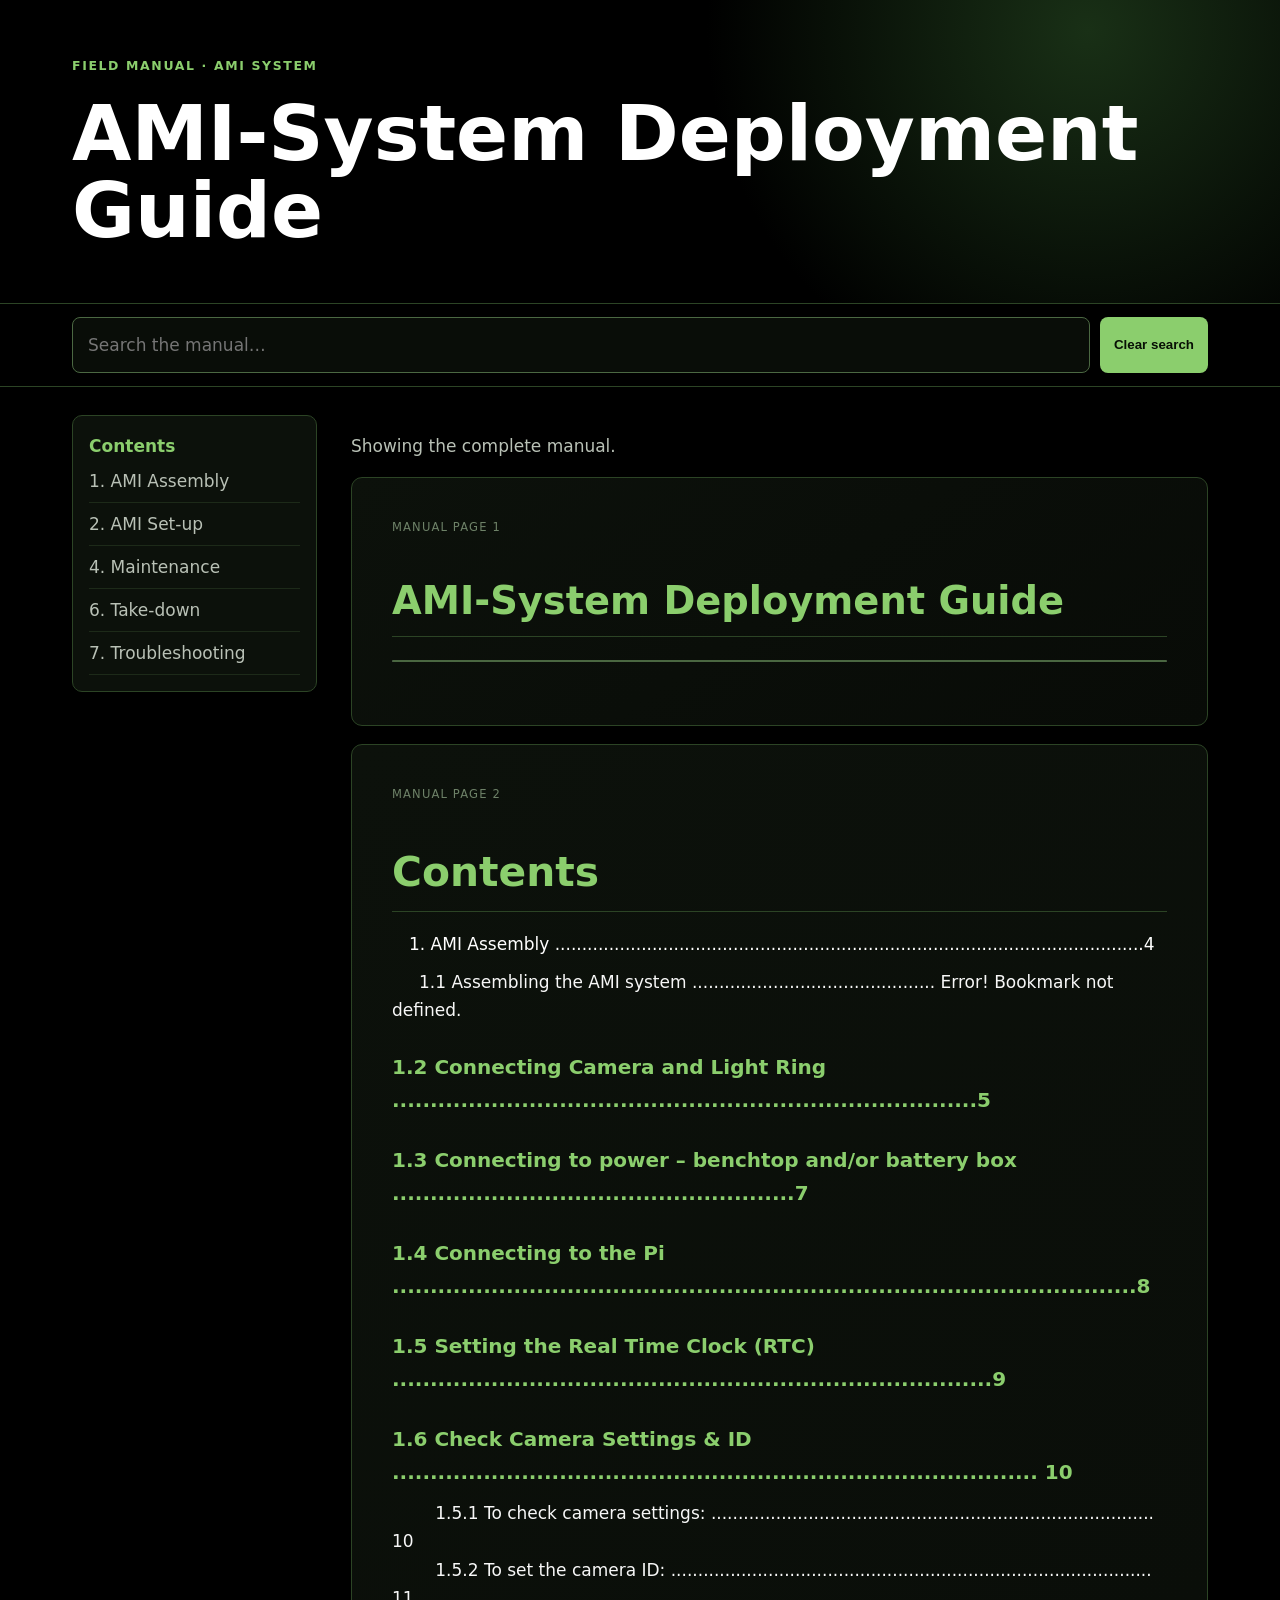
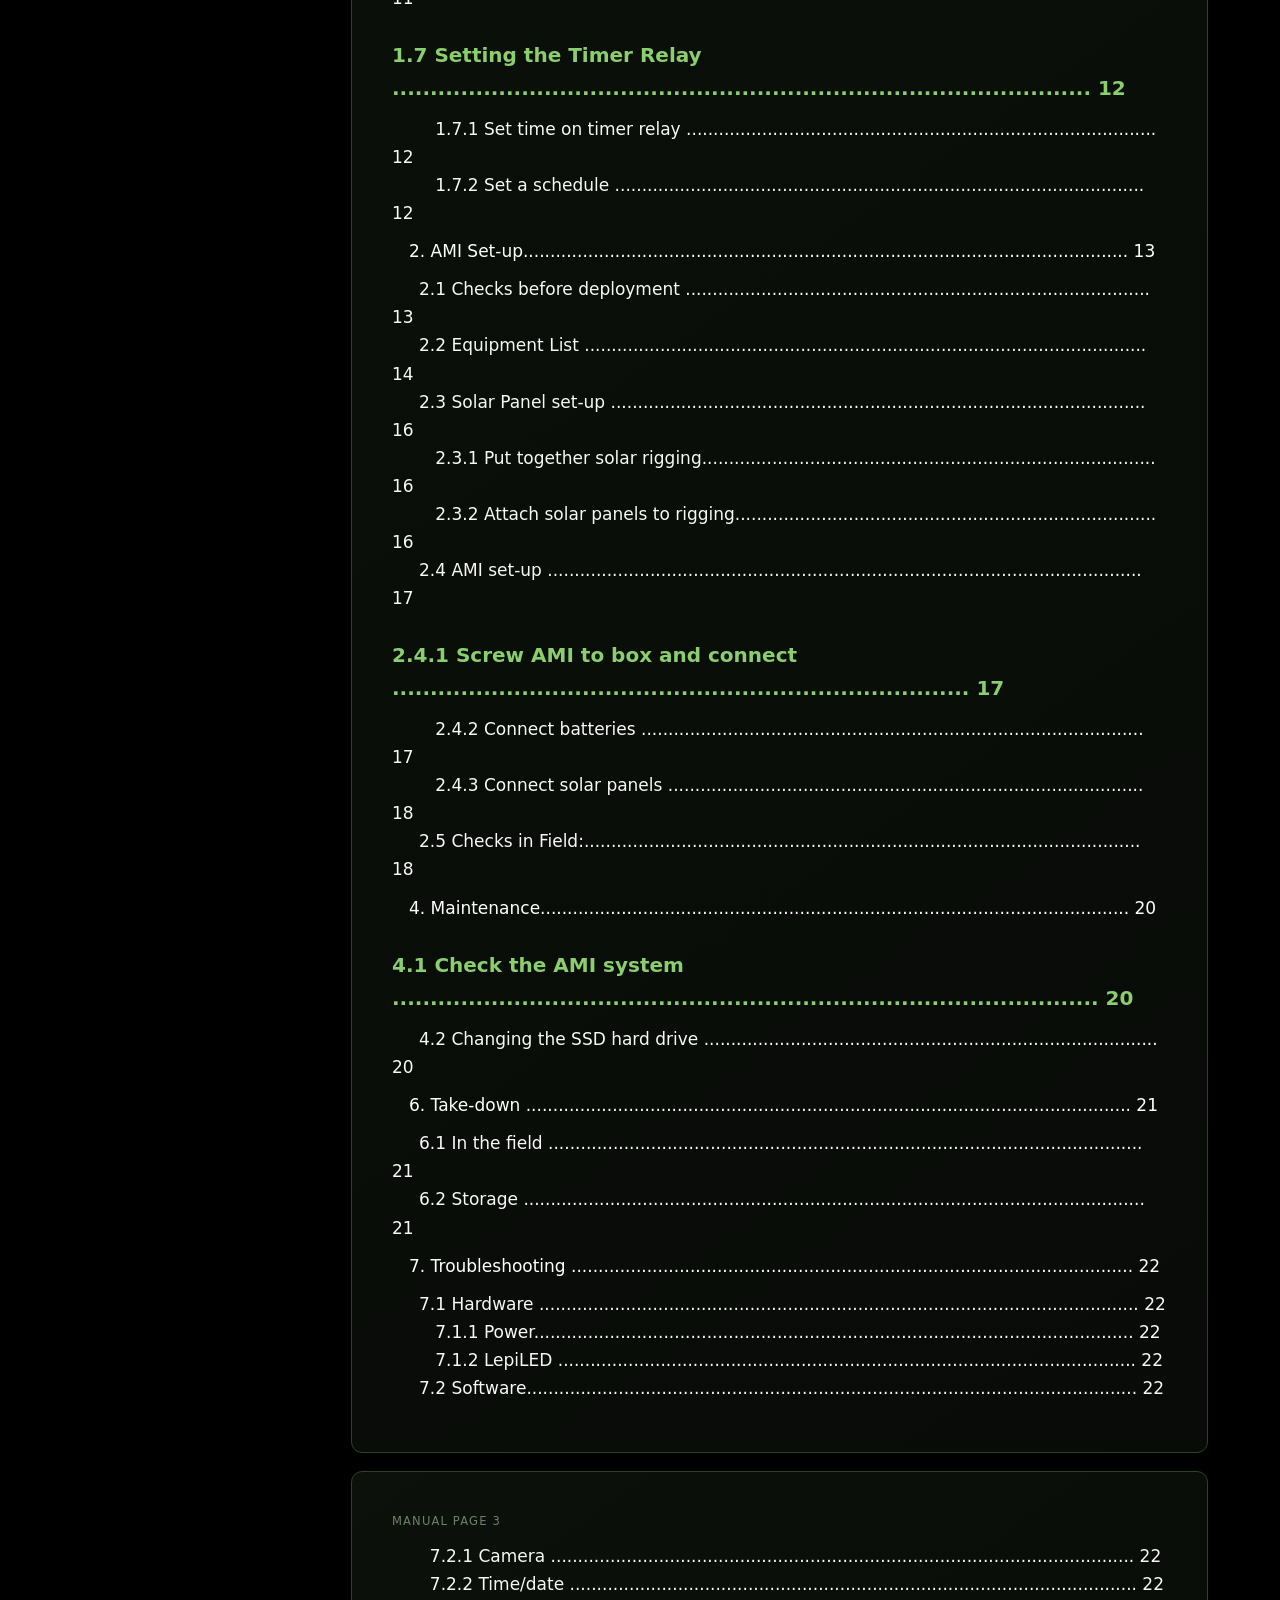
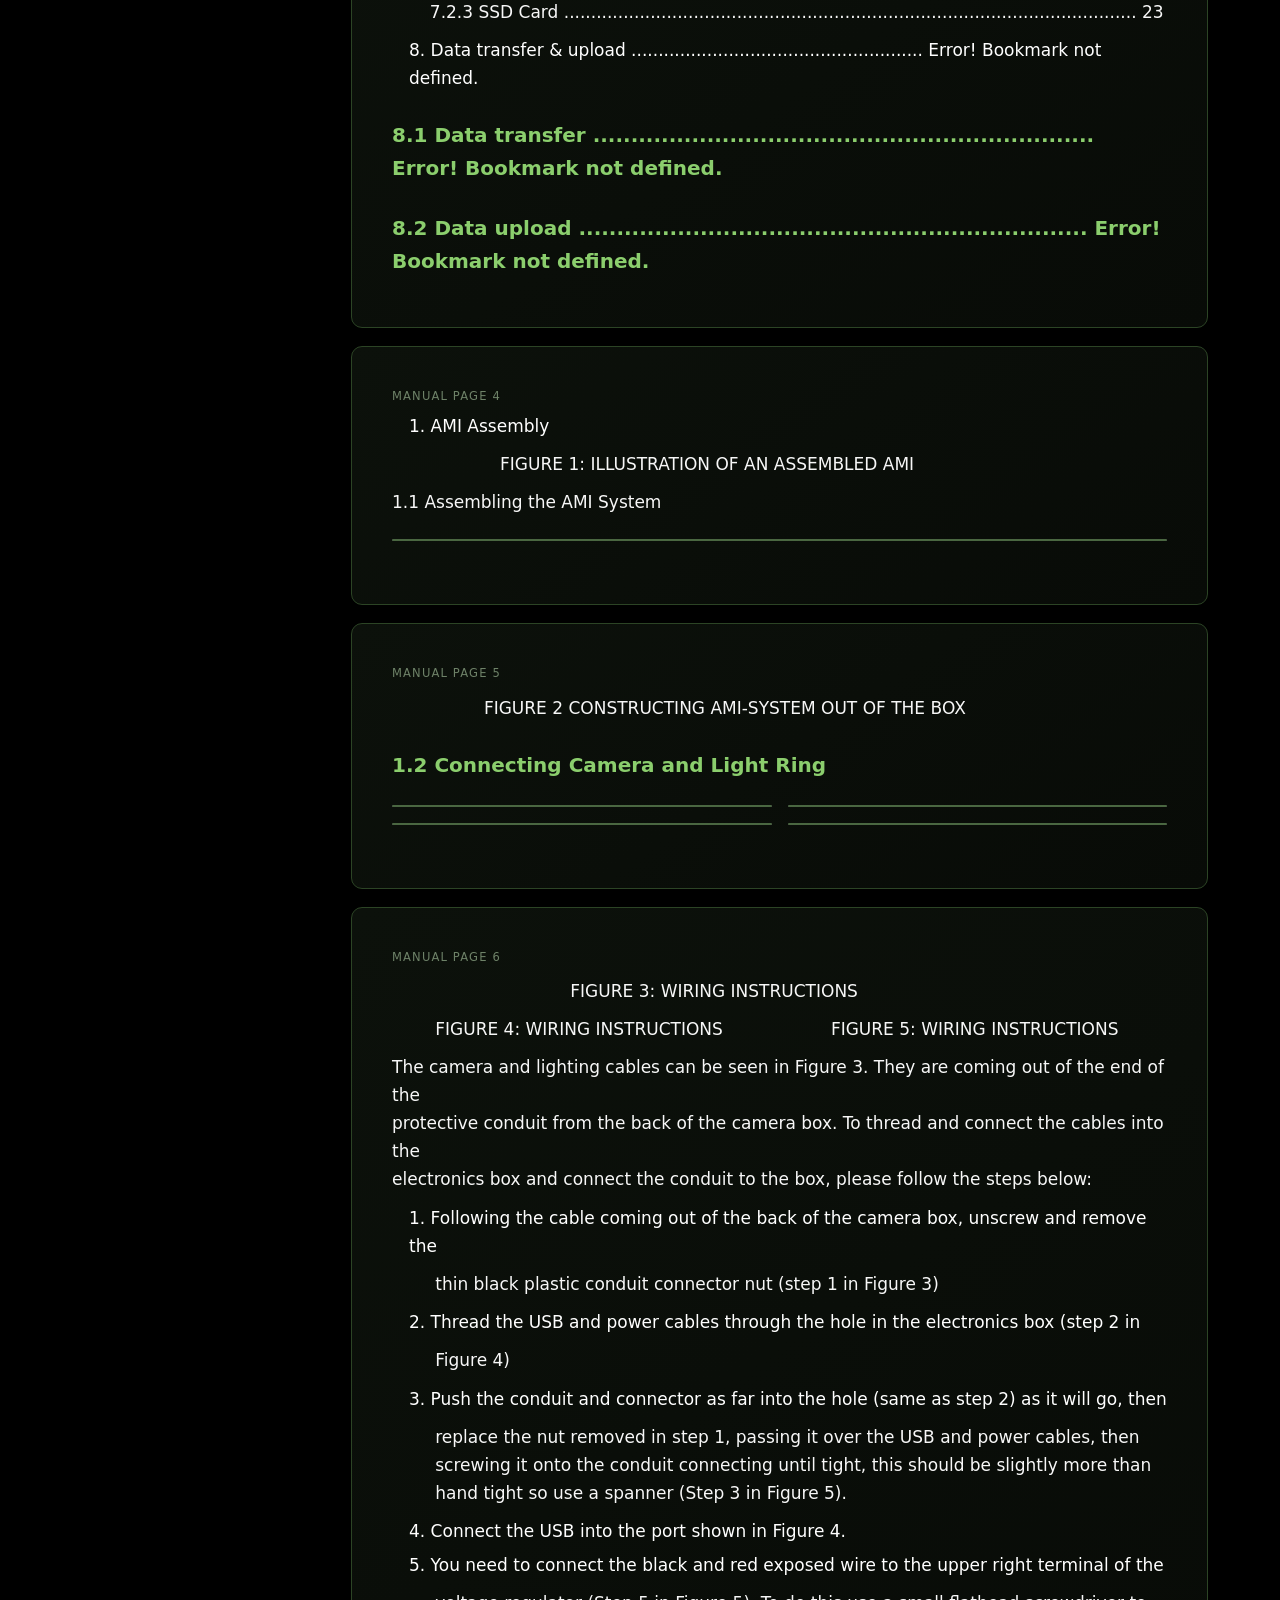
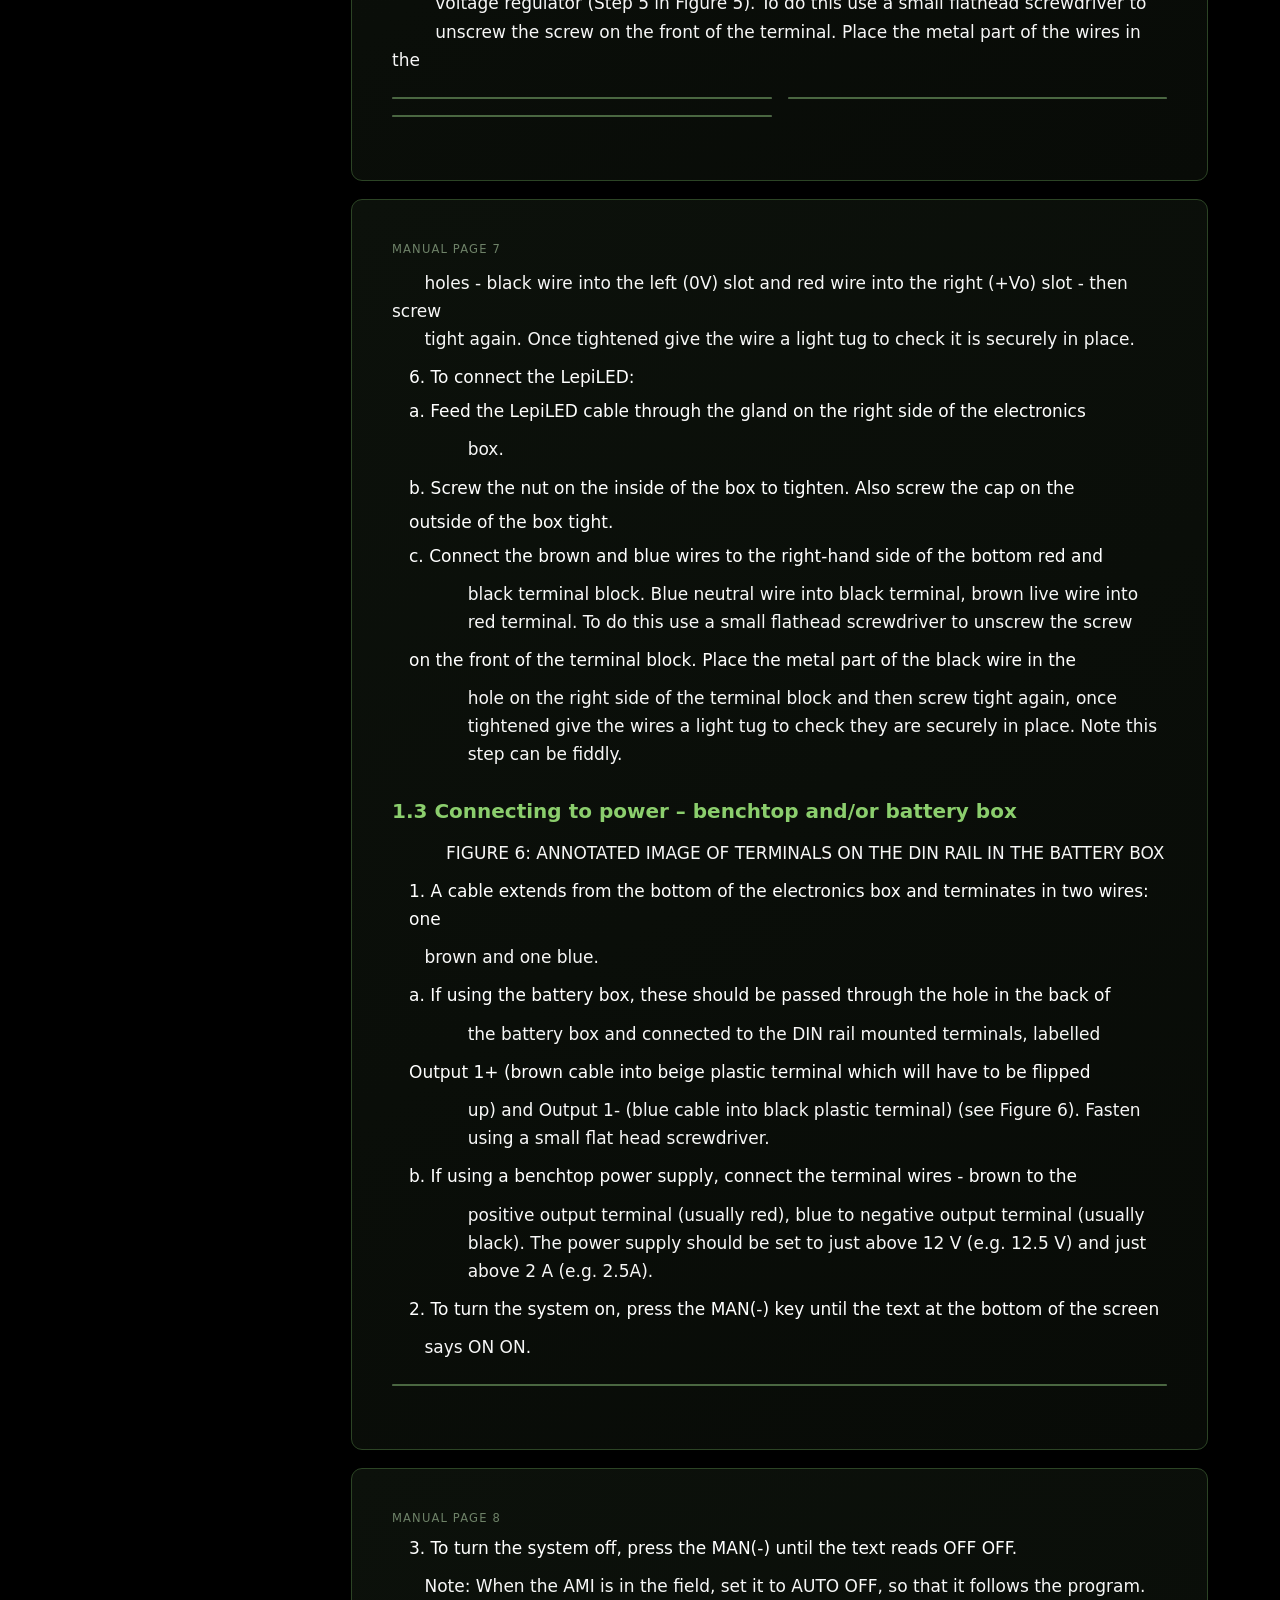
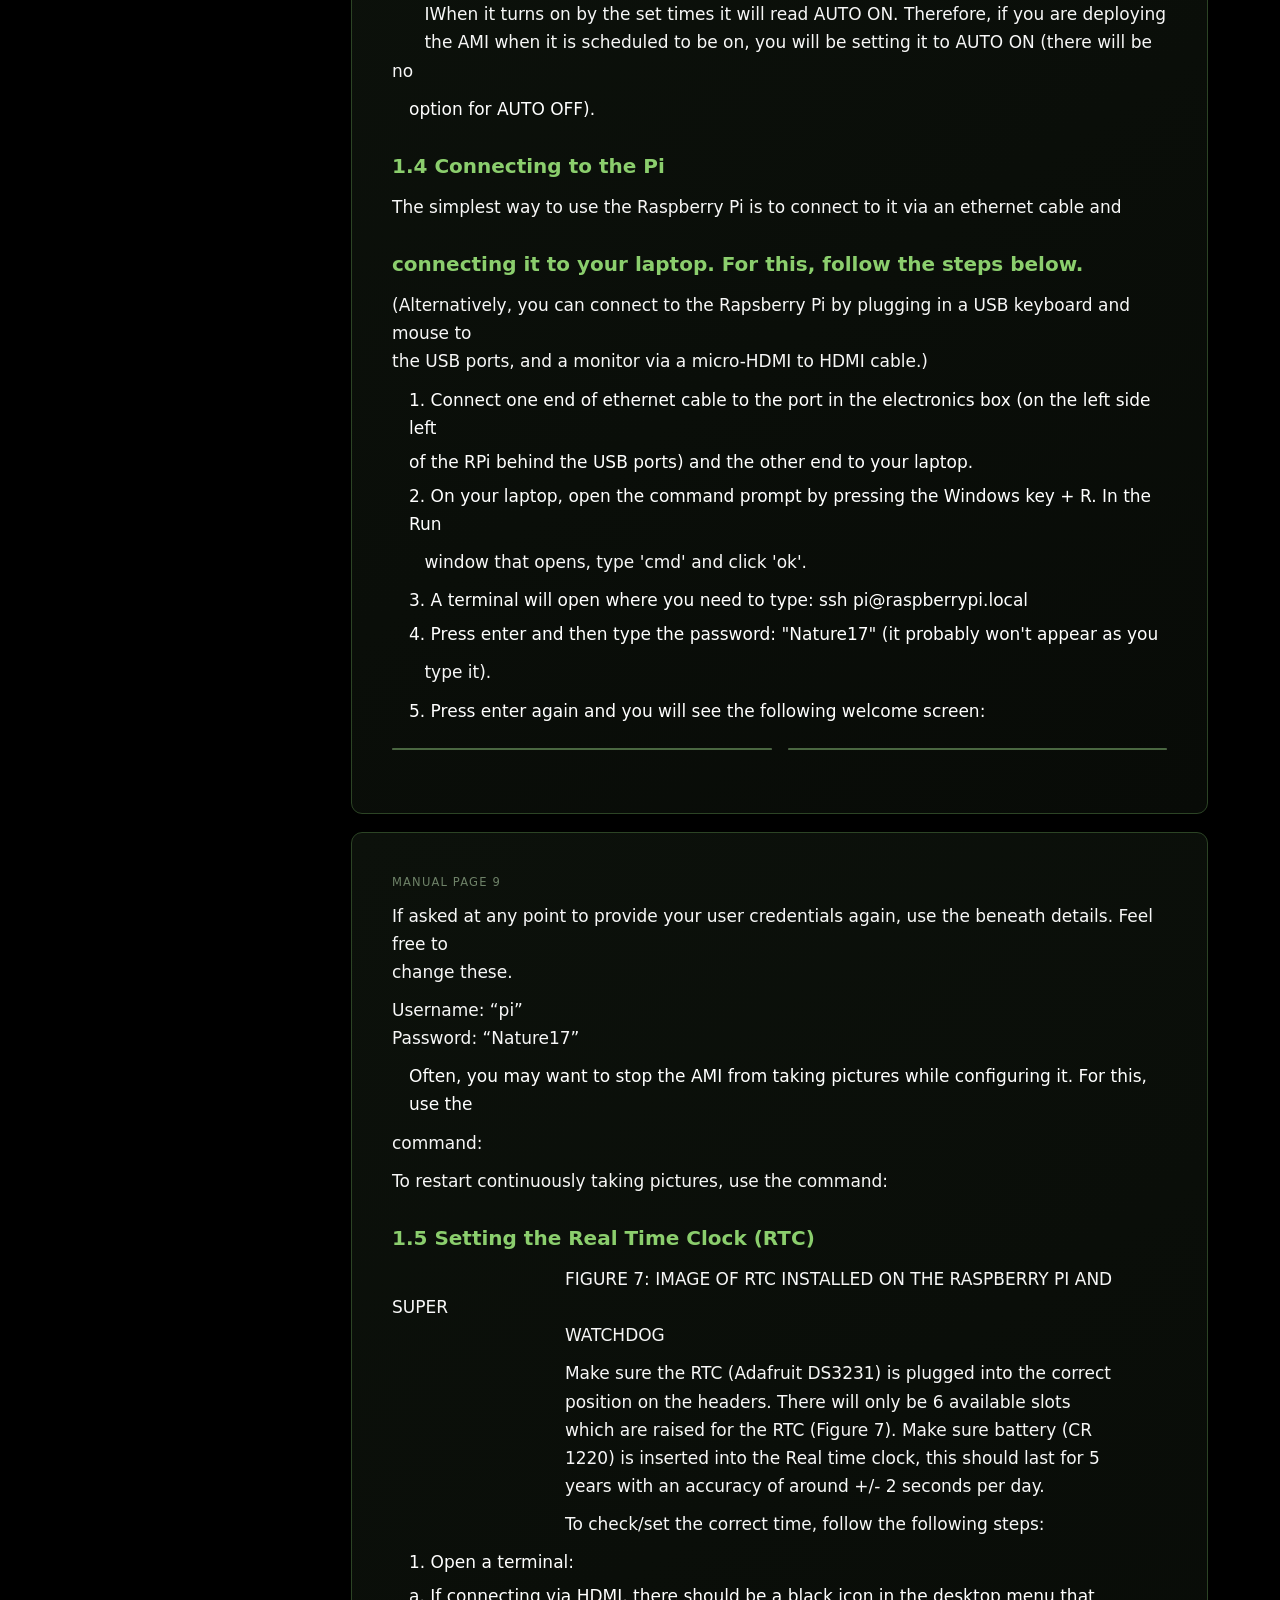
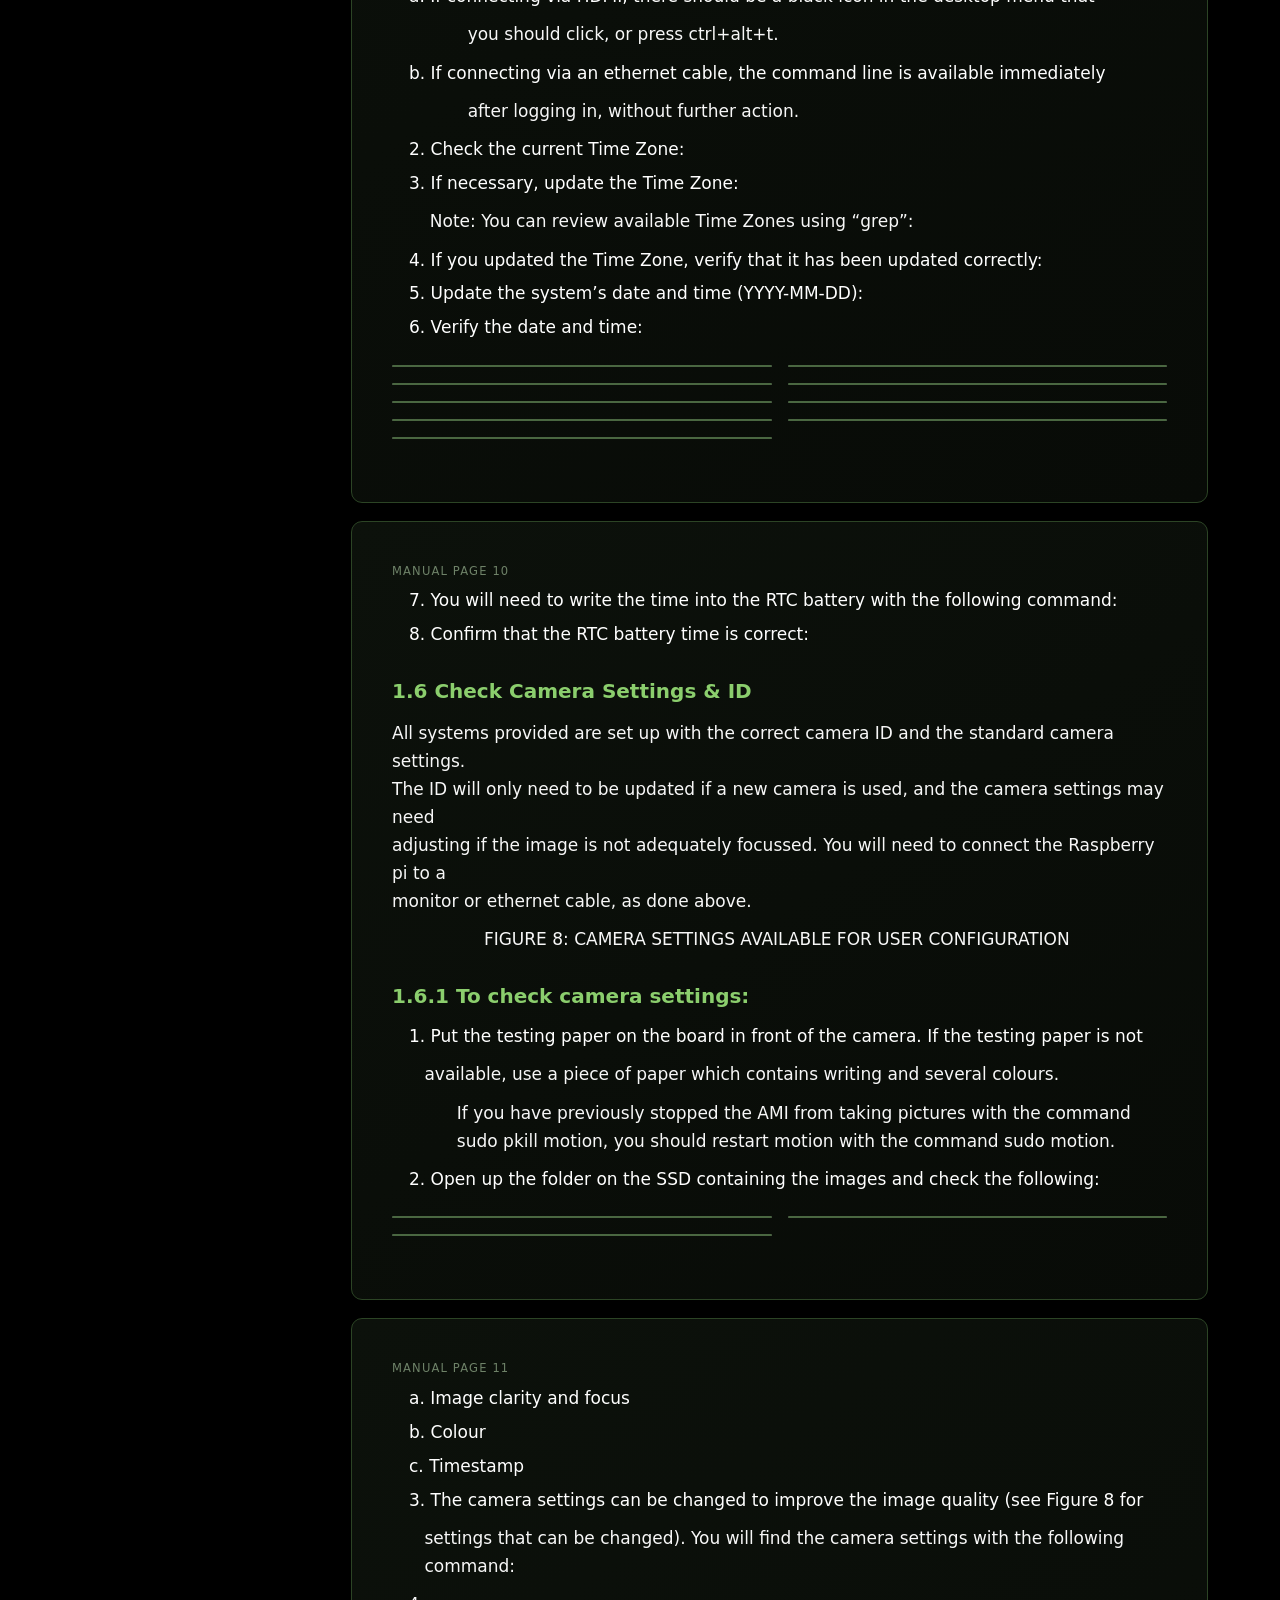
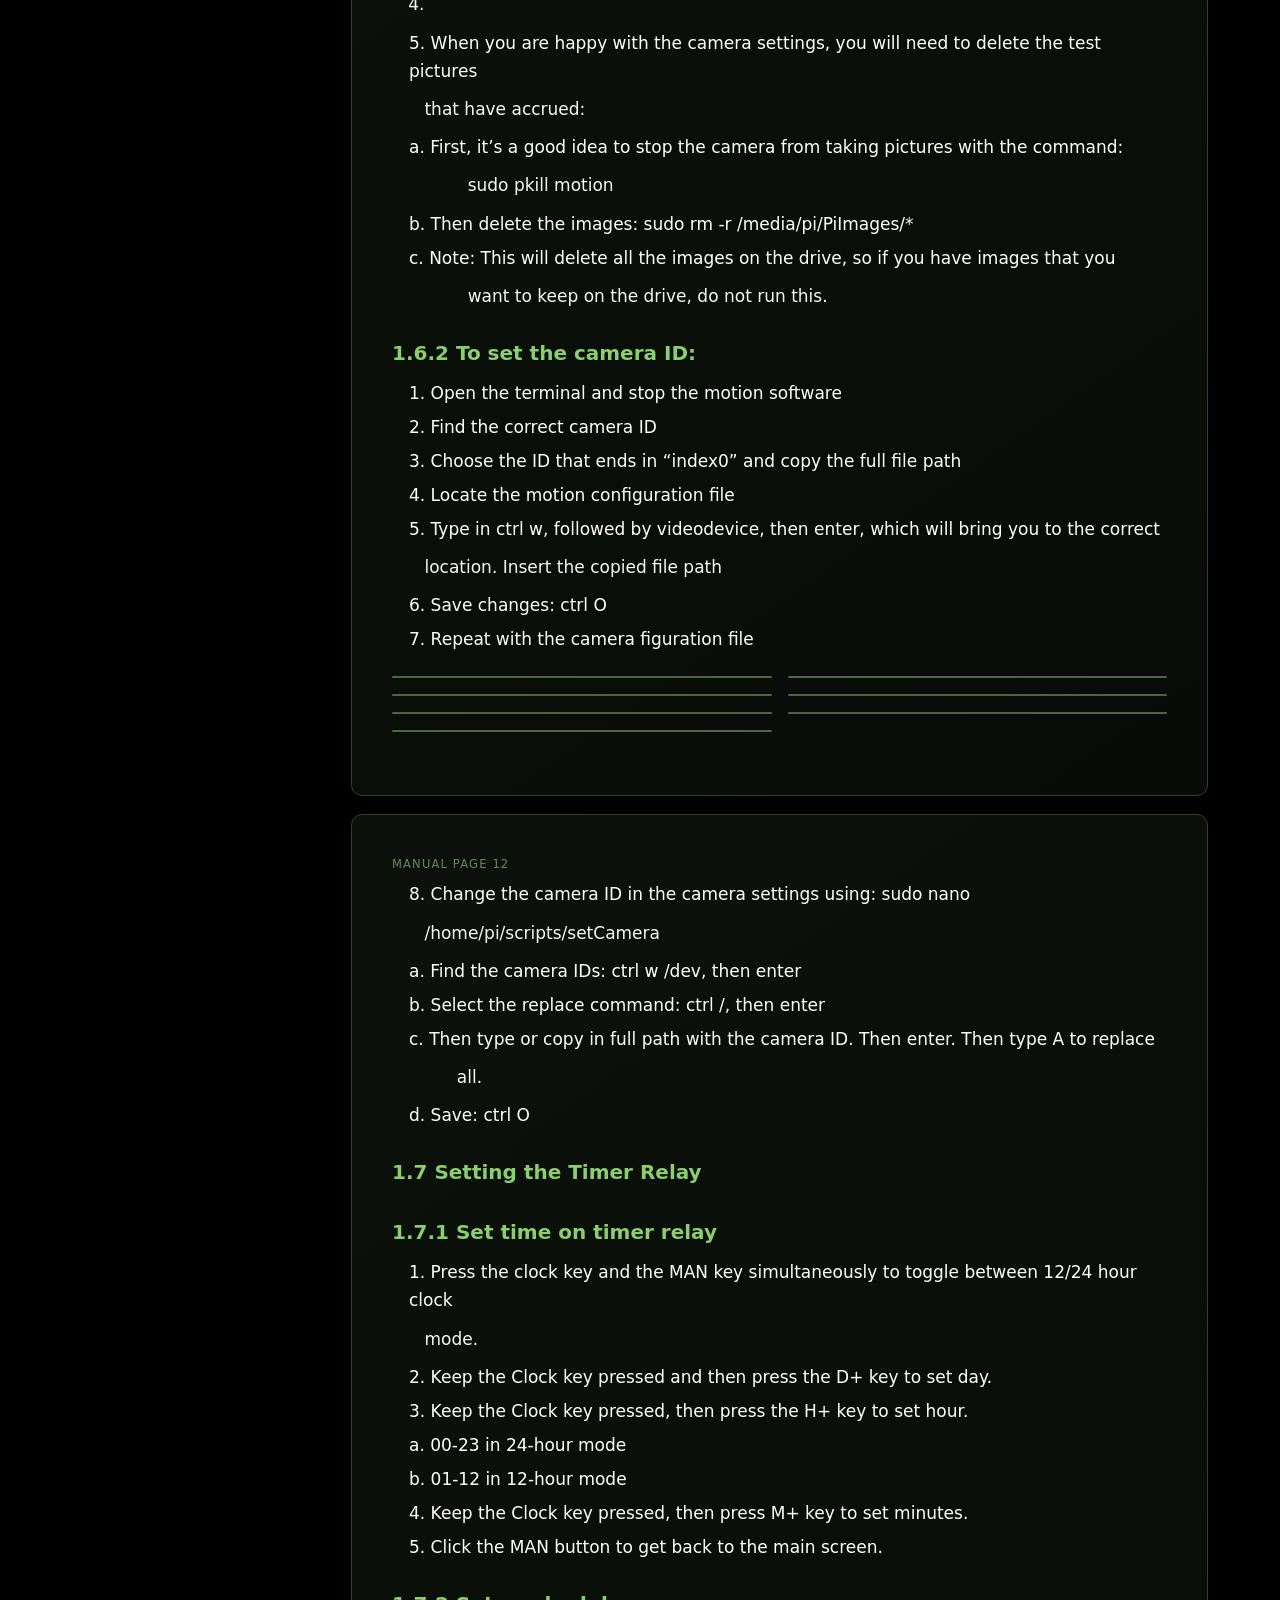
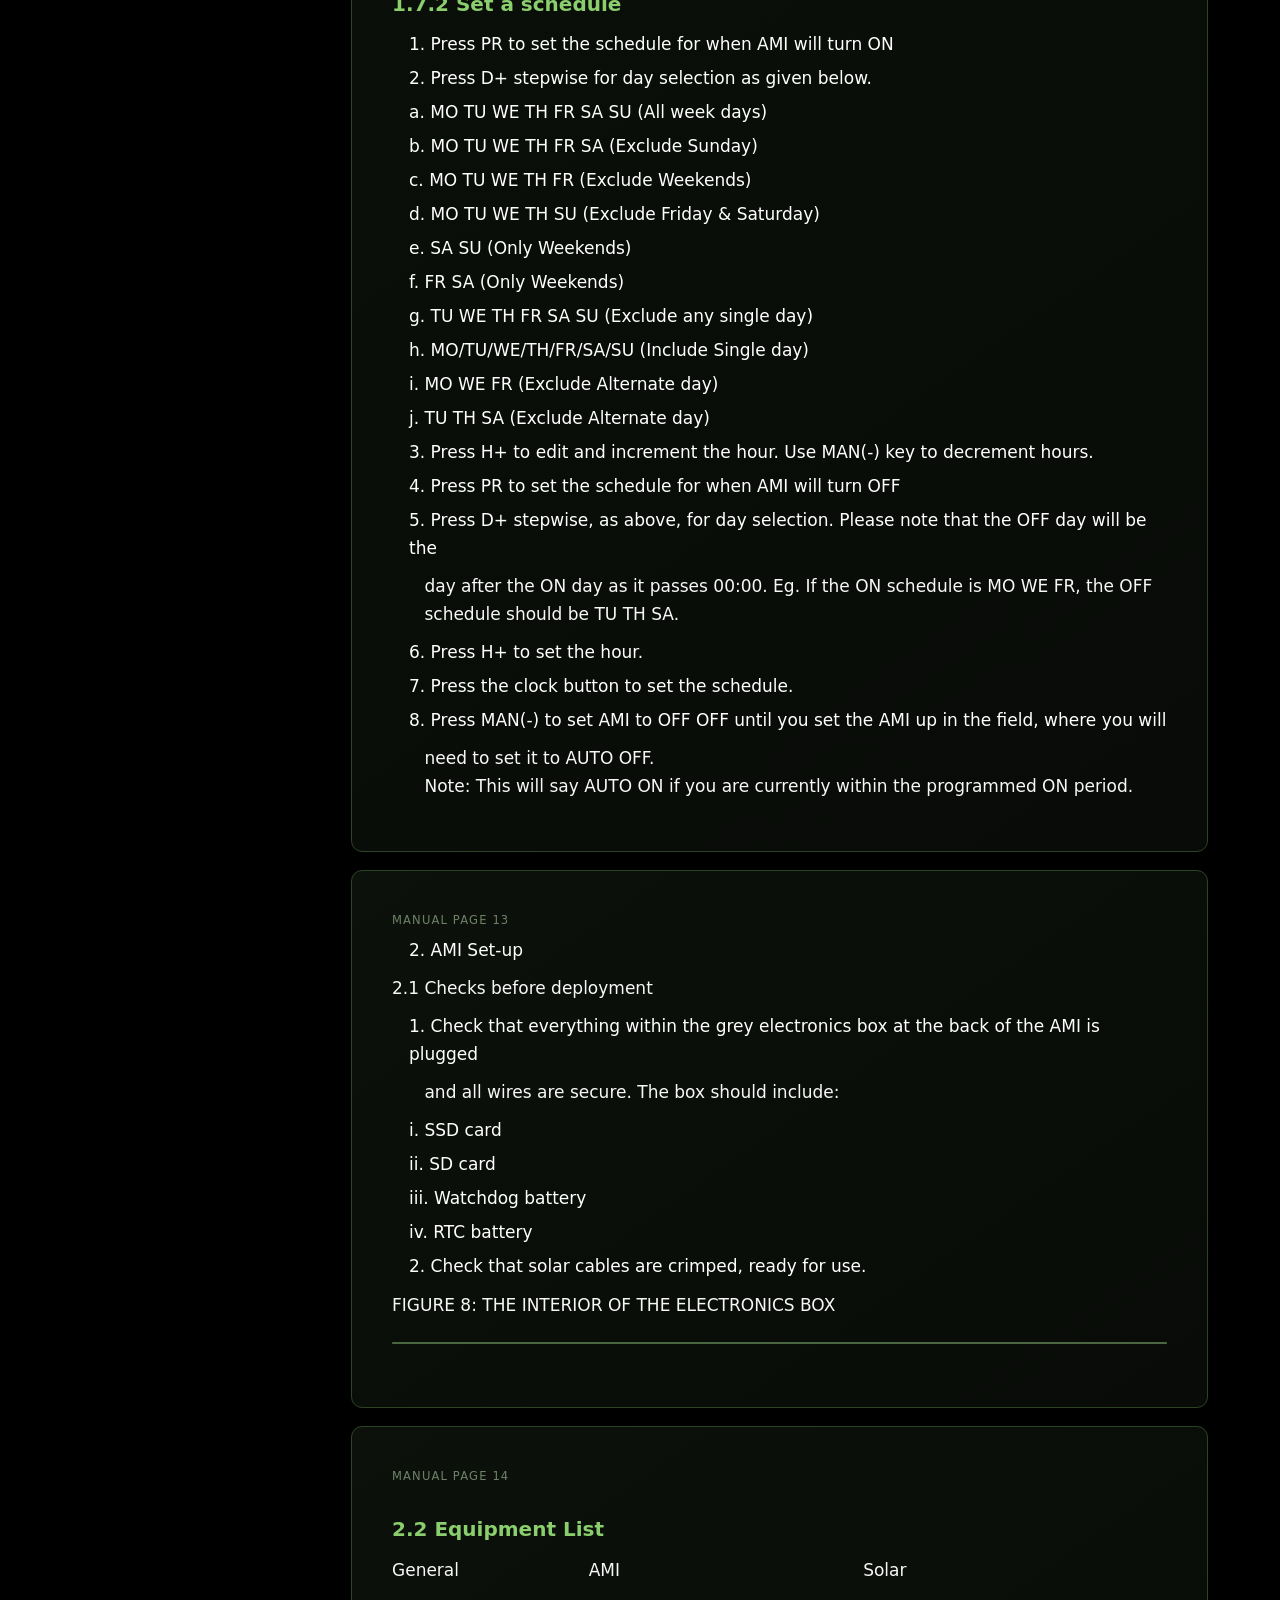
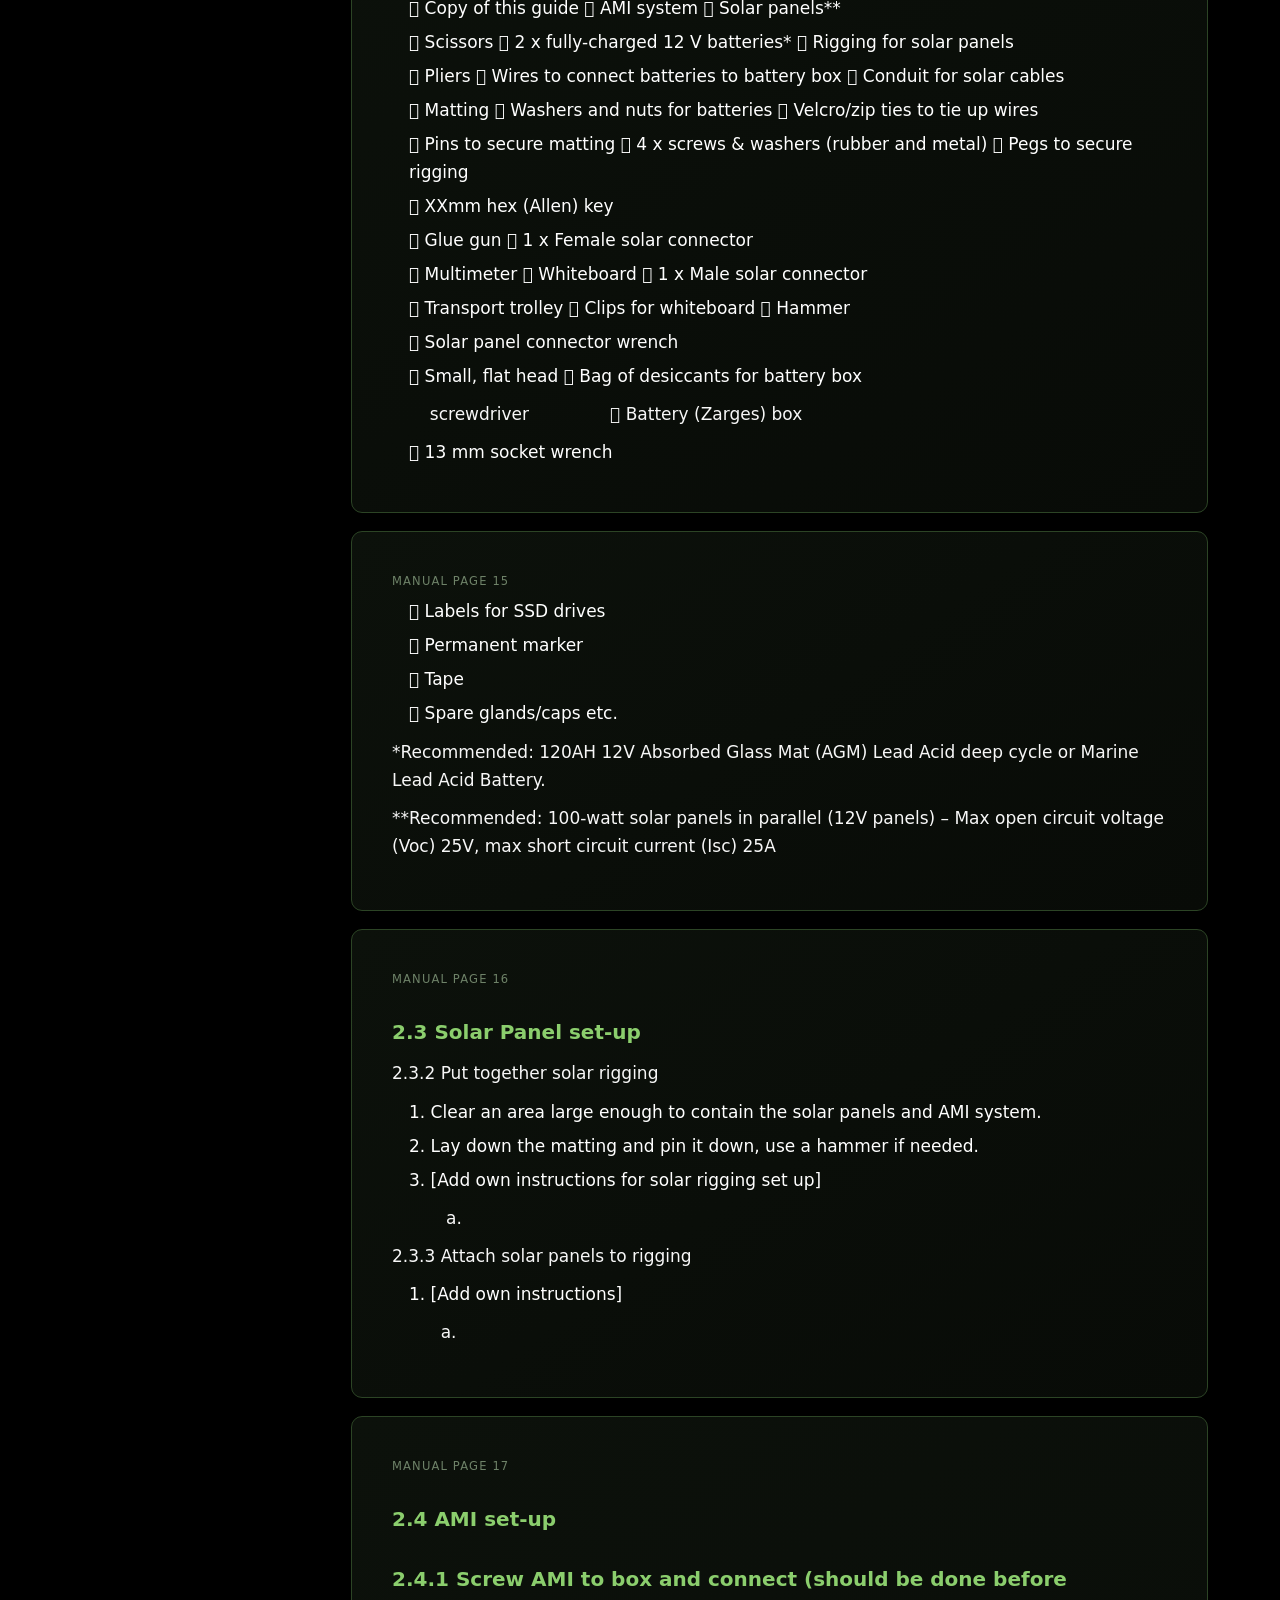
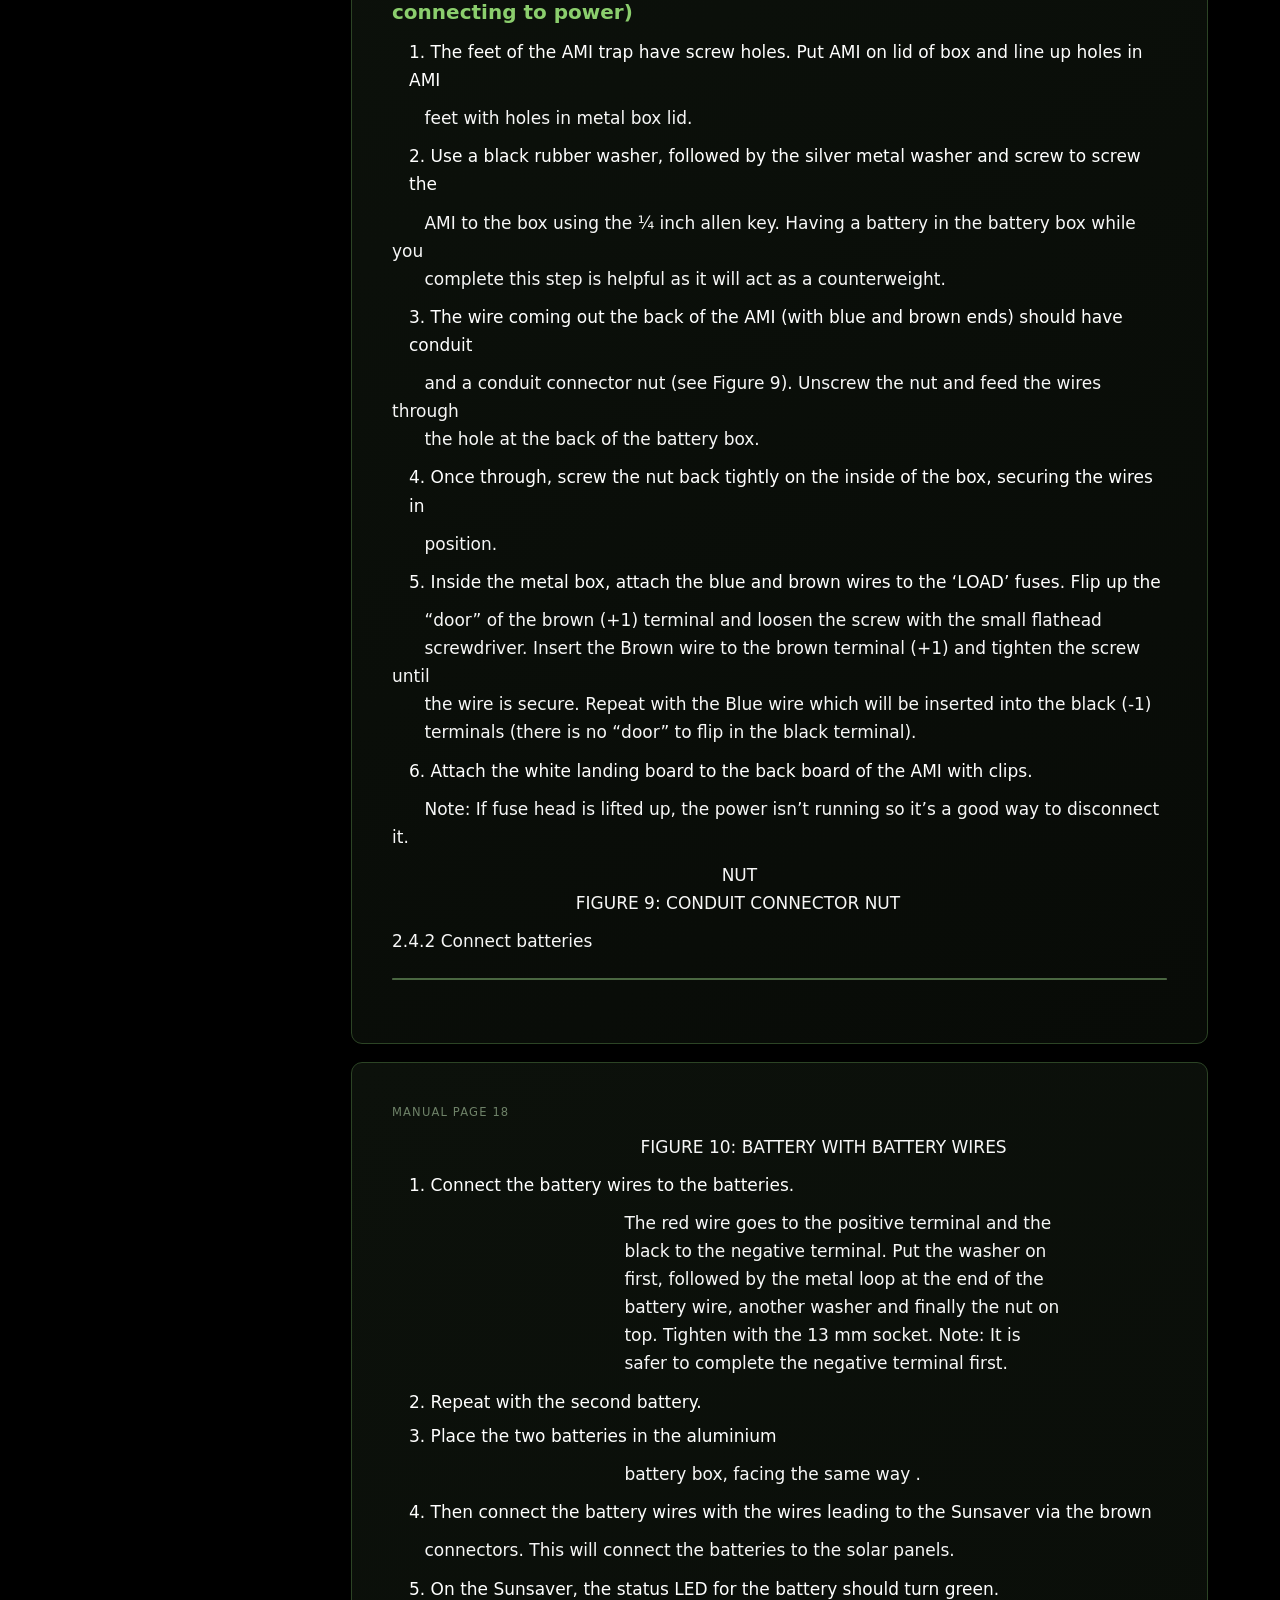
==== AMI-System-Deployment-Guide-website.html @ 849dc4a3 "Add initial HTML version" ====
<!doctype html><html lang="en-GB"><head><meta charset="utf-8"><meta name="viewport" content="width=device-width,initial-scale=1"><title>AMI-System Deployment Guide</title><style>
:root{--accent:#8bce6d;--bg:#000;--fg:#fff;--muted:#b9c1b6;--panel:#0c110b;--panel2:#121a10;--line:#2c4425;--warn:#ffd166}*{box-sizing:border-box}html{scroll-behavior:smooth}body{margin:0;background:var(--bg);color:var(--fg);font:17px/1.65 system-ui,-apple-system,"Segoe UI",Roboto,Arial,sans-serif}a{color:var(--accent)}.wrap{max-width:1180px;margin:auto;padding:0 22px}.hero{padding:56px 0 34px;border-bottom:1px solid var(--line);background:radial-gradient(circle at 85% 10%,#193016 0,transparent 34%)}.eyebrow{color:var(--accent);font-weight:800;letter-spacing:.13em;text-transform:uppercase;font-size:.78rem}.hero h1{font-size:clamp(2.5rem,6vw,5rem);line-height:1;margin:.25em 0}.hero p{max-width:780px;color:var(--muted);font-size:1.08rem}.toolbar{position:sticky;top:0;z-index:20;background:#000e;backdrop-filter:blur(10px);border-bottom:1px solid var(--line);padding:13px 0}.toolbar-grid{display:grid;grid-template-columns:1fr auto;gap:10px}.search{width:100%;padding:13px 15px;background:#090d08;color:#fff;border:1px solid #4b6842;border-radius:8px;font:inherit}.btn{padding:10px 14px;border-radius:8px;border:0;background:var(--accent);color:#081005;font-weight:800;cursor:pointer}.layout{display:grid;grid-template-columns:245px minmax(0,1fr);gap:34px;padding-top:28px}.toc{position:sticky;top:86px;align-self:start;border:1px solid var(--line);border-radius:10px;background:var(--panel);padding:16px}.toc strong{color:var(--accent)}.toc a{display:block;padding:7px 0;color:var(--muted);text-decoration:none;border-bottom:1px solid #1d2a19}.toc a:hover{color:#fff}.status{color:var(--muted)}.chapter{scroll-margin-top:88px;margin:0 0 18px;border:1px solid var(--line);border-radius:11px;background:linear-gradient(145deg,var(--panel),#080b07);padding:clamp(20px,4vw,40px)}.chapter h2{font-size:clamp(1.65rem,4vw,2.55rem);color:var(--accent);line-height:1.15;margin:1.1em 0 .45em;border-bottom:1px solid var(--line);padding-bottom:.35em}.chapter h3{font-size:1.25rem;color:var(--accent);margin:1.35em 0 .45em}.manual-title{font-size:2.4rem!important}.manual-text{white-space:pre-wrap;margin:.6em 0;color:#f7f7f7}.manual-list-item{position:relative;margin:.35em 0;padding-left:1em;color:#fff}.figure-grid{display:grid;grid-template-columns:repeat(auto-fit,minmax(min(280px,100%),1fr));gap:16px;margin:23px 0}.figure{margin:0;background:#fff;border:1px solid #4a6741;border-radius:8px;overflow:hidden;display:flex;align-items:center;justify-content:center}.figure img{display:block;max-width:100%;height:auto}.page-marker{color:#6e8268;font-size:.72rem;text-transform:uppercase;letter-spacing:.1em;margin-bottom:4px}.hidden{display:none!important}.note{background:#171d14;border-left:4px solid var(--accent);padding:12px 15px;color:var(--muted)}footer{border-top:1px solid var(--line);margin-top:50px;padding:30px 0;color:var(--muted)}@media(max-width:850px){.layout{grid-template-columns:1fr}.toc{position:relative;top:auto}.toolbar-grid{grid-template-columns:1fr}.chapter{padding:20px}}@media print{.hero,.toolbar,.toc,.status,footer{display:none}.layout{display:block}.chapter{border:0;break-inside:auto}}
</style></head><body><header class="hero"><div class="wrap"><div class="eyebrow">Field manual · AMI System</div><h1>AMI-System Deployment Guide</h1></div></header><div class="toolbar"><div class="wrap toolbar-grid"><input id="search" class="search" type="search" placeholder="Search the manual…" aria-label="Search the manual"><button id="clear" class="btn">Clear search</button></div></div><main class="wrap layout"><aside class="toc"><strong>Contents</strong><a href="#assembly">1. AMI Assembly</a><a href="#setup">2. AMI Set-up</a><a href="#maintenance">4. Maintenance</a><a href="#takedown">6. Take-down</a><a href="#troubleshooting">7. Troubleshooting</a></aside><div class="content"><p id="status" class="status">Showing the complete manual.</p><section class="chapter" id="page-1" data-page="1"><div class="page-marker">Manual page 1</div><h2 class="manual-title">AMI-System Deployment Guide</h2><div class="figure-grid"><figure class="figure"><img src="assets/page-01-image-000.png" alt="" loading="lazy"></figure></div></section><section class="chapter" id="page-2" data-page="2"><div class="page-marker">Manual page 2</div><h2>Contents</h2><div class="manual-list-item">1.      AMI Assembly .............................................................................................................4</div><p class="manual-text">     1.1 Assembling the AMI system ............................................. Error! Bookmark not defined.</p><h3>1.2 Connecting Camera and Light Ring .............................................................................5</h3><h3>1.3 Connecting to power – benchtop and/or battery box .....................................................7</h3><h3>1.4 Connecting to the Pi ..................................................................................................8</h3><h3>1.5 Setting the Real Time Clock (RTC) ...............................................................................9</h3><h3>1.6 Check Camera Settings &amp; ID ..................................................................................... 10</h3><p class="manual-text">        1.5.1 To check camera settings: .................................................................................. 10
        1.5.2 To set the camera ID: ......................................................................................... 11</p><h3>1.7 Setting the Timer Relay ............................................................................................ 12</h3><p class="manual-text">        1.7.1 Set time on timer relay ....................................................................................... 12
        1.7.2 Set a schedule .................................................................................................. 12</p><div class="manual-list-item">2.      AMI Set-up................................................................................................................ 13</div><p class="manual-text">     2.1 Checks before deployment ...................................................................................... 13
     2.2 Equipment List ........................................................................................................ 14
     2.3 Solar Panel set-up ................................................................................................... 16
        2.3.1 Put together solar rigging.................................................................................... 16
        2.3.2 Attach solar panels to rigging.............................................................................. 16
     2.4 AMI set-up .............................................................................................................. 17</p><h3>2.4.1 Screw AMI to box and connect ............................................................................ 17</h3><p class="manual-text">        2.4.2 Connect batteries ............................................................................................. 17
        2.4.3 Connect solar panels ........................................................................................ 18
     2.5 Checks in Field:....................................................................................................... 18</p><div class="manual-list-item">4.      Maintenance............................................................................................................. 20</div><h3>4.1 Check the AMI system ............................................................................................. 20</h3><p class="manual-text">     4.2 Changing the SSD hard drive .................................................................................... 20</p><div class="manual-list-item">6.      Take-down ................................................................................................................ 21</div><p class="manual-text">     6.1 In the field .............................................................................................................. 21
     6.2 Storage ................................................................................................................... 21</p><div class="manual-list-item">7.      Troubleshooting ........................................................................................................ 22</div><p class="manual-text">     7.1 Hardware ............................................................................................................... 22
        7.1.1 Power............................................................................................................... 22
        7.1.2 LepiLED ........................................................................................................... 22
     7.2 Software................................................................................................................. 22</p></section><section class="chapter" id="page-3" data-page="3"><div class="page-marker">Manual page 3</div><p class="manual-text">       7.2.1 Camera ............................................................................................................ 22
       7.2.2 Time/date ......................................................................................................... 22
       7.2.3 SSD Card .......................................................................................................... 23</p><div class="manual-list-item">8.     Data transfer &amp; upload ...................................................... Error! Bookmark not defined.</div><h3>8.1 Data transfer .................................................................. Error! Bookmark not defined.</h3><h3>8.2 Data upload ................................................................... Error! Bookmark not defined.</h3></section><section class="chapter" id="assembly" data-page="4"><div class="page-marker">Manual page 4</div><div class="manual-list-item">1. AMI Assembly</div><p class="manual-text">                    FIGURE 1: ILLUSTRATION OF AN ASSEMBLED AMI</p><p class="manual-text">1.1 Assembling the AMI System</p><div class="figure-grid"><figure class="figure"><img src="assets/page-04-image-001.png" alt="" loading="lazy"></figure></div></section><section class="chapter" id="page-5" data-page="5"><div class="page-marker">Manual page 5</div><p class="manual-text">                 FIGURE 2 CONSTRUCTING AMI-SYSTEM OUT OF THE BOX</p><h3>1.2 Connecting Camera and Light Ring</h3><div class="figure-grid"><figure class="figure"><img src="assets/page-05-image-002.png" alt="" loading="lazy"></figure><figure class="figure"><img src="assets/page-05-image-004.png" alt="" loading="lazy"></figure><figure class="figure"><img src="assets/page-05-image-006.png" alt="" loading="lazy"></figure><figure class="figure"><img src="assets/page-05-image-008.png" alt="" loading="lazy"></figure></div></section><section class="chapter" id="page-6" data-page="6"><div class="page-marker">Manual page 6</div><p class="manual-text">                                 FIGURE 3: WIRING INSTRUCTIONS</p><p class="manual-text">        FIGURE 4: WIRING INSTRUCTIONS                    FIGURE 5: WIRING INSTRUCTIONS</p><p class="manual-text">The camera and lighting cables can be seen in Figure 3. They are coming out of the end of the
protective conduit from the back of the camera box. To thread and connect the cables into the
electronics box and connect the conduit to the box, please follow the steps below:</p><div class="manual-list-item">1. Following the cable coming out of the back of the camera box, unscrew and remove the</div><p class="manual-text">        thin black plastic conduit connector nut (step 1 in Figure 3)</p><div class="manual-list-item">2. Thread the USB and power cables through the hole in the electronics box (step 2 in</div><p class="manual-text">        Figure 4)</p><div class="manual-list-item">3. Push the conduit and connector as far into the hole (same as step 2) as it will go, then</div><p class="manual-text">        replace the nut removed in step 1, passing it over the USB and power cables, then
        screwing it onto the conduit connecting until tight, this should be slightly more than
        hand tight so use a spanner (Step 3 in Figure 5).</p><div class="manual-list-item">4. Connect the USB into the port shown in Figure 4.</div><div class="manual-list-item">5. You need to connect the black and red exposed wire to the upper right terminal of the</div><p class="manual-text">        voltage regulator (Step 5 in Figure 5). To do this use a small flathead screwdriver to
        unscrew the screw on the front of the terminal. Place the metal part of the wires in the</p><div class="figure-grid"><figure class="figure"><img src="assets/page-06-image-010.png" alt="" loading="lazy"></figure><figure class="figure"><img src="assets/page-06-image-011.png" alt="" loading="lazy"></figure><figure class="figure"><img src="assets/page-06-image-013.png" alt="" loading="lazy"></figure></div></section><section class="chapter" id="page-7" data-page="7"><div class="page-marker">Manual page 7</div><p class="manual-text">      holes - black wire into the left (0V) slot and red wire into the right (+Vo) slot - then screw
      tight again. Once tightened give the wire a light tug to check it is securely in place.</p><div class="manual-list-item">6. To connect the LepiLED:</div><div class="manual-list-item">a. Feed the LepiLED cable through the gland on the right side of the electronics</div><p class="manual-text">              box.</p><div class="manual-list-item">b. Screw the nut on the inside of the box to tighten. Also screw the cap on the</div><div class="manual-list-item">outside of the box tight.</div><div class="manual-list-item">c. Connect the brown and blue wires to the right-hand side of the bottom red and</div><p class="manual-text">              black terminal block. Blue neutral wire into black terminal, brown live wire into
              red terminal. To do this use a small flathead screwdriver to unscrew the screw</p><div class="manual-list-item">on the front of the terminal block. Place the metal part of the black wire in the</div><p class="manual-text">              hole on the right side of the terminal block and then screw tight again, once
              tightened give the wires a light tug to check they are securely in place. Note this
              step can be fiddly.</p><h3>1.3 Connecting to power – benchtop and/or battery box</h3><p class="manual-text">          FIGURE 6: ANNOTATED IMAGE OF TERMINALS ON THE DIN RAIL IN THE BATTERY BOX</p><div class="manual-list-item">1. A cable extends from the bottom of the electronics box and terminates in two wires: one</div><p class="manual-text">      brown and one blue.</p><div class="manual-list-item">a. If using the battery box, these should be passed through the hole in the back of</div><p class="manual-text">              the battery box and connected to the DIN rail mounted terminals, labelled</p><div class="manual-list-item">Output 1+ (brown cable into beige plastic terminal which will have to be flipped</div><p class="manual-text">              up) and Output 1- (blue cable into black plastic terminal) (see Figure 6). Fasten
              using a small flat head screwdriver.</p><div class="manual-list-item">b. If using a benchtop power supply, connect the terminal wires - brown to the</div><p class="manual-text">              positive output terminal (usually red), blue to negative output terminal (usually
              black). The power supply should be set to just above 12 V (e.g. 12.5 V) and just
              above 2 A (e.g. 2.5A).</p><div class="manual-list-item">2. To turn the system on, press the MAN(-) key until the text at the bottom of the screen</div><p class="manual-text">      says ON ON.</p><div class="figure-grid"><figure class="figure"><img src="assets/page-07-image-015.png" alt="" loading="lazy"></figure></div></section><section class="chapter" id="page-8" data-page="8"><div class="page-marker">Manual page 8</div><div class="manual-list-item">3. To turn the system off, press the MAN(-) until the text reads OFF OFF.</div><p class="manual-text">      Note: When the AMI is in the field, set it to AUTO OFF, so that it follows the program.
      IWhen it turns on by the set times it will read AUTO ON. Therefore, if you are deploying
      the AMI when it is scheduled to be on, you will be setting it to AUTO ON (there will be no</p><div class="manual-list-item">option for AUTO OFF).</div><h3>1.4 Connecting to the Pi</h3><p class="manual-text">The simplest way to use the Raspberry Pi is to connect to it via an ethernet cable and</p><h3>connecting it to your laptop. For this, follow the steps below.</h3><p class="manual-text">(Alternatively, you can connect to the Rapsberry Pi by plugging in a USB keyboard and mouse to
the USB ports, and a monitor via a micro-HDMI to HDMI cable.)</p><div class="manual-list-item">1. Connect one end of ethernet cable to the port in the electronics box (on the left side left</div><div class="manual-list-item">of the RPi behind the USB ports) and the other end to your laptop.</div><div class="manual-list-item">2. On your laptop, open the command prompt by pressing the Windows key + R. In the Run</div><p class="manual-text">      window that opens, type &#x27;cmd&#x27; and click &#x27;ok&#x27;.</p><div class="manual-list-item">3. A terminal will open where you need to type: ssh pi@raspberrypi.local</div><div class="manual-list-item">4. Press enter and then type the password: &quot;Nature17&quot; (it probably won&#x27;t appear as you</div><p class="manual-text">      type it).</p><div class="manual-list-item">5. Press enter again and you will see the following welcome screen:</div><div class="figure-grid"><figure class="figure"><img src="assets/page-08-image-017.png" alt="" loading="lazy"></figure><figure class="figure"><img src="assets/page-08-image-018.png" alt="" loading="lazy"></figure></div></section><section class="chapter" id="page-9" data-page="9"><div class="page-marker">Manual page 9</div><p class="manual-text">If asked at any point to provide your user credentials again, use the beneath details. Feel free to
change these.</p><p class="manual-text">Username: “pi”
Password: “Nature17”</p><div class="manual-list-item">Often, you may want to stop the AMI from taking pictures while configuring it. For this, use the</div><p class="manual-text">command:</p><p class="manual-text">To restart continuously taking pictures, use the command:</p><h3>1.5 Setting the Real Time Clock (RTC)</h3><p class="manual-text">                                FIGURE 7: IMAGE OF RTC INSTALLED ON THE RASPBERRY PI AND SUPER
                                WATCHDOG</p><p class="manual-text">                                Make sure the RTC (Adafruit DS3231) is plugged into the correct
                                position on the headers. There will only be 6 available slots
                                which are raised for the RTC (Figure 7). Make sure battery (CR
                                1220) is inserted into the Real time clock, this should last for 5
                                years with an accuracy of around +/- 2 seconds per day.</p><p class="manual-text">                                To check/set the correct time, follow the following steps:</p><div class="manual-list-item">1. Open a terminal:</div><div class="manual-list-item">a. If connecting via HDMI, there should be a black icon in the desktop menu that</div><p class="manual-text">              you should click, or press ctrl+alt+t.</p><div class="manual-list-item">b. If connecting via an ethernet cable, the command line is available immediately</div><p class="manual-text">              after logging in, without further action.</p><div class="manual-list-item">2. Check the current Time Zone:</div><div class="manual-list-item">3. If necessary, update the Time Zone:</div><p class="manual-text">       Note: You can review available Time Zones using “grep”:</p><div class="manual-list-item">4. If you updated the Time Zone, verify that it has been updated correctly:</div><div class="manual-list-item">5. Update the system’s date and time (YYYY-MM-DD):</div><div class="manual-list-item">6. Verify the date and time:</div><div class="figure-grid"><figure class="figure"><img src="assets/page-09-image-019.png" alt="" loading="lazy"></figure><figure class="figure"><img src="assets/page-09-image-021.png" alt="" loading="lazy"></figure><figure class="figure"><img src="assets/page-09-image-023.png" alt="" loading="lazy"></figure><figure class="figure"><img src="assets/page-09-image-025.png" alt="" loading="lazy"></figure><figure class="figure"><img src="assets/page-09-image-027.png" alt="" loading="lazy"></figure><figure class="figure"><img src="assets/page-09-image-029.png" alt="" loading="lazy"></figure><figure class="figure"><img src="assets/page-09-image-031.png" alt="" loading="lazy"></figure><figure class="figure"><img src="assets/page-09-image-033.png" alt="" loading="lazy"></figure><figure class="figure"><img src="assets/page-09-image-035.png" alt="" loading="lazy"></figure></div></section><section class="chapter" id="page-10" data-page="10"><div class="page-marker">Manual page 10</div><div class="manual-list-item">7. You will need to write the time into the RTC battery with the following command:</div><div class="manual-list-item">8. Confirm that the RTC battery time is correct:</div><h3>1.6 Check Camera Settings &amp; ID</h3><p class="manual-text">All systems provided are set up with the correct camera ID and the standard camera settings.
The ID will only need to be updated if a new camera is used, and the camera settings may need
adjusting if the image is not adequately focussed. You will need to connect the Raspberry pi to a
monitor or ethernet cable, as done above.</p><p class="manual-text">                 FIGURE 8: CAMERA SETTINGS AVAILABLE FOR USER CONFIGURATION</p><h3>1.6.1 To check camera settings:</h3><div class="manual-list-item">1. Put the testing paper on the board in front of the camera. If the testing paper is not</div><p class="manual-text">      available, use a piece of paper which contains writing and several colours.</p><p class="manual-text">            If you have previously stopped the AMI from taking pictures with the command
            sudo pkill motion, you should restart motion with the command sudo motion.</p><div class="manual-list-item">2. Open up the folder on the SSD containing the images and check the following:</div><div class="figure-grid"><figure class="figure"><img src="assets/page-10-image-036.png" alt="" loading="lazy"></figure><figure class="figure"><img src="assets/page-10-image-038.png" alt="" loading="lazy"></figure><figure class="figure"><img src="assets/page-10-image-040.png" alt="" loading="lazy"></figure></div></section><section class="chapter" id="page-11" data-page="11"><div class="page-marker">Manual page 11</div><div class="manual-list-item">a. Image clarity and focus</div><div class="manual-list-item">b. Colour</div><div class="manual-list-item">c. Timestamp</div><div class="manual-list-item">3. The camera settings can be changed to improve the image quality (see Figure 8 for</div><p class="manual-text">      settings that can be changed). You will find the camera settings with the following
      command:</p><p class="manual-text">   4.</p><div class="manual-list-item">5. When you are happy with the camera settings, you will need to delete the test pictures</div><p class="manual-text">      that have accrued:</p><div class="manual-list-item">a. First, it’s a good idea to stop the camera from taking pictures with the command:</div><p class="manual-text">              sudo pkill motion</p><div class="manual-list-item">b. Then delete the images: sudo rm -r /media/pi/PiImages/*</div><div class="manual-list-item">c. Note: This will delete all the images on the drive, so if you have images that you</div><p class="manual-text">              want to keep on the drive, do not run this.</p><h3>1.6.2 To set the camera ID:</h3><div class="manual-list-item">1. Open the terminal and stop the motion software</div><div class="manual-list-item">2. Find the correct camera ID</div><div class="manual-list-item">3. Choose the ID that ends in “index0” and copy the full file path</div><div class="manual-list-item">4. Locate the motion configuration file</div><div class="manual-list-item">5. Type in ctrl w, followed by videodevice, then enter, which will bring you to the correct</div><p class="manual-text">      location. Insert the copied file path</p><div class="manual-list-item">6. Save changes: ctrl O</div><div class="manual-list-item">7. Repeat with the camera figuration file</div><div class="figure-grid"><figure class="figure"><img src="assets/page-11-image-042.png" alt="" loading="lazy"></figure><figure class="figure"><img src="assets/page-11-image-044.png" alt="" loading="lazy"></figure><figure class="figure"><img src="assets/page-11-image-046.png" alt="" loading="lazy"></figure><figure class="figure"><img src="assets/page-11-image-048.png" alt="" loading="lazy"></figure><figure class="figure"><img src="assets/page-11-image-049.png" alt="" loading="lazy"></figure><figure class="figure"><img src="assets/page-11-image-051.png" alt="" loading="lazy"></figure><figure class="figure"><img src="assets/page-11-image-052.png" alt="" loading="lazy"></figure></div></section><section class="chapter" id="page-12" data-page="12"><div class="page-marker">Manual page 12</div><div class="manual-list-item">8. Change the camera ID in the camera settings using: sudo nano</div><p class="manual-text">      /home/pi/scripts/setCamera</p><div class="manual-list-item">a. Find the camera IDs: ctrl w /dev, then enter</div><div class="manual-list-item">b. Select the replace command: ctrl /, then enter</div><div class="manual-list-item">c. Then type or copy in full path with the camera ID. Then enter. Then type A to replace</div><p class="manual-text">            all.</p><div class="manual-list-item">d. Save: ctrl O</div><h3>1.7 Setting the Timer Relay</h3><h3>1.7.1 Set time on timer relay</h3><div class="manual-list-item">1. Press the clock key and the MAN key simultaneously to toggle between 12/24 hour clock</div><p class="manual-text">      mode.</p><div class="manual-list-item">2. Keep the Clock key pressed and then press the D+ key to set day.</div><div class="manual-list-item">3. Keep the Clock key pressed, then press the H+ key to set hour.</div><div class="manual-list-item">a. 00-23 in 24-hour mode</div><div class="manual-list-item">b. 01-12 in 12-hour mode</div><div class="manual-list-item">4. Keep the Clock key pressed, then press M+ key to set minutes.</div><div class="manual-list-item">5. Click the MAN button to get back to the main screen.</div><h3>1.7.2 Set a schedule</h3><div class="manual-list-item">1. Press PR to set the schedule for when AMI will turn ON</div><div class="manual-list-item">2. Press D+ stepwise for day selection as given below.</div><div class="manual-list-item">a. MO TU WE TH FR SA SU (All week days)</div><div class="manual-list-item">b. MO TU WE TH FR SA             (Exclude Sunday)</div><div class="manual-list-item">c. MO TU WE TH FR                (Exclude Weekends)</div><div class="manual-list-item">d. MO TU WE TH            SU (Exclude Friday &amp; Saturday)</div><div class="manual-list-item">e.                   SA SU      (Only Weekends)</div><div class="manual-list-item">f.                 FR SA       (Only Weekends)</div><div class="manual-list-item">g.       TU WE TH FR SA SU        (Exclude any single day)</div><div class="manual-list-item">h. MO/TU/WE/TH/FR/SA/SU (Include Single day)</div><div class="manual-list-item">i. MO         WE FR             (Exclude Alternate day)</div><div class="manual-list-item">j.        TU     TH SA          (Exclude Alternate day)</div><div class="manual-list-item">3. Press H+ to edit and increment the hour. Use MAN(-) key to decrement hours.</div><div class="manual-list-item">4. Press PR to set the schedule for when AMI will turn OFF</div><div class="manual-list-item">5. Press D+ stepwise, as above, for day selection. Please note that the OFF day will be the</div><p class="manual-text">      day after the ON day as it passes 00:00. Eg. If the ON schedule is MO WE FR, the OFF
      schedule should be TU TH SA.</p><div class="manual-list-item">6. Press H+ to set the hour.</div><div class="manual-list-item">7. Press the clock button to set the schedule.</div><div class="manual-list-item">8. Press MAN(-) to set AMI to OFF OFF until you set the AMI up in the field, where you will</div><p class="manual-text">      need to set it to AUTO OFF.
      Note: This will say AUTO ON if you are currently within the programmed ON period.</p></section><section class="chapter" id="setup" data-page="13"><div class="page-marker">Manual page 13</div><div class="manual-list-item">2. AMI Set-up</div><p class="manual-text">2.1 Checks before deployment</p><div class="manual-list-item">1. Check that everything within the grey electronics box at the back of the AMI is plugged</div><p class="manual-text">      and all wires are secure. The box should include:</p><div class="manual-list-item">i. SSD card</div><div class="manual-list-item">ii. SD card</div><div class="manual-list-item">iii. Watchdog battery</div><div class="manual-list-item">iv. RTC battery</div><div class="manual-list-item">2. Check that solar cables are crimped, ready for use.</div><p class="manual-text">FIGURE 8: THE INTERIOR OF THE ELECTRONICS BOX</p><div class="figure-grid"><figure class="figure"><img src="assets/page-13-image-054.png" alt="" loading="lazy"></figure></div></section><section class="chapter" id="page-14" data-page="14"><div class="page-marker">Manual page 14</div><h3>2.2 Equipment List</h3><p class="manual-text">General                        AMI                                             Solar</p><div class="manual-list-item"> Copy of this guide          AMI system                                      Solar panels**</div><div class="manual-list-item"> Scissors                    2 x fully-charged 12 V batteries*               Rigging for solar panels</div><div class="manual-list-item"> Pliers                      Wires to connect batteries to battery box       Conduit for solar cables</div><div class="manual-list-item"> Matting                     Washers and nuts for batteries                  Velcro/zip ties to tie up wires</div><div class="manual-list-item"> Pins to secure matting      4 x screws &amp; washers (rubber and metal)         Pegs to secure rigging</div><div class="manual-list-item"> XXmm hex (Allen) key</div><div class="manual-list-item"> Glue gun                                                                     1 x Female solar connector</div><div class="manual-list-item"> Multimeter                  Whiteboard                                      1 x Male solar connector</div><div class="manual-list-item"> Transport trolley           Clips for whiteboard                            Hammer</div><div class="manual-list-item"> Solar panel connector wrench</div><div class="manual-list-item"> Small, flat head            Bag of desiccants for battery box</div><p class="manual-text">       screwdriver                Battery (Zarges) box</p><div class="manual-list-item"> 13 mm socket wrench</div></section><section class="chapter" id="page-15" data-page="15"><div class="page-marker">Manual page 15</div><div class="manual-list-item"> Labels for SSD drives</div><div class="manual-list-item"> Permanent marker</div><div class="manual-list-item"> Tape</div><div class="manual-list-item"> Spare glands/caps etc.</div><p class="manual-text">*Recommended: 120AH 12V Absorbed Glass Mat (AGM) Lead Acid deep cycle or Marine Lead Acid Battery.</p><p class="manual-text">**Recommended: 100-watt solar panels in parallel (12V panels) – Max open circuit voltage (Voc) 25V, max short circuit current (Isc) 25A</p></section><section class="chapter" id="page-16" data-page="16"><div class="page-marker">Manual page 16</div><h3>2.3 Solar Panel set-up</h3><p class="manual-text">2.3.2 Put together solar rigging</p><div class="manual-list-item">1. Clear an area large enough to contain the solar panels and AMI system.</div><div class="manual-list-item">2. Lay down the matting and pin it down, use a hammer if needed.</div><div class="manual-list-item">3. [Add own instructions for solar rigging set up]</div><p class="manual-text">          a.</p><p class="manual-text">2.3.3 Attach solar panels to rigging</p><div class="manual-list-item">1. [Add own instructions]</div><p class="manual-text">         a.</p></section><section class="chapter" id="page-17" data-page="17"><div class="page-marker">Manual page 17</div><h3>2.4 AMI set-up</h3><h3>2.4.1 Screw AMI to box and connect (should be done before connecting to power)</h3><div class="manual-list-item">1. The feet of the AMI trap have screw holes. Put AMI on lid of box and line up holes in AMI</div><p class="manual-text">      feet with holes in metal box lid.</p><div class="manual-list-item">2. Use a black rubber washer, followed by the silver metal washer and screw to screw the</div><p class="manual-text">      AMI to the box using the ¼ inch allen key. Having a battery in the battery box while you
      complete this step is helpful as it will act as a counterweight.</p><div class="manual-list-item">3. The wire coming out the back of the AMI (with blue and brown ends) should have conduit</div><p class="manual-text">      and a conduit connector nut (see Figure 9). Unscrew the nut and feed the wires through
      the hole at the back of the battery box.</p><div class="manual-list-item">4. Once through, screw the nut back tightly on the inside of the box, securing the wires in</div><p class="manual-text">      position.</p><div class="manual-list-item">5. Inside the metal box, attach the blue and brown wires to the ‘LOAD’ fuses. Flip up the</div><p class="manual-text">      “door” of the brown (+1) terminal and loosen the screw with the small flathead
      screwdriver. Insert the Brown wire to the brown terminal (+1) and tighten the screw until
      the wire is secure. Repeat with the Blue wire which will be inserted into the black (-1)
      terminals (there is no “door” to flip in the black terminal).</p><div class="manual-list-item">6. Attach the white landing board to the back board of the AMI with clips.</div><p class="manual-text">      Note: If fuse head is lifted up, the power isn’t running so it’s a good way to disconnect it.</p><p class="manual-text">                                                             NUT
                                  FIGURE 9: CONDUIT CONNECTOR NUT</p><p class="manual-text">2.4.2 Connect batteries</p><div class="figure-grid"><figure class="figure"><img src="assets/page-17-image-055.png" alt="" loading="lazy"></figure></div></section><section class="chapter" id="page-18" data-page="18"><div class="page-marker">Manual page 18</div><p class="manual-text">                                              FIGURE 10: BATTERY WITH BATTERY WIRES</p><div class="manual-list-item">1.          Connect the battery wires to the batteries.</div><p class="manual-text">                                           The red wire goes to the positive terminal and the
                                           black to the negative terminal. Put the washer on
                                           first, followed by the metal loop at the end of the
                                           battery wire, another washer and finally the nut on
                                           top. Tighten with the 13 mm socket. Note: It is
                                           safer to complete the negative terminal first.</p><div class="manual-list-item">2.          Repeat with the second battery.</div><div class="manual-list-item">3.          Place the two batteries in the aluminium</div><p class="manual-text">                                           battery box, facing the same way .</p><div class="manual-list-item">4. Then connect the battery wires with the wires leading to the Sunsaver via the brown</div><p class="manual-text">      connectors. This will connect the batteries to the solar panels.</p><div class="manual-list-item">5. On the Sunsaver, the status LED for the battery should turn green.</div><p class="manual-text">2.4.3 Connect solar panels</p><div class="manual-list-item">1. The two solar panels will each have a male and female terminal. Connect the two</div><p class="manual-text">      female terminals with a female connector and the two male terminals with a male
      connector.</p><div class="manual-list-item">2. Add conduit to the two black cables (together or separately). You will need to know</div><p class="manual-text">      which end will be positive and negative, so ensure that you have a multimeter or mark
      the ends of the wires before the conduit is added. Note: the charge of the cables will be
      written on the solar panels. If unsure check with a multimeter.</p><div class="manual-list-item">3. Connect the two black cables with the solar panels via the female and male connector.</div><div class="manual-list-item">4. You should now have two black cables coming from the solar panels and ending in two</div><p class="manual-text">      naked ends. These need to be passed through the grey glands on the side of the battery
      box.</p><div class="manual-list-item">5. Connect the wires to the ‘SOLAR’ fuses on the DIN rail by loosening the screw with the</div><p class="manual-text">      flathead screwdriver and inserting the wire into the terminal. The positive end to the +1</p><div class="manual-list-item">Output and the negative end to the -1 Output. Tighten the screws until wires are secure.</div><div class="manual-list-item">6. Use velcro/cable ties to secure loose wires/cables to the metal pole of the solar rig</div><div class="manual-list-item">7. If it’s working, we should see a green light in AMI box to show that the batteries are</div><p class="manual-text">      connected, and we should expect them to be fully charged.</p><p class="manual-text">2.5 Checks in Field:
Before you leave the AMI system, please check the following:</p><div class="manual-list-item">1. Within the battery box, check the solar status light on the SunSaver DL</div><div class="manual-list-item">a. If there is no colour, but it flickers every 5 secs, it is not charging, it has not been</div><p class="manual-text">              connected properly.</p><div class="manual-list-item">b. If it is on solid green, with occasional flickers, it is charging.</div><div class="manual-list-item">c. If it is red, there is an error.</div><div class="manual-list-item">2. Check the battery status lights on the SunSaver DL</div><div class="manual-list-item">a. If it is green, the battery is full or nearly full.</div><div class="manual-list-item">b. If yellow, it is half full.</div><div class="manual-list-item">c. If red, the battery is low (flashing) or empty (solid).</div><div class="manual-list-item">3. Turn on AMI system at the timer relay</div><div class="manual-list-item">a. Check that the red light on the timer relay comes on.</div><div class="manual-list-item">b. Check that the LepiLED(UV light) comes on.</div><div class="figure-grid"><figure class="figure"><img src="assets/page-18-image-056.png" alt="" loading="lazy"></figure></div></section><section class="chapter" id="page-19" data-page="19"><div class="page-marker">Manual page 19</div><div class="manual-list-item">c. Turn timer relay back to AUTO OFF.</div></section><section class="chapter" id="maintenance" data-page="20"><div class="page-marker">Manual page 20</div><div class="manual-list-item">4. Maintenance</div><h3>4.1 Check the AMI system</h3><div class="manual-list-item">1. Check that the timer relay is reading the correct time.</div><div class="manual-list-item">2. Clean the solar panels to remove any dirt and leaves.</div><div class="manual-list-item">3. Clean the white board with water, if dirt builds up.</div><div class="manual-list-item">4. Check inside the grey box at the back of the AMI and inside the main aluminium box for</div><p class="manual-text">      water ingress and insects to ensure it is still fully sealed.</p><div class="manual-list-item">5. Check there is no damage to the wires between the AMI and the solar panels/mains</div><p class="manual-text">      power source.</p><div class="manual-list-item">6. Check that the LepiLED is working by pressing MAN(-) until the screen displays ON ON.</div><p class="manual-text">      Remember to return it to AUTO OFF by continuing to press MAN(-).</p><div class="manual-list-item">7. Replace the desiccant bag in the battery box, if needed.</div><p class="manual-text">4.2 Changing the SSD hard drive
Every few weeks, you will need to change the SSD card. You can change it less often if needed,
but you this will increase the amount of data to be uploaded. The SSD card is located above the
timer relay and plugged into the Raspberry Pi.</p><div class="manual-list-item">1. You can only change the SSD card when the system is switched off. Therefore, check on</div><p class="manual-text">      the timer relay that it is on AUTO OFF.</p><div class="manual-list-item">a. If not, please turn the system by pressing MAN(-) until the screen displays OFF</div><div class="manual-list-item">OFF and wait until the lights on the Raspberry Pi stops flashing.</div><div class="manual-list-item">2. Unplug the SSD card from the Raspberry Pi and plug it into your computer. Open up the</div><p class="manual-text">      folder containing the images and check that it has been populated and that the images
      look correct. Check the following:</p><div class="manual-list-item">a. Are the images lit evenly?</div><div class="manual-list-item">b. Are images in focus?</div><div class="manual-list-item">c. Are there any obstructions that you would be able to remove? Eg. long pieces of</div><p class="manual-text">              grass.</p><div class="manual-list-item">d. Is the metadata correct? Have the pictures been taken at the right time?</div><div class="manual-list-item">3. Bring back the SSD card for data upload.</div><div class="manual-list-item">4. Plug in an empty SSD card to the AMI.</div><div class="manual-list-item">5. Make sure all SSD cards have been correctly labelled.</div></section><section class="chapter" id="takedown" data-page="21"><div class="page-marker">Manual page 21</div><div class="manual-list-item">6. Take-down</div><h3>6.1 In the field</h3><div class="manual-list-item">1.  Turn off the AMI on the timer relay by pressing MAN(-) until it reads OFF OFF.</div><div class="manual-list-item">2.  Remove and label the SSD card.</div><div class="manual-list-item">3.  Open the aluminium battery box and unplug the batteries.</div><div class="manual-list-item">4.  Unscrew the solar wires from the terminals on the DIN rail with a flat-headed</div><p class="manual-text">       screwdriver and pull the wires out of the battery box.</p><div class="manual-list-item">5. Unscrew the wires connecting the AMI to the battery box using a flat-headed</div><p class="manual-text">       screwdriver.</p><div class="manual-list-item">a. The brown load fuse will need to be flipped up to gain access to the correct</div><p class="manual-text">               screw.</p><div class="manual-list-item">b. Pull the wires out of the battery box – there will be a conduit connector nut on</div><p class="manual-text">               the inside of the battery box that will need to be unscrewed first.</p><div class="manual-list-item">6. Using the allen key to undo the screws attaching the AMI to the top of the battery box.</div><p class="manual-text">       This must be done with care, as the AMI can easily fall to the ground as the last screw is
       removed.</p><div class="manual-list-item">7. Remove the batteries from the battery box.</div><div class="manual-list-item">8. Before removing the solar panels from the rigging, you will need to unlatch the 2 x</div><p class="manual-text">       female connectors and 2 x male connectors. This can be done using the plastic wrench
       usually provided with solar connectors, or tweezers.</p><div class="manual-list-item">9. Remove the solar panels.</div><div class="manual-list-item">10. Take down the rigging and matting.</div><h3>6.2 Storage</h3><div class="manual-list-item">1. The AMIs should be stored indoors and upright.</div><div class="manual-list-item">2. Remove the watchdog battery from the electronics box (see Figure 8) at the back of the</div><p class="manual-text">      AMI. Charge if needed.</p><div class="manual-list-item">3. Check the charge (voltage V) and capacity (ampere-hours Ah) of the car batteries.</div><div class="manual-list-item">a. Charge if needed.</div><div class="manual-list-item">b. Recondition if needed (under 60% of original Ah). If it is below 50%Ah and</div><p class="manual-text">             reconditioning does not improve this, the battery cannot be used to power the
             AMI system.</p></section><section class="chapter" id="troubleshooting" data-page="22"><div class="page-marker">Manual page 22</div><div class="manual-list-item">7. Troubleshooting</div><h3>7.1 Hardware</h3><h3>7.1.1 Power</h3><p class="manual-text">If the raspberry pi is not turning on and the timer relay light is not on, there might be a problem
with the power source, connection or fuse.</p><div class="manual-list-item">•   Connections: Check that all connections are secure especially the stepdown cable</div><h3>connecting the terminal block and the watchdog.</h3><div class="manual-list-item">•   Fuse: Check that the “door” on the beige Output 1+ terminal in the battery box is tightly</div><p class="manual-text">        closed. Also check that it holds a fuse when flipped up. If not present or if it has blown,
        there are spares in a plastic pocket attached to the SunSaver 20L which can be used to
        replace it.</p><div class="manual-list-item">•   Power source: Within the battery box, look at the SunSaver 20L.</div><div class="manual-list-item">o If the status LED for the battery is red, then the battery is empty or low and if</div><p class="manual-text">                there is no light, the battery has not been connected properly.</p><div class="manual-list-item">o Similarly, if the status LED for the solar panels is red (either flashing or solid)</div><p class="manual-text">                there is an error with the panels.</p><div class="manual-list-item">o If all status LEDs are green, but the Raspberry pi remains off, you can use the</div><p class="manual-text">                multimeter to test at which point the power is being interrupted. Unscrew the
                sunsaver and put the probes to the solar circuit, the battery circuit and the load
                circuit.</p><div class="manual-list-item">o Check that the solar wires are leading to the correct terminals (positive to 1+ and</div><p class="manual-text">                negative to 1-, use multimeter if in doubt).</p><h3>7.1.2 LepiLED</h3><p class="manual-text">If the LepiLED or ring lights are not turning on, you should check the connections at the back of
the camera/lighting box. You can do this by carefully unscrewing the gland and seeing if any of
the wires are slack, especially the larger black cable which is a USB C cable connecting the
camera. This can be plugged back in, if it has come loose. You should also check that the USB C
cable and the two wires connecting the camera and lights are securely connected to the
Raspberry pi in the electronics box.</p><h3>7.2 Software</h3><h3>7.2.1 Camera</h3><p class="manual-text">If the images are grey, and it says unable to connect, make sure that the camera USB C cable is
connected properly. If the problem persists, revise the instructions related to the camera in
Section 1.6 and make sure you are writing the correct camera ID.</p><h3>7.2.2 Time/date</h3><p class="manual-text">If the timestamps on the images are wrong, revise the instructions about setting the Real Time
Clock from Section 1.5.</p></section><section class="chapter" id="page-23" data-page="23"><div class="page-marker">Manual page 23</div><h3>7.2.3 Hard drive (SSD)</h3><p class="manual-text">In the scenario where the AMI-trap is turned on and the SSD is not connected, or the PI, for
some reason, does not detect the drive, the system will save images to the SD card rather than
the SSD. To fix this we need to check if images have been saved to the SD card and remove
them, and then check that we can get the SSD connected properly. These instructions will take
you through these steps.</p><div class="manual-list-item">1. Make sure the Pi is turned off and unplug the SSD.</div><div class="manual-list-item">2. Switch on the AMI system and connect it to your laptop using an ethernet cable (plug</div><div class="manual-list-item">one end of the cable into the port on the Pi, and the other end into the port on your</div><p class="manual-text">      laptop).</p><div class="manual-list-item">3. On your laptop, open the command prompt by pressing the Windows key + R. In the Run</div><p class="manual-text">      window that opens, type &#x27;cmd&#x27; and click &#x27;ok&#x27;.</p><div class="manual-list-item">4. A terminal will open where you need to type: ssh pi@raspberrypi.local</div><div class="manual-list-item">5. Press enter and then type the password: &quot;Nature17&quot; (it probably won&#x27;t appear as you</div><p class="manual-text">      type it).</p><div class="manual-list-item">6. Press enter again and you will see the following welcome screen:</div><div class="manual-list-item">7. Stop the motion software using the command: sudo pkill motion</div><div class="manual-list-item">8. Check whether a &#x27;/media/pi/PiImages&#x27; folder exists:</div><div class="manual-list-item">a. Do this by attempting to run the command: ls /media/pi/PiImages</div><div class="manual-list-item">b. If the command is successful, it will show you the contents of that directory. So</div><p class="manual-text">             this indicates that the directory has been incorrectly created on the SD card.</p><div class="figure-grid"><figure class="figure"><img src="assets/page-23-image-058.png" alt="" loading="lazy"></figure><figure class="figure"><img src="assets/page-23-image-059.png" alt="" loading="lazy"></figure></div></section><section class="chapter" id="page-24" data-page="24"><div class="page-marker">Manual page 24</div><div class="manual-list-item">i. If the command is not successful, it will show you an error message</div><p class="manual-text">                    something like: cannot access &#x27;/media/pi/PiImages &#x27;: No such file or
                    directory</p><div class="manual-list-item">9. If the directory exists and has files in it, you need to create a backup of these image files</div><p class="manual-text">   by copying the contents of this directory and pasting the files in a folder on your laptop
   desktop for you to save for later.</p><div class="manual-list-item">a. To do this, open another terminal on your laptop (keep the other one connected</div><p class="manual-text">            to the Pi open) by repeating step 3 from above. This will open a 2nd terminal
            window.</p><div class="manual-list-item">b. Here, you need to run: scp -r pi@raspberrypi.local:/media/pi/PiImages</div><p class="manual-text">            &lt;path_to_where_you_want_to_backup_files&gt;</p><div class="manual-list-item">i. Replace the &lt;path_to_where_you_want_to_backup_files&gt; with the</div><p class="manual-text">                    actual path to where you want to save the files. This will look something
                    like: C:\Users\&lt;username&gt;\Documents\</p><div class="manual-list-item">10. Once you are happy you have backed-up the files, and know where to access them on</div><p class="manual-text">    your laptop, you then need to delete the directory on the Pi. Go back to the original
    terminal (where you are connected to the Pi) and run: sudo rm -rf /media/pi/PiImages</p><div class="manual-list-item">11. You can now close all the terminals and switch off the Pi using the timer relay.</div><div class="manual-list-item">12. Confirm the SSD is working:</div><div class="manual-list-item">a. Plug SSD into your laptop (not the Pi) and see if you can access it.</div><div class="manual-list-item">b. Also check the name – right click on it, select &#x27;Format...&#x27;, and check the ‘Volume</div><p class="manual-text">            label’ is ‘PiImages’:</p><div class="manual-list-item">13. Ensure the Pi to completely OFF and then plug in the SSD card.</div><div class="figure-grid"><figure class="figure"><img src="assets/page-24-image-060.png" alt="" loading="lazy"></figure><figure class="figure"><img src="assets/page-24-image-061.png" alt="" loading="lazy"></figure></div></section><section class="chapter" id="page-25" data-page="25"><div class="page-marker">Manual page 25</div><div class="manual-list-item">14. Turn on the Pi and then run: lsblk to see if has automatically mounted – the</div><p class="manual-text">    MOUNTPOINT for sda1 should show as /media/pi/PiImages</p><div class="figure-grid"><figure class="figure"><img src="assets/page-25-image-062.png" alt="" loading="lazy"></figure></div></section></div></main><footer><div class="wrap">AMI-System Deployment Guide</div></footer><script>
const sections=[...document.querySelectorAll('.chapter')],input=document.querySelector('#search'),status=document.querySelector('#status');function filter(){const q=input.value.trim().toLowerCase();let n=0;sections.forEach(s=>{const hit=!q||s.innerText.toLowerCase().includes(q);s.classList.toggle('hidden',!hit);if(hit)n++});status.textContent=q?`${n} matching manual page${n===1?'':'s'} for “${input.value}”.`:'Showing the complete manual.'}input.addEventListener('input',filter);document.querySelector('#clear').onclick=()=>{input.value='';filter();input.focus()};
</script></body></html>
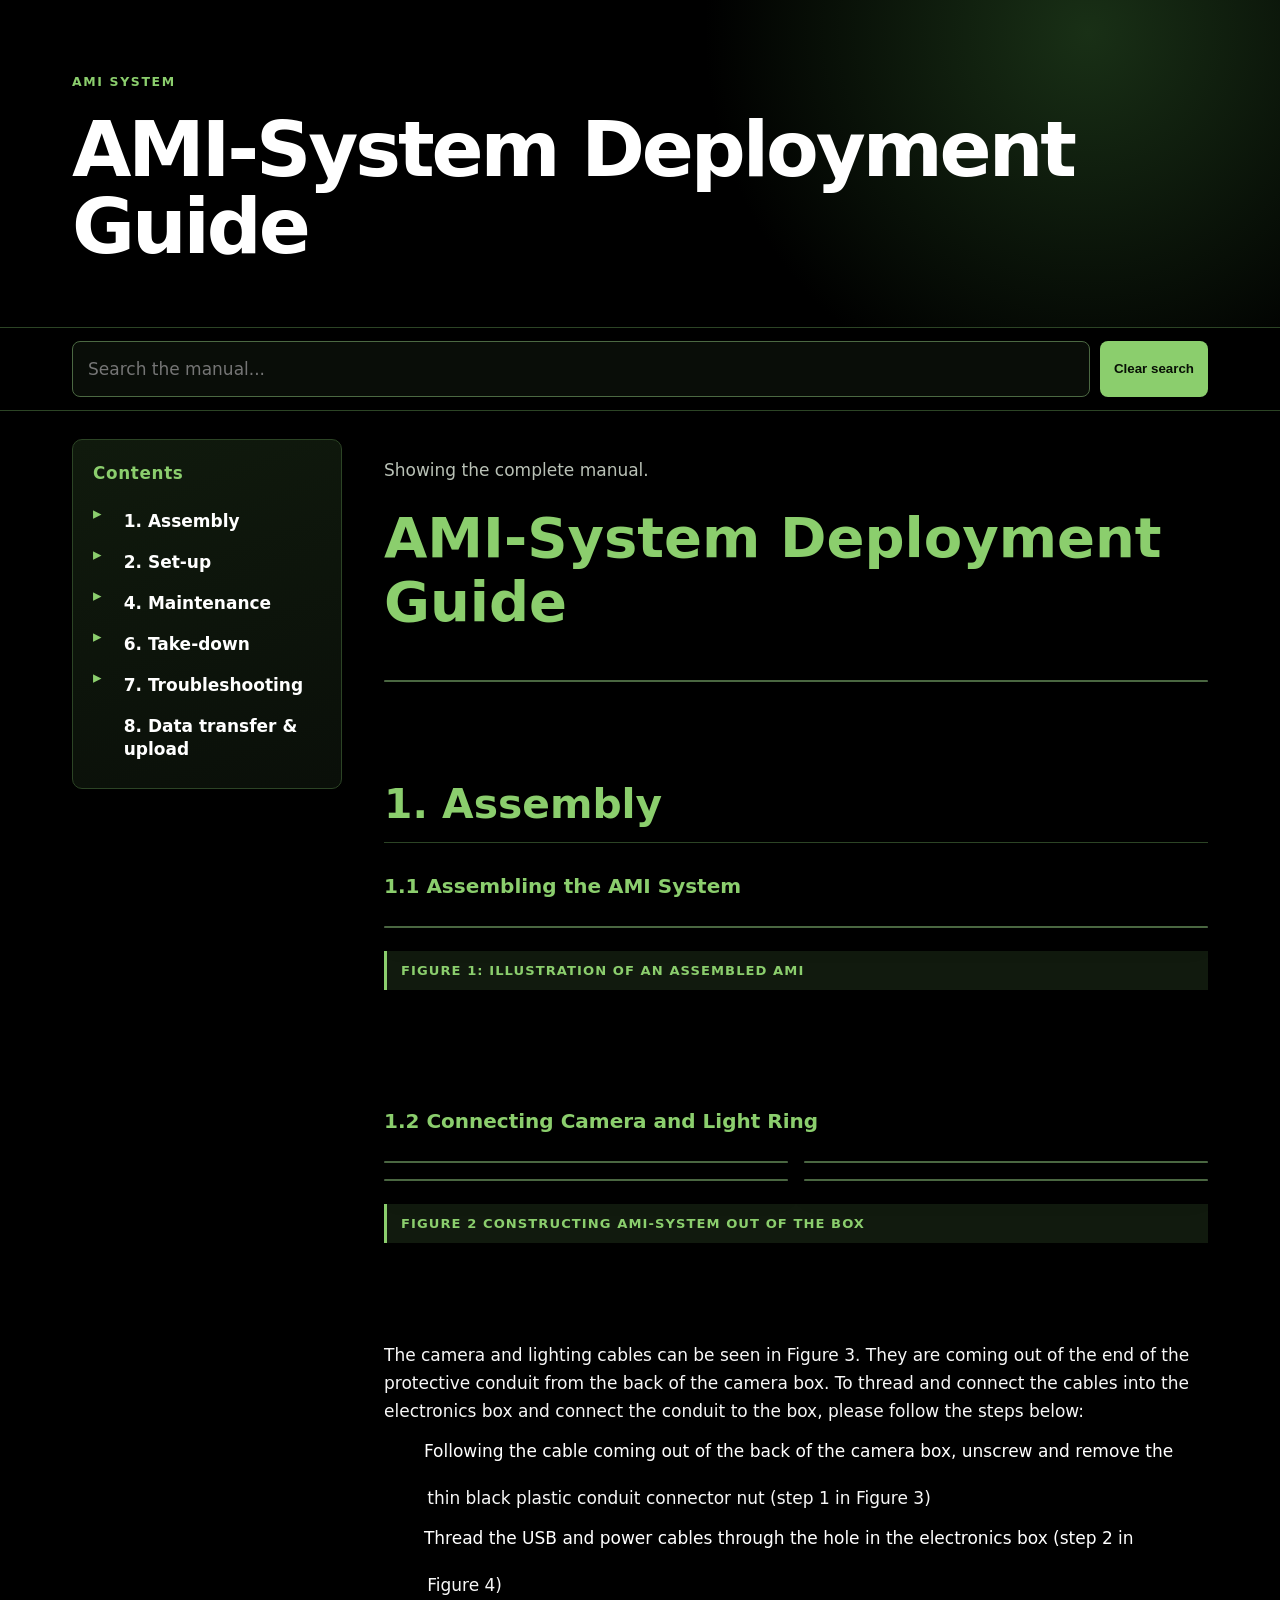
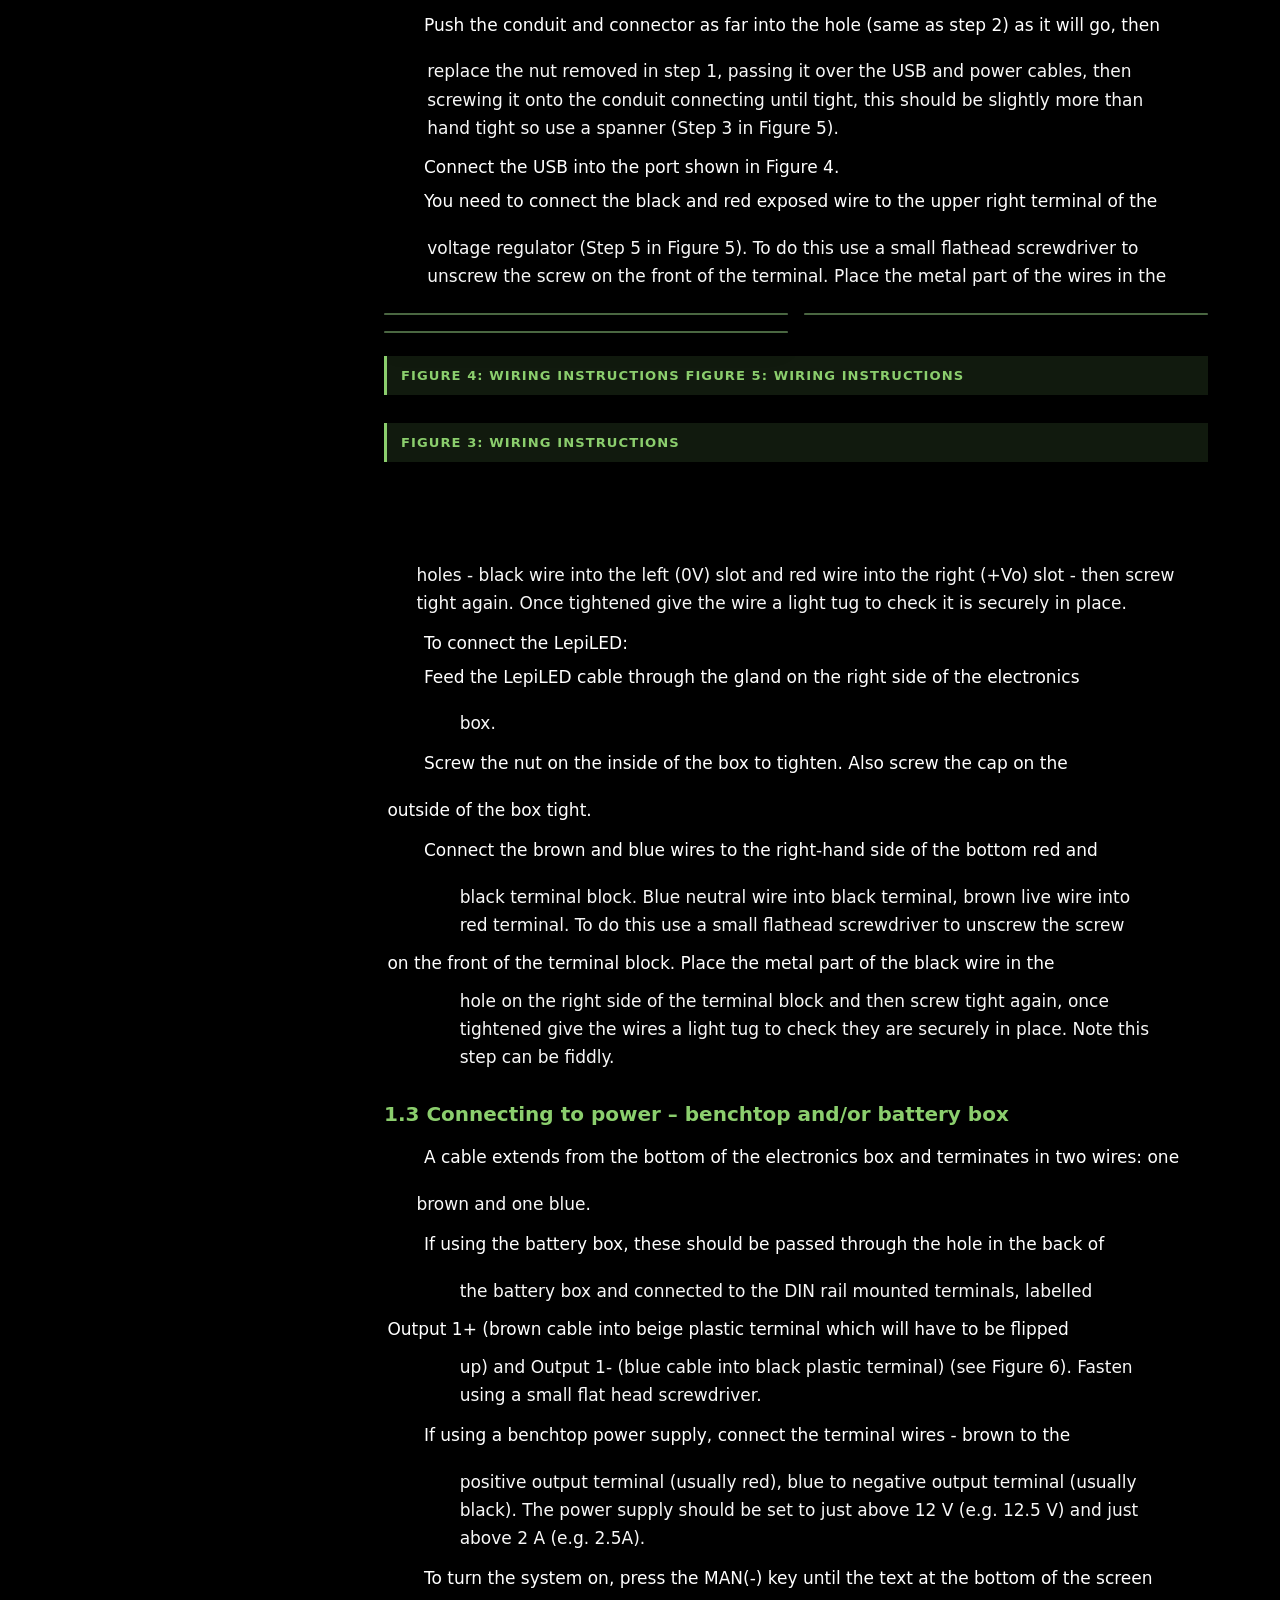
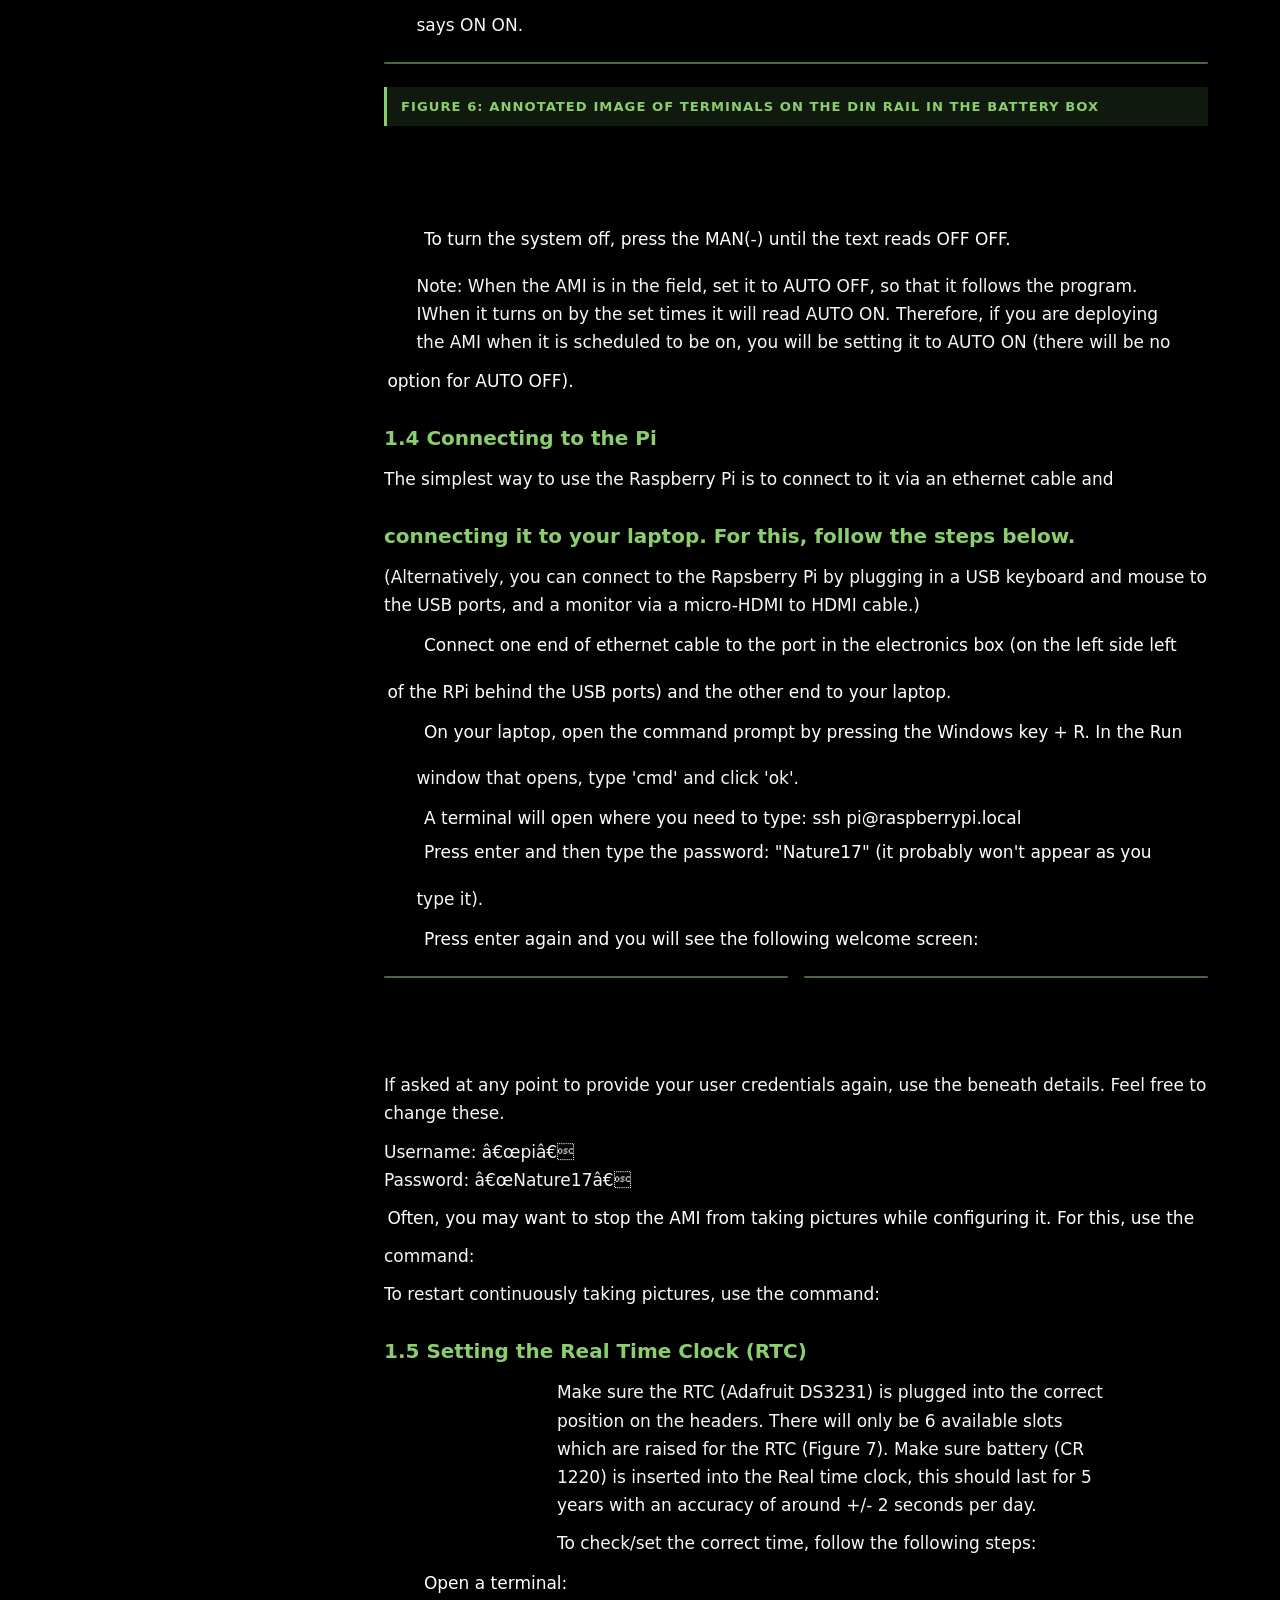
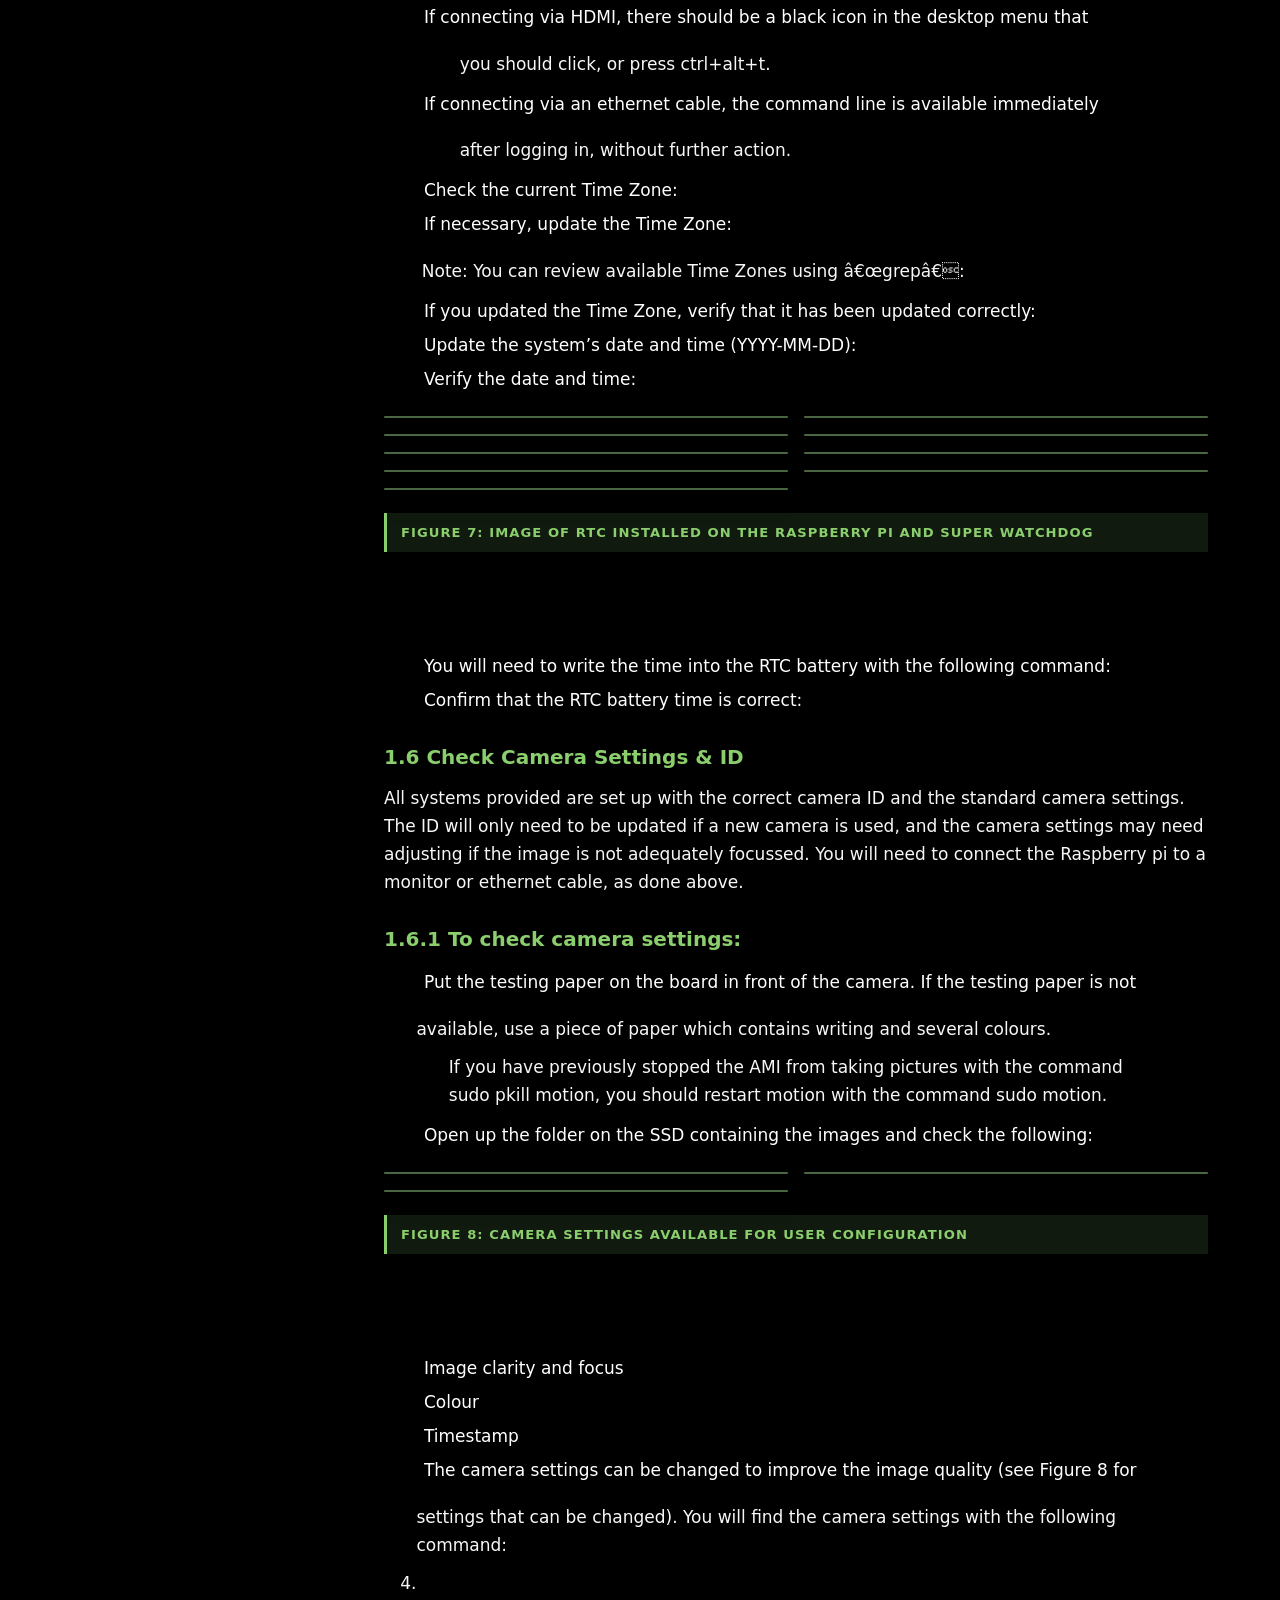
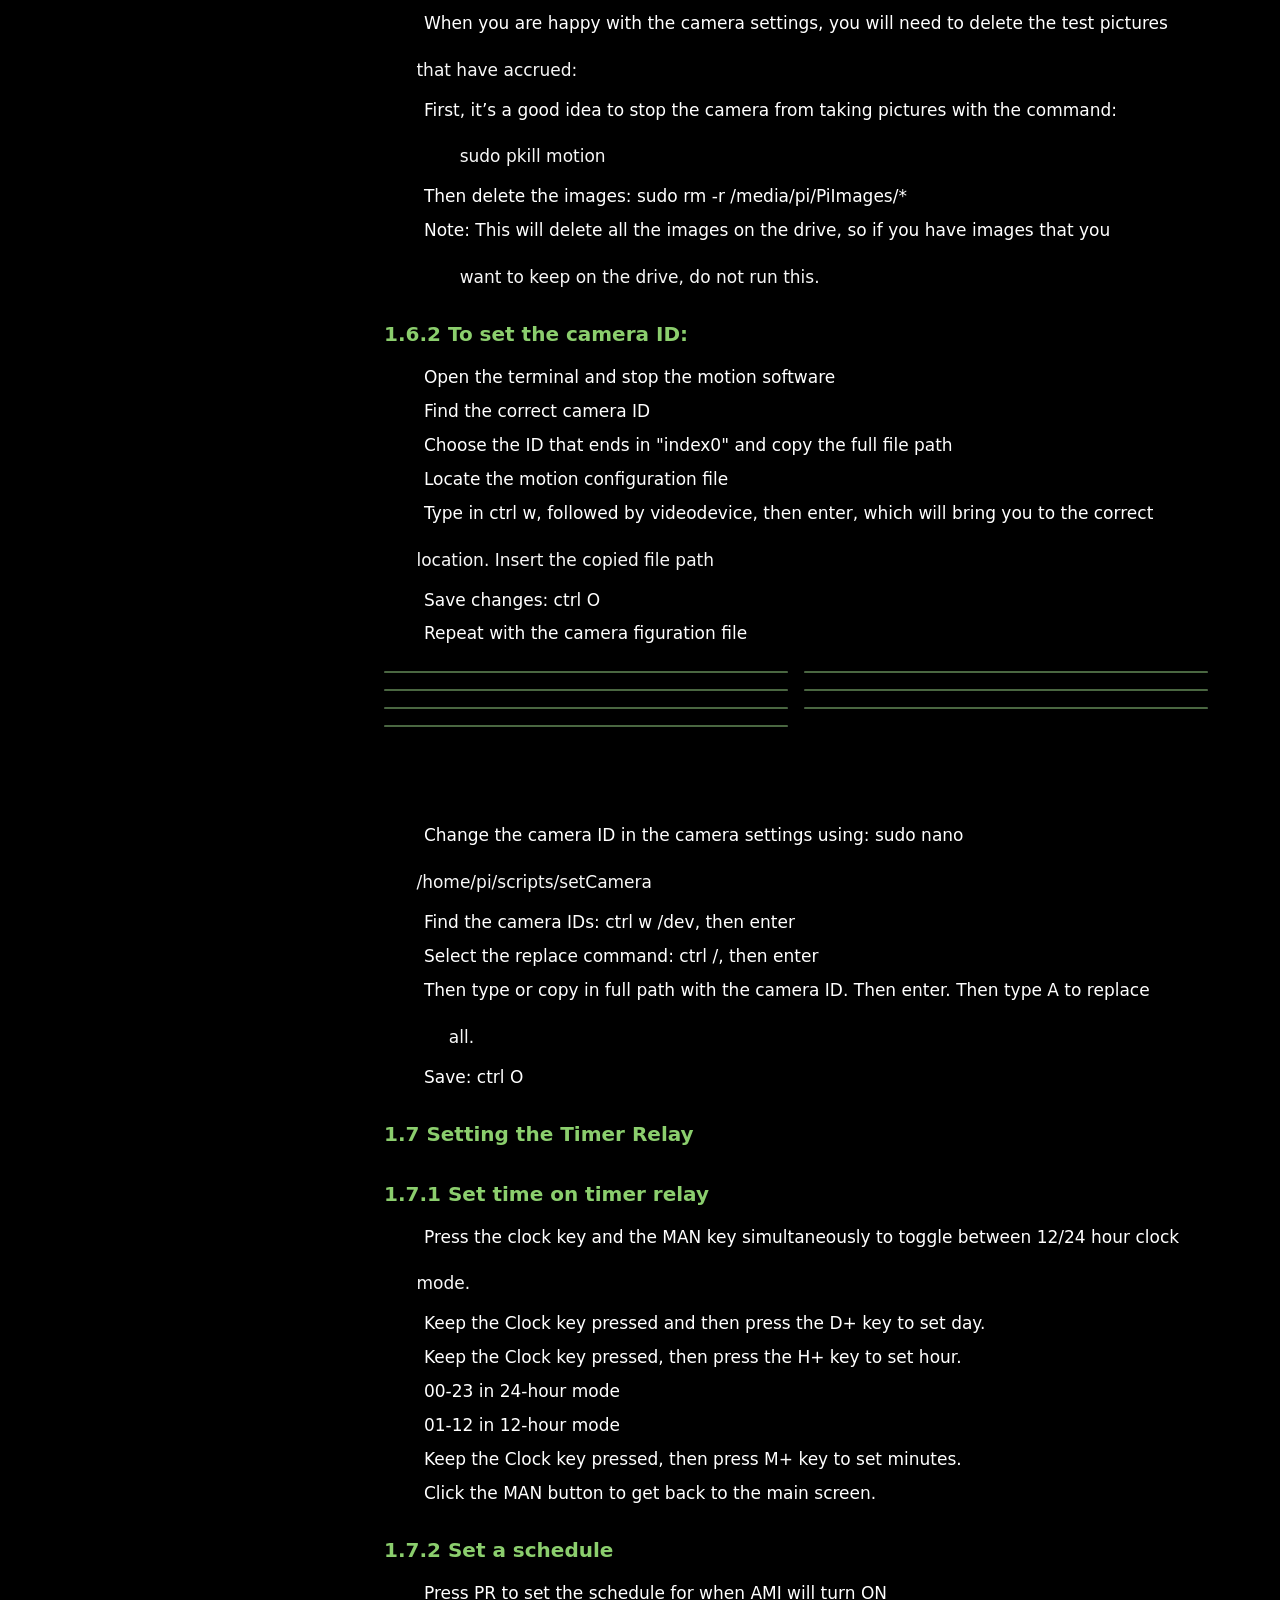
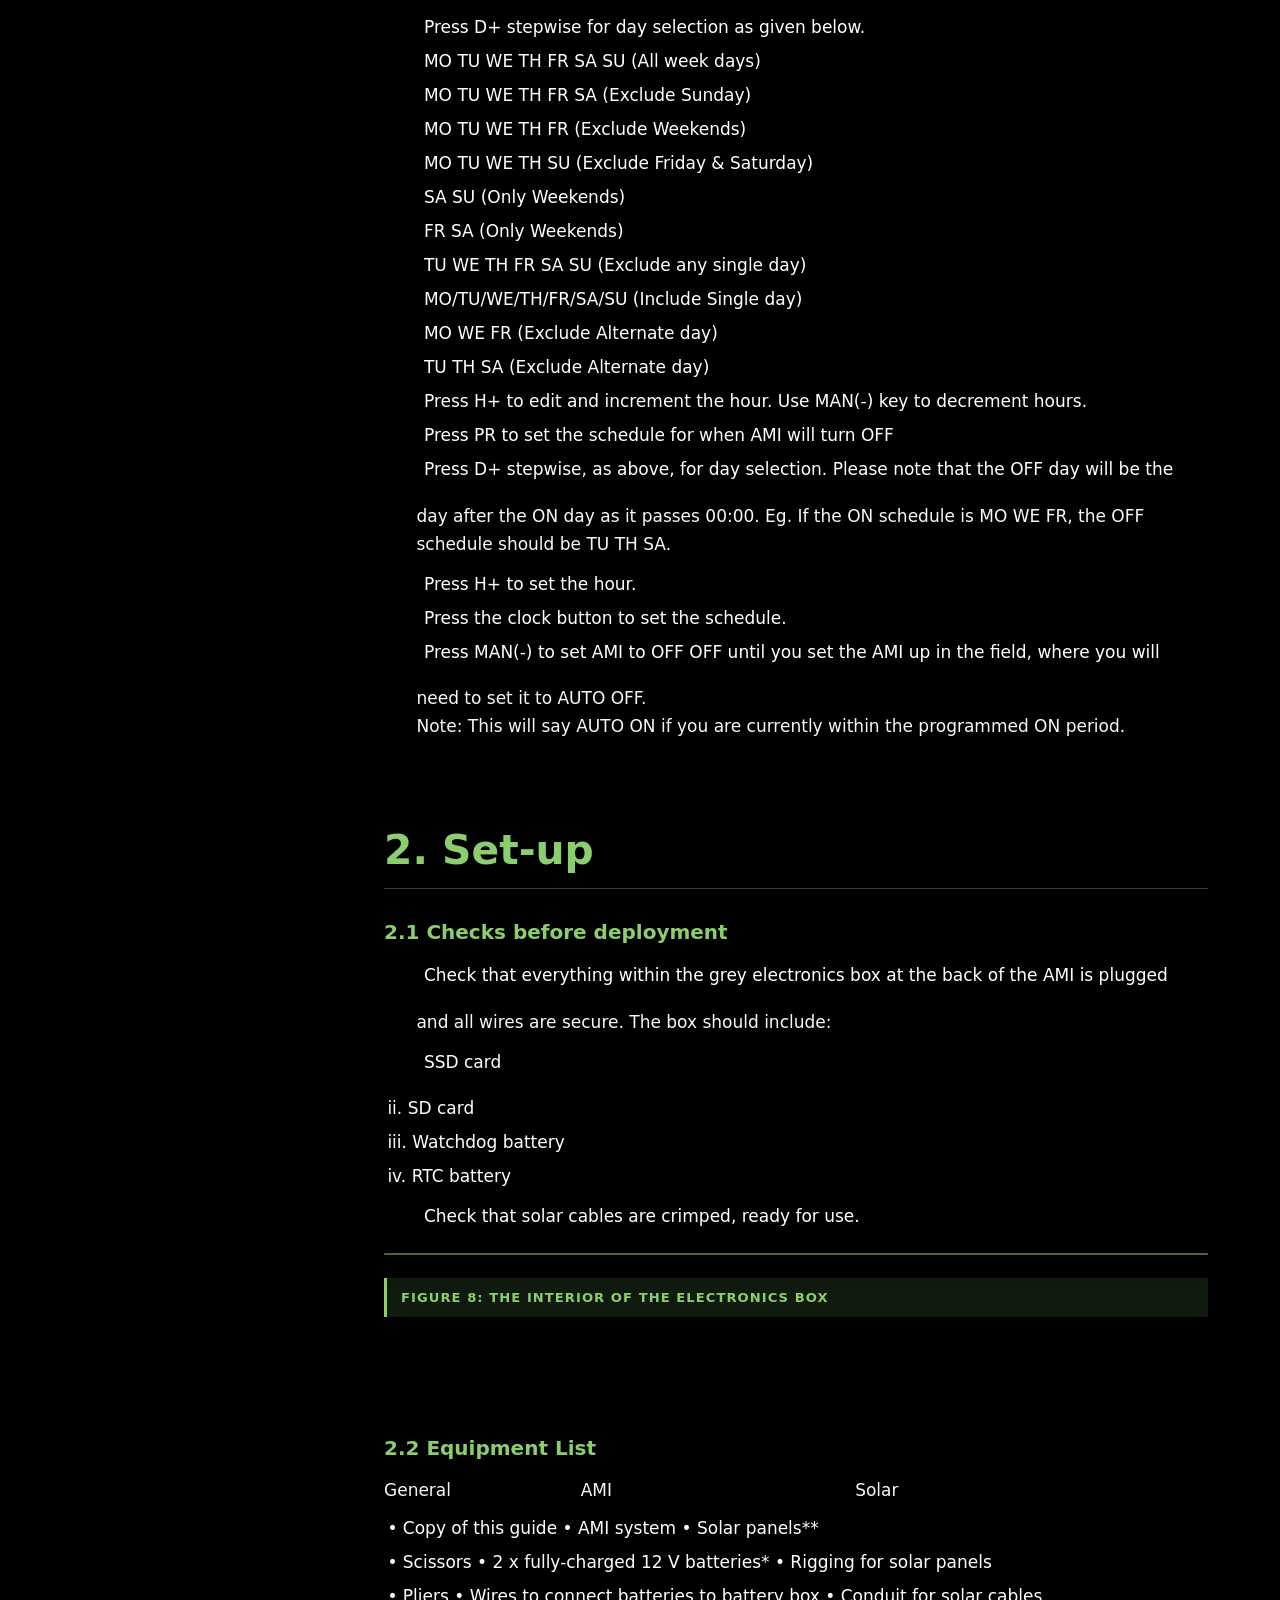
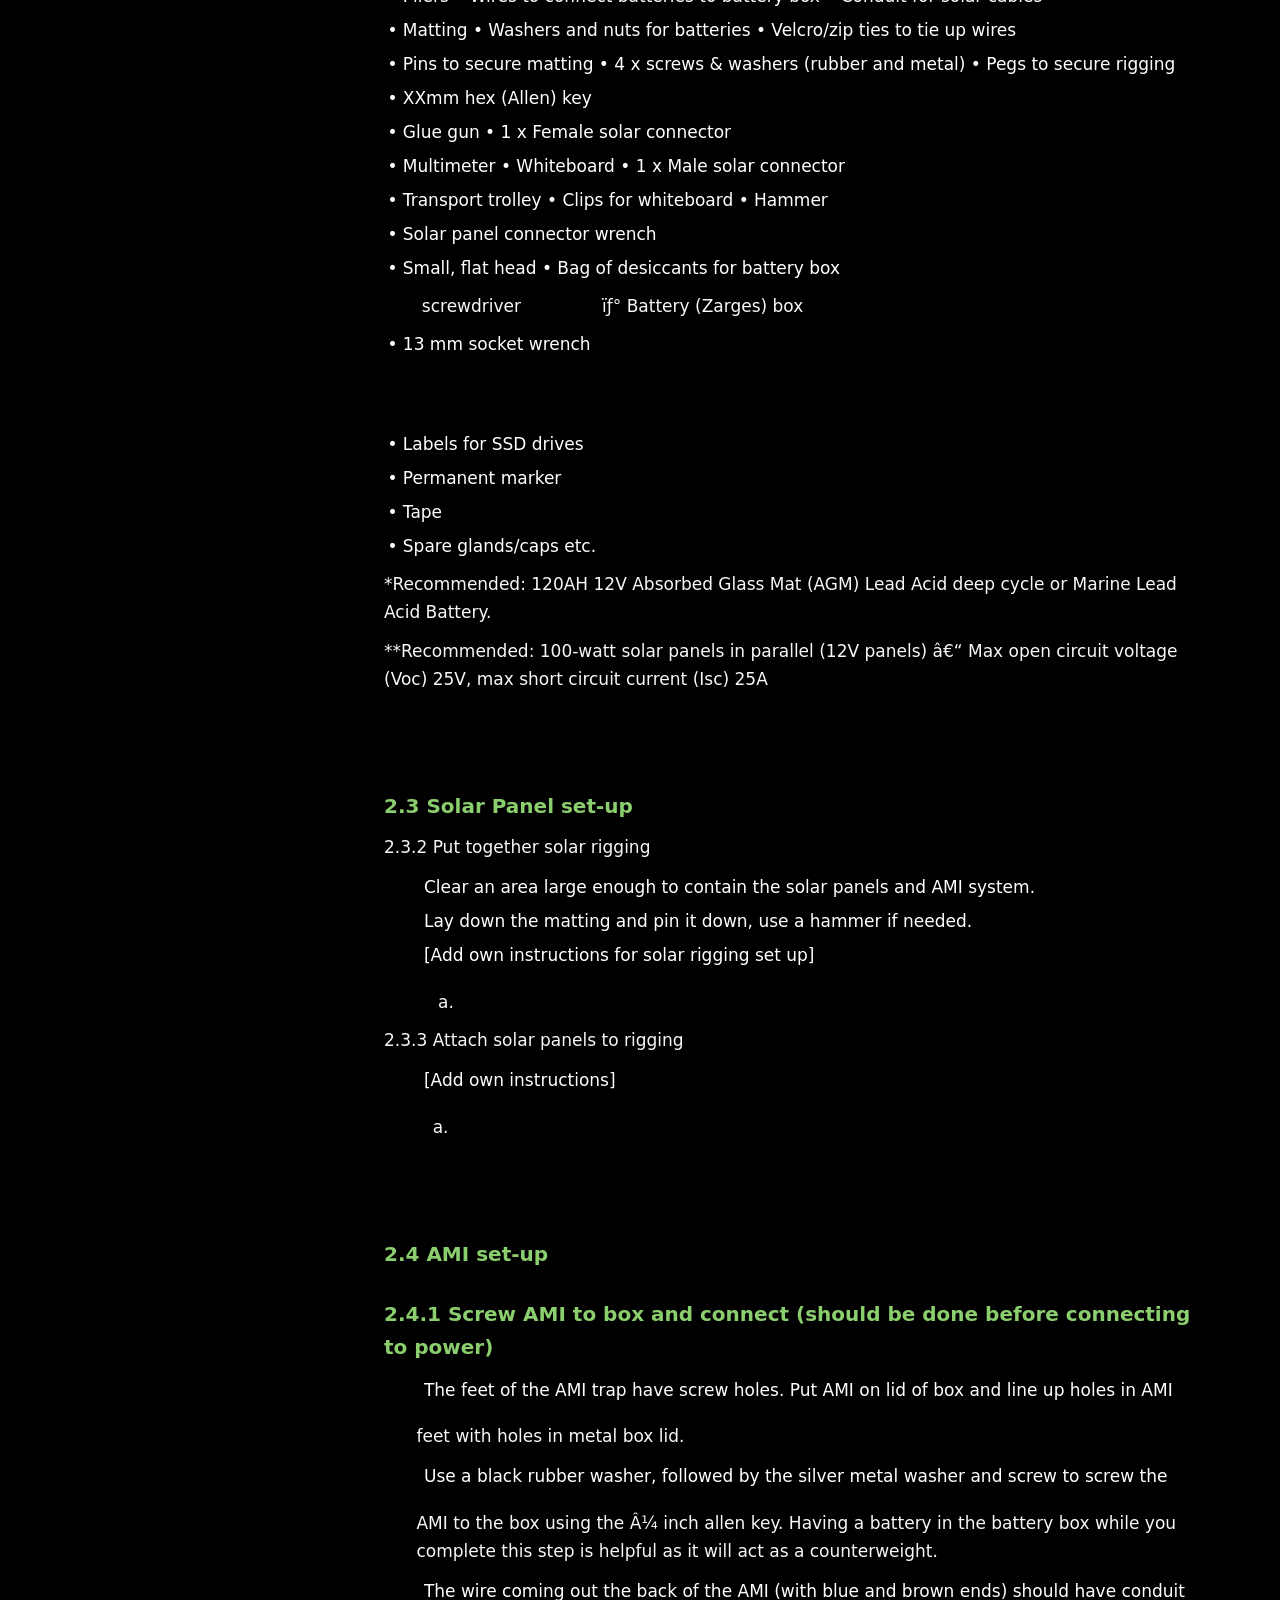
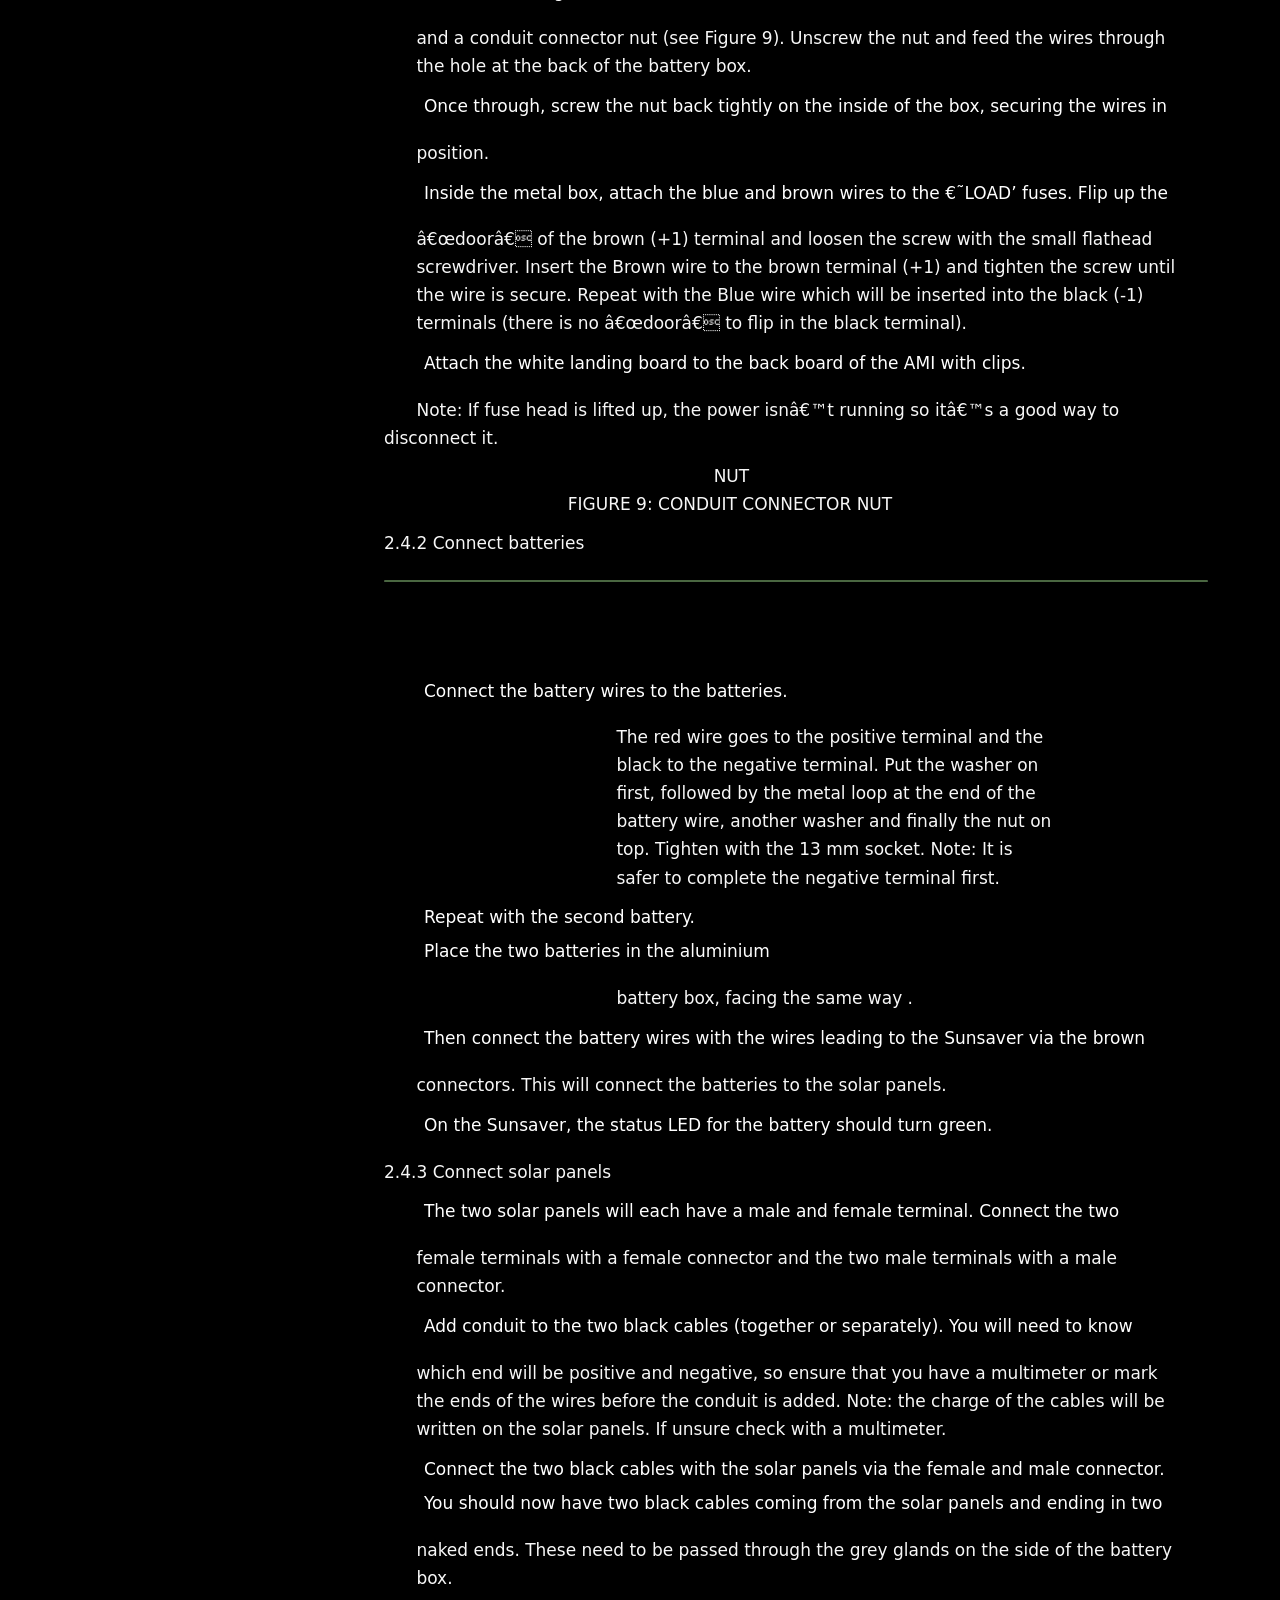
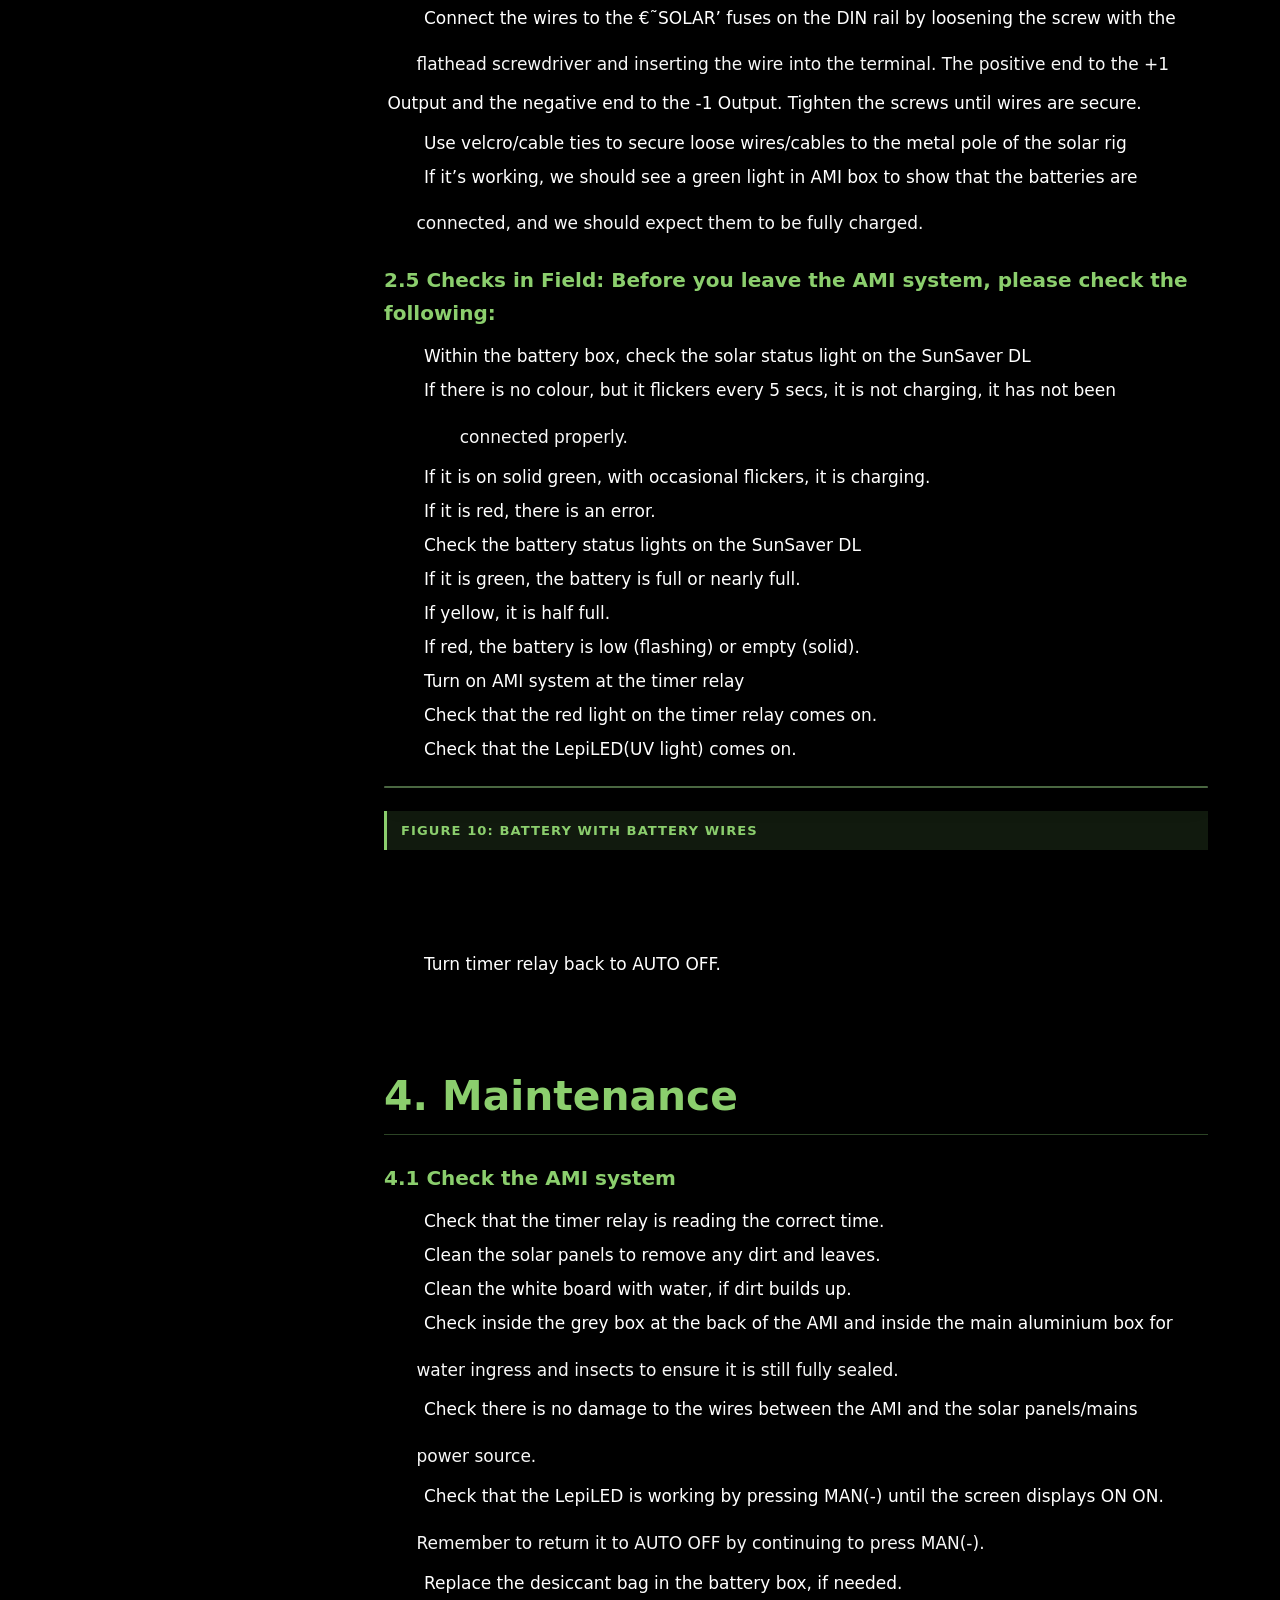
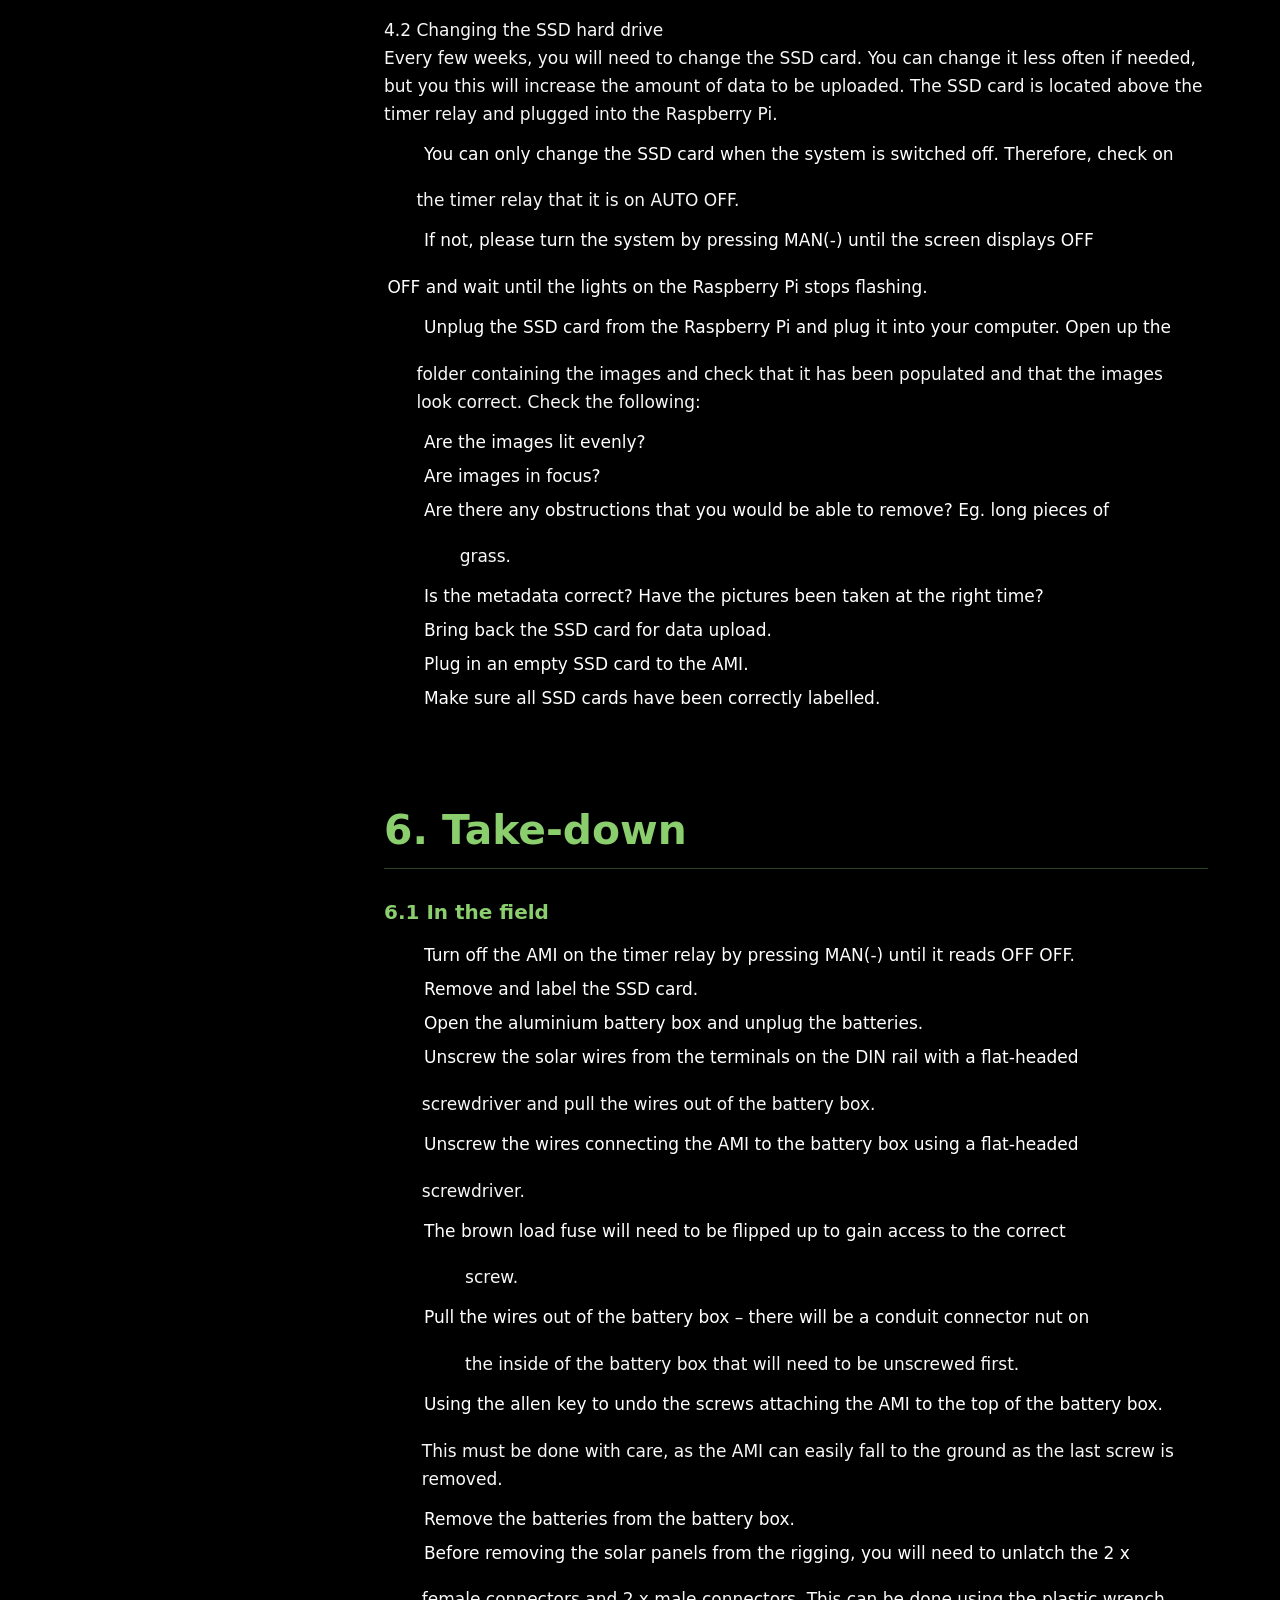
==== commit 0b26058e: "Fix contents card" ====
--- a/AMI-System-Deployment-Guide-website.html
+++ b/AMI-System-Deployment-Guide-website.html
@@ -1,6 +1,6 @@
-<!doctype html><html lang="en-GB"><head><meta charset="utf-8"><meta name="viewport" content="width=device-width,initial-scale=1"><title>AMI-System Deployment Guide</title><style>
+﻿<!doctype html><html lang="en-GB"><head><meta charset="utf-8"><meta name="viewport" content="width=device-width,initial-scale=1"><title>AMI-System Deployment Guide</title><style>
 :root{--accent:#8bce6d;--bg:#000;--fg:#fff;--muted:#b9c1b6;--panel:#0c110b;--panel2:#121a10;--line:#2c4425;--warn:#ffd166}*{box-sizing:border-box}html{scroll-behavior:smooth}body{margin:0;background:var(--bg);color:var(--fg);font:17px/1.65 system-ui,-apple-system,"Segoe UI",Roboto,Arial,sans-serif}a{color:var(--accent)}.wrap{max-width:1180px;margin:auto;padding:0 22px}.hero{padding:56px 0 34px;border-bottom:1px solid var(--line);background:radial-gradient(circle at 85% 10%,#193016 0,transparent 34%)}.eyebrow{color:var(--accent);font-weight:800;letter-spacing:.13em;text-transform:uppercase;font-size:.78rem}.hero h1{font-size:clamp(2.5rem,6vw,5rem);line-height:1;margin:.25em 0}.hero p{max-width:780px;color:var(--muted);font-size:1.08rem}.toolbar{position:sticky;top:0;z-index:20;background:#000e;backdrop-filter:blur(10px);border-bottom:1px solid var(--line);padding:13px 0}.toolbar-grid{display:grid;grid-template-columns:1fr auto;gap:10px}.search{width:100%;padding:13px 15px;background:#090d08;color:#fff;border:1px solid #4b6842;border-radius:8px;font:inherit}.btn{padding:10px 14px;border-radius:8px;border:0;background:var(--accent);color:#081005;font-weight:800;cursor:pointer}.layout{display:grid;grid-template-columns:245px minmax(0,1fr);gap:34px;padding-top:28px}.toc{position:sticky;top:86px;align-self:start;border:1px solid var(--line);border-radius:10px;background:var(--panel);padding:16px}.toc strong{color:var(--accent)}.toc a{display:block;padding:7px 0;color:var(--muted);text-decoration:none;border-bottom:1px solid #1d2a19}.toc a:hover{color:#fff}.status{color:var(--muted)}.chapter{scroll-margin-top:88px;margin:0 0 18px;border:1px solid var(--line);border-radius:11px;background:linear-gradient(145deg,var(--panel),#080b07);padding:clamp(20px,4vw,40px)}.chapter h2{font-size:clamp(1.65rem,4vw,2.55rem);color:var(--accent);line-height:1.15;margin:1.1em 0 .45em;border-bottom:1px solid var(--line);padding-bottom:.35em}.chapter h3{font-size:1.25rem;color:var(--accent);margin:1.35em 0 .45em}.manual-title{font-size:2.4rem!important}.manual-text{white-space:pre-wrap;margin:.6em 0;color:#f7f7f7}.manual-list-item{position:relative;margin:.35em 0;padding-left:1em;color:#fff}.figure-grid{display:grid;grid-template-columns:repeat(auto-fit,minmax(min(280px,100%),1fr));gap:16px;margin:23px 0}.figure{margin:0;background:#fff;border:1px solid #4a6741;border-radius:8px;overflow:hidden;display:flex;align-items:center;justify-content:center}.figure img{display:block;max-width:100%;height:auto}.page-marker{color:#6e8268;font-size:.72rem;text-transform:uppercase;letter-spacing:.1em;margin-bottom:4px}.hidden{display:none!important}.note{background:#171d14;border-left:4px solid var(--accent);padding:12px 15px;color:var(--muted)}footer{border-top:1px solid var(--line);margin-top:50px;padding:30px 0;color:var(--muted)}@media(max-width:850px){.layout{grid-template-columns:1fr}.toc{position:relative;top:auto}.toolbar-grid{grid-template-columns:1fr}.chapter{padding:20px}}@media print{.hero,.toolbar,.toc,.status,footer{display:none}.layout{display:block}.chapter{border:0;break-inside:auto}}
-</style></head><body><header class="hero"><div class="wrap"><div class="eyebrow">Field manual · AMI System</div><h1>AMI-System Deployment Guide</h1></div></header><div class="toolbar"><div class="wrap toolbar-grid"><input id="search" class="search" type="search" placeholder="Search the manual…" aria-label="Search the manual"><button id="clear" class="btn">Clear search</button></div></div><main class="wrap layout"><aside class="toc"><strong>Contents</strong><a href="#assembly">1. AMI Assembly</a><a href="#setup">2. AMI Set-up</a><a href="#maintenance">4. Maintenance</a><a href="#takedown">6. Take-down</a><a href="#troubleshooting">7. Troubleshooting</a></aside><div class="content"><p id="status" class="status">Showing the complete manual.</p><section class="chapter" id="page-1" data-page="1"><div class="page-marker">Manual page 1</div><h2 class="manual-title">AMI-System Deployment Guide</h2><div class="figure-grid"><figure class="figure"><img src="assets/page-01-image-000.png" alt="" loading="lazy"></figure></div></section><section class="chapter" id="page-2" data-page="2"><div class="page-marker">Manual page 2</div><h2>Contents</h2><div class="manual-list-item">1.      AMI Assembly .............................................................................................................4</div><p class="manual-text">     1.1 Assembling the AMI system ............................................. Error! Bookmark not defined.</p><h3>1.2 Connecting Camera and Light Ring .............................................................................5</h3><h3>1.3 Connecting to power – benchtop and/or battery box .....................................................7</h3><h3>1.4 Connecting to the Pi ..................................................................................................8</h3><h3>1.5 Setting the Real Time Clock (RTC) ...............................................................................9</h3><h3>1.6 Check Camera Settings &amp; ID ..................................................................................... 10</h3><p class="manual-text">        1.5.1 To check camera settings: .................................................................................. 10
+</style><link rel="stylesheet" href="website-enhancements.css"></head><body><header class="hero"><div class="wrap"><div class="eyebrow">Field manual Â· AMI System</div><h1>AMI-System Deployment Guide</h1></div></header><div class="toolbar"><div class="wrap toolbar-grid"><input id="search" class="search" type="search" placeholder="Search the manualâ€¦" aria-label="Search the manual"><button id="clear" class="btn">Clear search</button></div></div><main class="wrap layout"><aside class="toc" aria-label="Manual contents"></aside><div class="content"><p id="status" class="status">Showing the complete manual.</p><section class="chapter" id="page-1" data-page="1"><div class="page-marker">Manual page 1</div><h2 class="manual-title">AMI-System Deployment Guide</h2><div class="figure-grid"><figure class="figure"><img src="assets/page-01-image-000.png" alt="" loading="lazy"></figure></div></section><section class="chapter" id="page-2" data-page="2"><div class="page-marker">Manual page 2</div><h2>Contents</h2><div class="manual-list-item">1.      AMI Assembly .............................................................................................................4</div><p class="manual-text">     1.1 Assembling the AMI system ............................................. Error! Bookmark not defined.</p><h3>1.2 Connecting Camera and Light Ring .............................................................................5</h3><h3>1.3 Connecting to power â€“ benchtop and/or battery box .....................................................7</h3><h3>1.4 Connecting to the Pi ..................................................................................................8</h3><h3>1.5 Setting the Real Time Clock (RTC) ...............................................................................9</h3><h3>1.6 Check Camera Settings &amp; ID ..................................................................................... 10</h3><p class="manual-text">        1.5.1 To check camera settings: .................................................................................. 10
         1.5.2 To set the camera ID: ......................................................................................... 11</p><h3>1.7 Setting the Timer Relay ............................................................................................ 12</h3><p class="manual-text">        1.7.1 Set time on timer relay ....................................................................................... 12
         1.7.2 Set a schedule .................................................................................................. 12</p><div class="manual-list-item">2.      AMI Set-up................................................................................................................ 13</div><p class="manual-text">     2.1 Checks before deployment ...................................................................................... 13
      2.2 Equipment List ........................................................................................................ 14
@@ -24,32 +24,32 @@
       tight again. Once tightened give the wire a light tug to check it is securely in place.</p><div class="manual-list-item">6. To connect the LepiLED:</div><div class="manual-list-item">a. Feed the LepiLED cable through the gland on the right side of the electronics</div><p class="manual-text">              box.</p><div class="manual-list-item">b. Screw the nut on the inside of the box to tighten. Also screw the cap on the</div><div class="manual-list-item">outside of the box tight.</div><div class="manual-list-item">c. Connect the brown and blue wires to the right-hand side of the bottom red and</div><p class="manual-text">              black terminal block. Blue neutral wire into black terminal, brown live wire into
               red terminal. To do this use a small flathead screwdriver to unscrew the screw</p><div class="manual-list-item">on the front of the terminal block. Place the metal part of the black wire in the</div><p class="manual-text">              hole on the right side of the terminal block and then screw tight again, once
               tightened give the wires a light tug to check they are securely in place. Note this
-              step can be fiddly.</p><h3>1.3 Connecting to power – benchtop and/or battery box</h3><p class="manual-text">          FIGURE 6: ANNOTATED IMAGE OF TERMINALS ON THE DIN RAIL IN THE BATTERY BOX</p><div class="manual-list-item">1. A cable extends from the bottom of the electronics box and terminates in two wires: one</div><p class="manual-text">      brown and one blue.</p><div class="manual-list-item">a. If using the battery box, these should be passed through the hole in the back of</div><p class="manual-text">              the battery box and connected to the DIN rail mounted terminals, labelled</p><div class="manual-list-item">Output 1+ (brown cable into beige plastic terminal which will have to be flipped</div><p class="manual-text">              up) and Output 1- (blue cable into black plastic terminal) (see Figure 6). Fasten
+              step can be fiddly.</p><h3>1.3 Connecting to power â€“ benchtop and/or battery box</h3><p class="manual-text">          FIGURE 6: ANNOTATED IMAGE OF TERMINALS ON THE DIN RAIL IN THE BATTERY BOX</p><div class="manual-list-item">1. A cable extends from the bottom of the electronics box and terminates in two wires: one</div><p class="manual-text">      brown and one blue.</p><div class="manual-list-item">a. If using the battery box, these should be passed through the hole in the back of</div><p class="manual-text">              the battery box and connected to the DIN rail mounted terminals, labelled</p><div class="manual-list-item">Output 1+ (brown cable into beige plastic terminal which will have to be flipped</div><p class="manual-text">              up) and Output 1- (blue cable into black plastic terminal) (see Figure 6). Fasten
               using a small flat head screwdriver.</p><div class="manual-list-item">b. If using a benchtop power supply, connect the terminal wires - brown to the</div><p class="manual-text">              positive output terminal (usually red), blue to negative output terminal (usually
               black). The power supply should be set to just above 12 V (e.g. 12.5 V) and just
               above 2 A (e.g. 2.5A).</p><div class="manual-list-item">2. To turn the system on, press the MAN(-) key until the text at the bottom of the screen</div><p class="manual-text">      says ON ON.</p><div class="figure-grid"><figure class="figure"><img src="assets/page-07-image-015.png" alt="" loading="lazy"></figure></div></section><section class="chapter" id="page-8" data-page="8"><div class="page-marker">Manual page 8</div><div class="manual-list-item">3. To turn the system off, press the MAN(-) until the text reads OFF OFF.</div><p class="manual-text">      Note: When the AMI is in the field, set it to AUTO OFF, so that it follows the program.
       IWhen it turns on by the set times it will read AUTO ON. Therefore, if you are deploying
       the AMI when it is scheduled to be on, you will be setting it to AUTO ON (there will be no</p><div class="manual-list-item">option for AUTO OFF).</div><h3>1.4 Connecting to the Pi</h3><p class="manual-text">The simplest way to use the Raspberry Pi is to connect to it via an ethernet cable and</p><h3>connecting it to your laptop. For this, follow the steps below.</h3><p class="manual-text">(Alternatively, you can connect to the Rapsberry Pi by plugging in a USB keyboard and mouse to
 the USB ports, and a monitor via a micro-HDMI to HDMI cable.)</p><div class="manual-list-item">1. Connect one end of ethernet cable to the port in the electronics box (on the left side left</div><div class="manual-list-item">of the RPi behind the USB ports) and the other end to your laptop.</div><div class="manual-list-item">2. On your laptop, open the command prompt by pressing the Windows key + R. In the Run</div><p class="manual-text">      window that opens, type &#x27;cmd&#x27; and click &#x27;ok&#x27;.</p><div class="manual-list-item">3. A terminal will open where you need to type: ssh pi@raspberrypi.local</div><div class="manual-list-item">4. Press enter and then type the password: &quot;Nature17&quot; (it probably won&#x27;t appear as you</div><p class="manual-text">      type it).</p><div class="manual-list-item">5. Press enter again and you will see the following welcome screen:</div><div class="figure-grid"><figure class="figure"><img src="assets/page-08-image-017.png" alt="" loading="lazy"></figure><figure class="figure"><img src="assets/page-08-image-018.png" alt="" loading="lazy"></figure></div></section><section class="chapter" id="page-9" data-page="9"><div class="page-marker">Manual page 9</div><p class="manual-text">If asked at any point to provide your user credentials again, use the beneath details. Feel free to
-change these.</p><p class="manual-text">Username: “pi”
-Password: “Nature17”</p><div class="manual-list-item">Often, you may want to stop the AMI from taking pictures while configuring it. For this, use the</div><p class="manual-text">command:</p><p class="manual-text">To restart continuously taking pictures, use the command:</p><h3>1.5 Setting the Real Time Clock (RTC)</h3><p class="manual-text">                                FIGURE 7: IMAGE OF RTC INSTALLED ON THE RASPBERRY PI AND SUPER
+change these.</p><p class="manual-text">Username: â€œpiâ€
+Password: â€œNature17â€</p><div class="manual-list-item">Often, you may want to stop the AMI from taking pictures while configuring it. For this, use the</div><p class="manual-text">command:</p><p class="manual-text">To restart continuously taking pictures, use the command:</p><h3>1.5 Setting the Real Time Clock (RTC)</h3><p class="manual-text">                                FIGURE 7: IMAGE OF RTC INSTALLED ON THE RASPBERRY PI AND SUPER
                                 WATCHDOG</p><p class="manual-text">                                Make sure the RTC (Adafruit DS3231) is plugged into the correct
                                 position on the headers. There will only be 6 available slots
                                 which are raised for the RTC (Figure 7). Make sure battery (CR
                                 1220) is inserted into the Real time clock, this should last for 5
-                                years with an accuracy of around +/- 2 seconds per day.</p><p class="manual-text">                                To check/set the correct time, follow the following steps:</p><div class="manual-list-item">1. Open a terminal:</div><div class="manual-list-item">a. If connecting via HDMI, there should be a black icon in the desktop menu that</div><p class="manual-text">              you should click, or press ctrl+alt+t.</p><div class="manual-list-item">b. If connecting via an ethernet cable, the command line is available immediately</div><p class="manual-text">              after logging in, without further action.</p><div class="manual-list-item">2. Check the current Time Zone:</div><div class="manual-list-item">3. If necessary, update the Time Zone:</div><p class="manual-text">       Note: You can review available Time Zones using “grep”:</p><div class="manual-list-item">4. If you updated the Time Zone, verify that it has been updated correctly:</div><div class="manual-list-item">5. Update the system’s date and time (YYYY-MM-DD):</div><div class="manual-list-item">6. Verify the date and time:</div><div class="figure-grid"><figure class="figure"><img src="assets/page-09-image-019.png" alt="" loading="lazy"></figure><figure class="figure"><img src="assets/page-09-image-021.png" alt="" loading="lazy"></figure><figure class="figure"><img src="assets/page-09-image-023.png" alt="" loading="lazy"></figure><figure class="figure"><img src="assets/page-09-image-025.png" alt="" loading="lazy"></figure><figure class="figure"><img src="assets/page-09-image-027.png" alt="" loading="lazy"></figure><figure class="figure"><img src="assets/page-09-image-029.png" alt="" loading="lazy"></figure><figure class="figure"><img src="assets/page-09-image-031.png" alt="" loading="lazy"></figure><figure class="figure"><img src="assets/page-09-image-033.png" alt="" loading="lazy"></figure><figure class="figure"><img src="assets/page-09-image-035.png" alt="" loading="lazy"></figure></div></section><section class="chapter" id="page-10" data-page="10"><div class="page-marker">Manual page 10</div><div class="manual-list-item">7. You will need to write the time into the RTC battery with the following command:</div><div class="manual-list-item">8. Confirm that the RTC battery time is correct:</div><h3>1.6 Check Camera Settings &amp; ID</h3><p class="manual-text">All systems provided are set up with the correct camera ID and the standard camera settings.
+                                years with an accuracy of around +/- 2 seconds per day.</p><p class="manual-text">                                To check/set the correct time, follow the following steps:</p><div class="manual-list-item">1. Open a terminal:</div><div class="manual-list-item">a. If connecting via HDMI, there should be a black icon in the desktop menu that</div><p class="manual-text">              you should click, or press ctrl+alt+t.</p><div class="manual-list-item">b. If connecting via an ethernet cable, the command line is available immediately</div><p class="manual-text">              after logging in, without further action.</p><div class="manual-list-item">2. Check the current Time Zone:</div><div class="manual-list-item">3. If necessary, update the Time Zone:</div><p class="manual-text">       Note: You can review available Time Zones using â€œgrepâ€:</p><div class="manual-list-item">4. If you updated the Time Zone, verify that it has been updated correctly:</div><div class="manual-list-item">5. Update the systemâ€™s date and time (YYYY-MM-DD):</div><div class="manual-list-item">6. Verify the date and time:</div><div class="figure-grid"><figure class="figure"><img src="assets/page-09-image-019.png" alt="" loading="lazy"></figure><figure class="figure"><img src="assets/page-09-image-021.png" alt="" loading="lazy"></figure><figure class="figure"><img src="assets/page-09-image-023.png" alt="" loading="lazy"></figure><figure class="figure"><img src="assets/page-09-image-025.png" alt="" loading="lazy"></figure><figure class="figure"><img src="assets/page-09-image-027.png" alt="" loading="lazy"></figure><figure class="figure"><img src="assets/page-09-image-029.png" alt="" loading="lazy"></figure><figure class="figure"><img src="assets/page-09-image-031.png" alt="" loading="lazy"></figure><figure class="figure"><img src="assets/page-09-image-033.png" alt="" loading="lazy"></figure><figure class="figure"><img src="assets/page-09-image-035.png" alt="" loading="lazy"></figure></div></section><section class="chapter" id="page-10" data-page="10"><div class="page-marker">Manual page 10</div><div class="manual-list-item">7. You will need to write the time into the RTC battery with the following command:</div><div class="manual-list-item">8. Confirm that the RTC battery time is correct:</div><h3>1.6 Check Camera Settings &amp; ID</h3><p class="manual-text">All systems provided are set up with the correct camera ID and the standard camera settings.
 The ID will only need to be updated if a new camera is used, and the camera settings may need
 adjusting if the image is not adequately focussed. You will need to connect the Raspberry pi to a
 monitor or ethernet cable, as done above.</p><p class="manual-text">                 FIGURE 8: CAMERA SETTINGS AVAILABLE FOR USER CONFIGURATION</p><h3>1.6.1 To check camera settings:</h3><div class="manual-list-item">1. Put the testing paper on the board in front of the camera. If the testing paper is not</div><p class="manual-text">      available, use a piece of paper which contains writing and several colours.</p><p class="manual-text">            If you have previously stopped the AMI from taking pictures with the command
             sudo pkill motion, you should restart motion with the command sudo motion.</p><div class="manual-list-item">2. Open up the folder on the SSD containing the images and check the following:</div><div class="figure-grid"><figure class="figure"><img src="assets/page-10-image-036.png" alt="" loading="lazy"></figure><figure class="figure"><img src="assets/page-10-image-038.png" alt="" loading="lazy"></figure><figure class="figure"><img src="assets/page-10-image-040.png" alt="" loading="lazy"></figure></div></section><section class="chapter" id="page-11" data-page="11"><div class="page-marker">Manual page 11</div><div class="manual-list-item">a. Image clarity and focus</div><div class="manual-list-item">b. Colour</div><div class="manual-list-item">c. Timestamp</div><div class="manual-list-item">3. The camera settings can be changed to improve the image quality (see Figure 8 for</div><p class="manual-text">      settings that can be changed). You will find the camera settings with the following
-      command:</p><p class="manual-text">   4.</p><div class="manual-list-item">5. When you are happy with the camera settings, you will need to delete the test pictures</div><p class="manual-text">      that have accrued:</p><div class="manual-list-item">a. First, it’s a good idea to stop the camera from taking pictures with the command:</div><p class="manual-text">              sudo pkill motion</p><div class="manual-list-item">b. Then delete the images: sudo rm -r /media/pi/PiImages/*</div><div class="manual-list-item">c. Note: This will delete all the images on the drive, so if you have images that you</div><p class="manual-text">              want to keep on the drive, do not run this.</p><h3>1.6.2 To set the camera ID:</h3><div class="manual-list-item">1. Open the terminal and stop the motion software</div><div class="manual-list-item">2. Find the correct camera ID</div><div class="manual-list-item">3. Choose the ID that ends in “index0” and copy the full file path</div><div class="manual-list-item">4. Locate the motion configuration file</div><div class="manual-list-item">5. Type in ctrl w, followed by videodevice, then enter, which will bring you to the correct</div><p class="manual-text">      location. Insert the copied file path</p><div class="manual-list-item">6. Save changes: ctrl O</div><div class="manual-list-item">7. Repeat with the camera figuration file</div><div class="figure-grid"><figure class="figure"><img src="assets/page-11-image-042.png" alt="" loading="lazy"></figure><figure class="figure"><img src="assets/page-11-image-044.png" alt="" loading="lazy"></figure><figure class="figure"><img src="assets/page-11-image-046.png" alt="" loading="lazy"></figure><figure class="figure"><img src="assets/page-11-image-048.png" alt="" loading="lazy"></figure><figure class="figure"><img src="assets/page-11-image-049.png" alt="" loading="lazy"></figure><figure class="figure"><img src="assets/page-11-image-051.png" alt="" loading="lazy"></figure><figure class="figure"><img src="assets/page-11-image-052.png" alt="" loading="lazy"></figure></div></section><section class="chapter" id="page-12" data-page="12"><div class="page-marker">Manual page 12</div><div class="manual-list-item">8. Change the camera ID in the camera settings using: sudo nano</div><p class="manual-text">      /home/pi/scripts/setCamera</p><div class="manual-list-item">a. Find the camera IDs: ctrl w /dev, then enter</div><div class="manual-list-item">b. Select the replace command: ctrl /, then enter</div><div class="manual-list-item">c. Then type or copy in full path with the camera ID. Then enter. Then type A to replace</div><p class="manual-text">            all.</p><div class="manual-list-item">d. Save: ctrl O</div><h3>1.7 Setting the Timer Relay</h3><h3>1.7.1 Set time on timer relay</h3><div class="manual-list-item">1. Press the clock key and the MAN key simultaneously to toggle between 12/24 hour clock</div><p class="manual-text">      mode.</p><div class="manual-list-item">2. Keep the Clock key pressed and then press the D+ key to set day.</div><div class="manual-list-item">3. Keep the Clock key pressed, then press the H+ key to set hour.</div><div class="manual-list-item">a. 00-23 in 24-hour mode</div><div class="manual-list-item">b. 01-12 in 12-hour mode</div><div class="manual-list-item">4. Keep the Clock key pressed, then press M+ key to set minutes.</div><div class="manual-list-item">5. Click the MAN button to get back to the main screen.</div><h3>1.7.2 Set a schedule</h3><div class="manual-list-item">1. Press PR to set the schedule for when AMI will turn ON</div><div class="manual-list-item">2. Press D+ stepwise for day selection as given below.</div><div class="manual-list-item">a. MO TU WE TH FR SA SU (All week days)</div><div class="manual-list-item">b. MO TU WE TH FR SA             (Exclude Sunday)</div><div class="manual-list-item">c. MO TU WE TH FR                (Exclude Weekends)</div><div class="manual-list-item">d. MO TU WE TH            SU (Exclude Friday &amp; Saturday)</div><div class="manual-list-item">e.                   SA SU      (Only Weekends)</div><div class="manual-list-item">f.                 FR SA       (Only Weekends)</div><div class="manual-list-item">g.       TU WE TH FR SA SU        (Exclude any single day)</div><div class="manual-list-item">h. MO/TU/WE/TH/FR/SA/SU (Include Single day)</div><div class="manual-list-item">i. MO         WE FR             (Exclude Alternate day)</div><div class="manual-list-item">j.        TU     TH SA          (Exclude Alternate day)</div><div class="manual-list-item">3. Press H+ to edit and increment the hour. Use MAN(-) key to decrement hours.</div><div class="manual-list-item">4. Press PR to set the schedule for when AMI will turn OFF</div><div class="manual-list-item">5. Press D+ stepwise, as above, for day selection. Please note that the OFF day will be the</div><p class="manual-text">      day after the ON day as it passes 00:00. Eg. If the ON schedule is MO WE FR, the OFF
+      command:</p><p class="manual-text">   4.</p><div class="manual-list-item">5. When you are happy with the camera settings, you will need to delete the test pictures</div><p class="manual-text">      that have accrued:</p><div class="manual-list-item">a. First, itâ€™s a good idea to stop the camera from taking pictures with the command:</div><p class="manual-text">              sudo pkill motion</p><div class="manual-list-item">b. Then delete the images: sudo rm -r /media/pi/PiImages/*</div><div class="manual-list-item">c. Note: This will delete all the images on the drive, so if you have images that you</div><p class="manual-text">              want to keep on the drive, do not run this.</p><h3>1.6.2 To set the camera ID:</h3><div class="manual-list-item">1. Open the terminal and stop the motion software</div><div class="manual-list-item">2. Find the correct camera ID</div><div class="manual-list-item">3. Choose the ID that ends in â€œindex0â€ and copy the full file path</div><div class="manual-list-item">4. Locate the motion configuration file</div><div class="manual-list-item">5. Type in ctrl w, followed by videodevice, then enter, which will bring you to the correct</div><p class="manual-text">      location. Insert the copied file path</p><div class="manual-list-item">6. Save changes: ctrl O</div><div class="manual-list-item">7. Repeat with the camera figuration file</div><div class="figure-grid"><figure class="figure"><img src="assets/page-11-image-042.png" alt="" loading="lazy"></figure><figure class="figure"><img src="assets/page-11-image-044.png" alt="" loading="lazy"></figure><figure class="figure"><img src="assets/page-11-image-046.png" alt="" loading="lazy"></figure><figure class="figure"><img src="assets/page-11-image-048.png" alt="" loading="lazy"></figure><figure class="figure"><img src="assets/page-11-image-049.png" alt="" loading="lazy"></figure><figure class="figure"><img src="assets/page-11-image-051.png" alt="" loading="lazy"></figure><figure class="figure"><img src="assets/page-11-image-052.png" alt="" loading="lazy"></figure></div></section><section class="chapter" id="page-12" data-page="12"><div class="page-marker">Manual page 12</div><div class="manual-list-item">8. Change the camera ID in the camera settings using: sudo nano</div><p class="manual-text">      /home/pi/scripts/setCamera</p><div class="manual-list-item">a. Find the camera IDs: ctrl w /dev, then enter</div><div class="manual-list-item">b. Select the replace command: ctrl /, then enter</div><div class="manual-list-item">c. Then type or copy in full path with the camera ID. Then enter. Then type A to replace</div><p class="manual-text">            all.</p><div class="manual-list-item">d. Save: ctrl O</div><h3>1.7 Setting the Timer Relay</h3><h3>1.7.1 Set time on timer relay</h3><div class="manual-list-item">1. Press the clock key and the MAN key simultaneously to toggle between 12/24 hour clock</div><p class="manual-text">      mode.</p><div class="manual-list-item">2. Keep the Clock key pressed and then press the D+ key to set day.</div><div class="manual-list-item">3. Keep the Clock key pressed, then press the H+ key to set hour.</div><div class="manual-list-item">a. 00-23 in 24-hour mode</div><div class="manual-list-item">b. 01-12 in 12-hour mode</div><div class="manual-list-item">4. Keep the Clock key pressed, then press M+ key to set minutes.</div><div class="manual-list-item">5. Click the MAN button to get back to the main screen.</div><h3>1.7.2 Set a schedule</h3><div class="manual-list-item">1. Press PR to set the schedule for when AMI will turn ON</div><div class="manual-list-item">2. Press D+ stepwise for day selection as given below.</div><div class="manual-list-item">a. MO TU WE TH FR SA SU (All week days)</div><div class="manual-list-item">b. MO TU WE TH FR SA             (Exclude Sunday)</div><div class="manual-list-item">c. MO TU WE TH FR                (Exclude Weekends)</div><div class="manual-list-item">d. MO TU WE TH            SU (Exclude Friday &amp; Saturday)</div><div class="manual-list-item">e.                   SA SU      (Only Weekends)</div><div class="manual-list-item">f.                 FR SA       (Only Weekends)</div><div class="manual-list-item">g.       TU WE TH FR SA SU        (Exclude any single day)</div><div class="manual-list-item">h. MO/TU/WE/TH/FR/SA/SU (Include Single day)</div><div class="manual-list-item">i. MO         WE FR             (Exclude Alternate day)</div><div class="manual-list-item">j.        TU     TH SA          (Exclude Alternate day)</div><div class="manual-list-item">3. Press H+ to edit and increment the hour. Use MAN(-) key to decrement hours.</div><div class="manual-list-item">4. Press PR to set the schedule for when AMI will turn OFF</div><div class="manual-list-item">5. Press D+ stepwise, as above, for day selection. Please note that the OFF day will be the</div><p class="manual-text">      day after the ON day as it passes 00:00. Eg. If the ON schedule is MO WE FR, the OFF
       schedule should be TU TH SA.</p><div class="manual-list-item">6. Press H+ to set the hour.</div><div class="manual-list-item">7. Press the clock button to set the schedule.</div><div class="manual-list-item">8. Press MAN(-) to set AMI to OFF OFF until you set the AMI up in the field, where you will</div><p class="manual-text">      need to set it to AUTO OFF.
-      Note: This will say AUTO ON if you are currently within the programmed ON period.</p></section><section class="chapter" id="setup" data-page="13"><div class="page-marker">Manual page 13</div><div class="manual-list-item">2. AMI Set-up</div><p class="manual-text">2.1 Checks before deployment</p><div class="manual-list-item">1. Check that everything within the grey electronics box at the back of the AMI is plugged</div><p class="manual-text">      and all wires are secure. The box should include:</p><div class="manual-list-item">i. SSD card</div><div class="manual-list-item">ii. SD card</div><div class="manual-list-item">iii. Watchdog battery</div><div class="manual-list-item">iv. RTC battery</div><div class="manual-list-item">2. Check that solar cables are crimped, ready for use.</div><p class="manual-text">FIGURE 8: THE INTERIOR OF THE ELECTRONICS BOX</p><div class="figure-grid"><figure class="figure"><img src="assets/page-13-image-054.png" alt="" loading="lazy"></figure></div></section><section class="chapter" id="page-14" data-page="14"><div class="page-marker">Manual page 14</div><h3>2.2 Equipment List</h3><p class="manual-text">General                        AMI                                             Solar</p><div class="manual-list-item"> Copy of this guide          AMI system                                      Solar panels**</div><div class="manual-list-item"> Scissors                    2 x fully-charged 12 V batteries*               Rigging for solar panels</div><div class="manual-list-item"> Pliers                      Wires to connect batteries to battery box       Conduit for solar cables</div><div class="manual-list-item"> Matting                     Washers and nuts for batteries                  Velcro/zip ties to tie up wires</div><div class="manual-list-item"> Pins to secure matting      4 x screws &amp; washers (rubber and metal)         Pegs to secure rigging</div><div class="manual-list-item"> XXmm hex (Allen) key</div><div class="manual-list-item"> Glue gun                                                                     1 x Female solar connector</div><div class="manual-list-item"> Multimeter                  Whiteboard                                      1 x Male solar connector</div><div class="manual-list-item"> Transport trolley           Clips for whiteboard                            Hammer</div><div class="manual-list-item"> Solar panel connector wrench</div><div class="manual-list-item"> Small, flat head            Bag of desiccants for battery box</div><p class="manual-text">       screwdriver                Battery (Zarges) box</p><div class="manual-list-item"> 13 mm socket wrench</div></section><section class="chapter" id="page-15" data-page="15"><div class="page-marker">Manual page 15</div><div class="manual-list-item"> Labels for SSD drives</div><div class="manual-list-item"> Permanent marker</div><div class="manual-list-item"> Tape</div><div class="manual-list-item"> Spare glands/caps etc.</div><p class="manual-text">*Recommended: 120AH 12V Absorbed Glass Mat (AGM) Lead Acid deep cycle or Marine Lead Acid Battery.</p><p class="manual-text">**Recommended: 100-watt solar panels in parallel (12V panels) – Max open circuit voltage (Voc) 25V, max short circuit current (Isc) 25A</p></section><section class="chapter" id="page-16" data-page="16"><div class="page-marker">Manual page 16</div><h3>2.3 Solar Panel set-up</h3><p class="manual-text">2.3.2 Put together solar rigging</p><div class="manual-list-item">1. Clear an area large enough to contain the solar panels and AMI system.</div><div class="manual-list-item">2. Lay down the matting and pin it down, use a hammer if needed.</div><div class="manual-list-item">3. [Add own instructions for solar rigging set up]</div><p class="manual-text">          a.</p><p class="manual-text">2.3.3 Attach solar panels to rigging</p><div class="manual-list-item">1. [Add own instructions]</div><p class="manual-text">         a.</p></section><section class="chapter" id="page-17" data-page="17"><div class="page-marker">Manual page 17</div><h3>2.4 AMI set-up</h3><h3>2.4.1 Screw AMI to box and connect (should be done before connecting to power)</h3><div class="manual-list-item">1. The feet of the AMI trap have screw holes. Put AMI on lid of box and line up holes in AMI</div><p class="manual-text">      feet with holes in metal box lid.</p><div class="manual-list-item">2. Use a black rubber washer, followed by the silver metal washer and screw to screw the</div><p class="manual-text">      AMI to the box using the ¼ inch allen key. Having a battery in the battery box while you
+      Note: This will say AUTO ON if you are currently within the programmed ON period.</p></section><section class="chapter" id="setup" data-page="13"><div class="page-marker">Manual page 13</div><div class="manual-list-item">2. AMI Set-up</div><p class="manual-text">2.1 Checks before deployment</p><div class="manual-list-item">1. Check that everything within the grey electronics box at the back of the AMI is plugged</div><p class="manual-text">      and all wires are secure. The box should include:</p><div class="manual-list-item">i. SSD card</div><div class="manual-list-item">ii. SD card</div><div class="manual-list-item">iii. Watchdog battery</div><div class="manual-list-item">iv. RTC battery</div><div class="manual-list-item">2. Check that solar cables are crimped, ready for use.</div><p class="manual-text">FIGURE 8: THE INTERIOR OF THE ELECTRONICS BOX</p><div class="figure-grid"><figure class="figure"><img src="assets/page-13-image-054.png" alt="" loading="lazy"></figure></div></section><section class="chapter" id="page-14" data-page="14"><div class="page-marker">Manual page 14</div><h3>2.2 Equipment List</h3><p class="manual-text">General                        AMI                                             Solar</p><div class="manual-list-item">ïƒ° Copy of this guide         ïƒ° AMI system                                     ïƒ° Solar panels**</div><div class="manual-list-item">ïƒ° Scissors                   ïƒ° 2 x fully-charged 12 V batteries*              ïƒ° Rigging for solar panels</div><div class="manual-list-item">ïƒ° Pliers                     ïƒ° Wires to connect batteries to battery box      ïƒ° Conduit for solar cables</div><div class="manual-list-item">ïƒ° Matting                    ïƒ° Washers and nuts for batteries                 ïƒ° Velcro/zip ties to tie up wires</div><div class="manual-list-item">ïƒ° Pins to secure matting     ïƒ° 4 x screws &amp; washers (rubber and metal)        ïƒ° Pegs to secure rigging</div><div class="manual-list-item">ïƒ° XXmm hex (Allen) key</div><div class="manual-list-item">ïƒ° Glue gun                                                                    ïƒ° 1 x Female solar connector</div><div class="manual-list-item">ïƒ° Multimeter                 ïƒ° Whiteboard                                     ïƒ° 1 x Male solar connector</div><div class="manual-list-item">ïƒ° Transport trolley          ïƒ° Clips for whiteboard                           ïƒ° Hammer</div><div class="manual-list-item">ïƒ° Solar panel connector wrench</div><div class="manual-list-item">ïƒ° Small, flat head           ïƒ° Bag of desiccants for battery box</div><p class="manual-text">       screwdriver               ïƒ° Battery (Zarges) box</p><div class="manual-list-item">ïƒ° 13 mm socket wrench</div></section><section class="chapter" id="page-15" data-page="15"><div class="page-marker">Manual page 15</div><div class="manual-list-item">ïƒ° Labels for SSD drives</div><div class="manual-list-item">ïƒ° Permanent marker</div><div class="manual-list-item">ïƒ° Tape</div><div class="manual-list-item">ïƒ° Spare glands/caps etc.</div><p class="manual-text">*Recommended: 120AH 12V Absorbed Glass Mat (AGM) Lead Acid deep cycle or Marine Lead Acid Battery.</p><p class="manual-text">**Recommended: 100-watt solar panels in parallel (12V panels) â€“ Max open circuit voltage (Voc) 25V, max short circuit current (Isc) 25A</p></section><section class="chapter" id="page-16" data-page="16"><div class="page-marker">Manual page 16</div><h3>2.3 Solar Panel set-up</h3><p class="manual-text">2.3.2 Put together solar rigging</p><div class="manual-list-item">1. Clear an area large enough to contain the solar panels and AMI system.</div><div class="manual-list-item">2. Lay down the matting and pin it down, use a hammer if needed.</div><div class="manual-list-item">3. [Add own instructions for solar rigging set up]</div><p class="manual-text">          a.</p><p class="manual-text">2.3.3 Attach solar panels to rigging</p><div class="manual-list-item">1. [Add own instructions]</div><p class="manual-text">         a.</p></section><section class="chapter" id="page-17" data-page="17"><div class="page-marker">Manual page 17</div><h3>2.4 AMI set-up</h3><h3>2.4.1 Screw AMI to box and connect (should be done before connecting to power)</h3><div class="manual-list-item">1. The feet of the AMI trap have screw holes. Put AMI on lid of box and line up holes in AMI</div><p class="manual-text">      feet with holes in metal box lid.</p><div class="manual-list-item">2. Use a black rubber washer, followed by the silver metal washer and screw to screw the</div><p class="manual-text">      AMI to the box using the Â¼ inch allen key. Having a battery in the battery box while you
       complete this step is helpful as it will act as a counterweight.</p><div class="manual-list-item">3. The wire coming out the back of the AMI (with blue and brown ends) should have conduit</div><p class="manual-text">      and a conduit connector nut (see Figure 9). Unscrew the nut and feed the wires through
-      the hole at the back of the battery box.</p><div class="manual-list-item">4. Once through, screw the nut back tightly on the inside of the box, securing the wires in</div><p class="manual-text">      position.</p><div class="manual-list-item">5. Inside the metal box, attach the blue and brown wires to the ‘LOAD’ fuses. Flip up the</div><p class="manual-text">      “door” of the brown (+1) terminal and loosen the screw with the small flathead
+      the hole at the back of the battery box.</p><div class="manual-list-item">4. Once through, screw the nut back tightly on the inside of the box, securing the wires in</div><p class="manual-text">      position.</p><div class="manual-list-item">5. Inside the metal box, attach the blue and brown wires to the â€˜LOADâ€™ fuses. Flip up the</div><p class="manual-text">      â€œdoorâ€ of the brown (+1) terminal and loosen the screw with the small flathead
       screwdriver. Insert the Brown wire to the brown terminal (+1) and tighten the screw until
       the wire is secure. Repeat with the Blue wire which will be inserted into the black (-1)
-      terminals (there is no “door” to flip in the black terminal).</p><div class="manual-list-item">6. Attach the white landing board to the back board of the AMI with clips.</div><p class="manual-text">      Note: If fuse head is lifted up, the power isn’t running so it’s a good way to disconnect it.</p><p class="manual-text">                                                             NUT
+      terminals (there is no â€œdoorâ€ to flip in the black terminal).</p><div class="manual-list-item">6. Attach the white landing board to the back board of the AMI with clips.</div><p class="manual-text">      Note: If fuse head is lifted up, the power isnâ€™t running so itâ€™s a good way to disconnect it.</p><p class="manual-text">                                                             NUT
                                   FIGURE 9: CONDUIT CONNECTOR NUT</p><p class="manual-text">2.4.2 Connect batteries</p><div class="figure-grid"><figure class="figure"><img src="assets/page-17-image-055.png" alt="" loading="lazy"></figure></div></section><section class="chapter" id="page-18" data-page="18"><div class="page-marker">Manual page 18</div><p class="manual-text">                                              FIGURE 10: BATTERY WITH BATTERY WIRES</p><div class="manual-list-item">1.          Connect the battery wires to the batteries.</div><p class="manual-text">                                           The red wire goes to the positive terminal and the
                                            black to the negative terminal. Put the washer on
                                            first, followed by the metal loop at the end of the
@@ -59,18 +59,18 @@
       connector.</p><div class="manual-list-item">2. Add conduit to the two black cables (together or separately). You will need to know</div><p class="manual-text">      which end will be positive and negative, so ensure that you have a multimeter or mark
       the ends of the wires before the conduit is added. Note: the charge of the cables will be
       written on the solar panels. If unsure check with a multimeter.</p><div class="manual-list-item">3. Connect the two black cables with the solar panels via the female and male connector.</div><div class="manual-list-item">4. You should now have two black cables coming from the solar panels and ending in two</div><p class="manual-text">      naked ends. These need to be passed through the grey glands on the side of the battery
-      box.</p><div class="manual-list-item">5. Connect the wires to the ‘SOLAR’ fuses on the DIN rail by loosening the screw with the</div><p class="manual-text">      flathead screwdriver and inserting the wire into the terminal. The positive end to the +1</p><div class="manual-list-item">Output and the negative end to the -1 Output. Tighten the screws until wires are secure.</div><div class="manual-list-item">6. Use velcro/cable ties to secure loose wires/cables to the metal pole of the solar rig</div><div class="manual-list-item">7. If it’s working, we should see a green light in AMI box to show that the batteries are</div><p class="manual-text">      connected, and we should expect them to be fully charged.</p><p class="manual-text">2.5 Checks in Field:
+      box.</p><div class="manual-list-item">5. Connect the wires to the â€˜SOLARâ€™ fuses on the DIN rail by loosening the screw with the</div><p class="manual-text">      flathead screwdriver and inserting the wire into the terminal. The positive end to the +1</p><div class="manual-list-item">Output and the negative end to the -1 Output. Tighten the screws until wires are secure.</div><div class="manual-list-item">6. Use velcro/cable ties to secure loose wires/cables to the metal pole of the solar rig</div><div class="manual-list-item">7. If itâ€™s working, we should see a green light in AMI box to show that the batteries are</div><p class="manual-text">      connected, and we should expect them to be fully charged.</p><p class="manual-text">2.5 Checks in Field:
 Before you leave the AMI system, please check the following:</p><div class="manual-list-item">1. Within the battery box, check the solar status light on the SunSaver DL</div><div class="manual-list-item">a. If there is no colour, but it flickers every 5 secs, it is not charging, it has not been</div><p class="manual-text">              connected properly.</p><div class="manual-list-item">b. If it is on solid green, with occasional flickers, it is charging.</div><div class="manual-list-item">c. If it is red, there is an error.</div><div class="manual-list-item">2. Check the battery status lights on the SunSaver DL</div><div class="manual-list-item">a. If it is green, the battery is full or nearly full.</div><div class="manual-list-item">b. If yellow, it is half full.</div><div class="manual-list-item">c. If red, the battery is low (flashing) or empty (solid).</div><div class="manual-list-item">3. Turn on AMI system at the timer relay</div><div class="manual-list-item">a. Check that the red light on the timer relay comes on.</div><div class="manual-list-item">b. Check that the LepiLED(UV light) comes on.</div><div class="figure-grid"><figure class="figure"><img src="assets/page-18-image-056.png" alt="" loading="lazy"></figure></div></section><section class="chapter" id="page-19" data-page="19"><div class="page-marker">Manual page 19</div><div class="manual-list-item">c. Turn timer relay back to AUTO OFF.</div></section><section class="chapter" id="maintenance" data-page="20"><div class="page-marker">Manual page 20</div><div class="manual-list-item">4. Maintenance</div><h3>4.1 Check the AMI system</h3><div class="manual-list-item">1. Check that the timer relay is reading the correct time.</div><div class="manual-list-item">2. Clean the solar panels to remove any dirt and leaves.</div><div class="manual-list-item">3. Clean the white board with water, if dirt builds up.</div><div class="manual-list-item">4. Check inside the grey box at the back of the AMI and inside the main aluminium box for</div><p class="manual-text">      water ingress and insects to ensure it is still fully sealed.</p><div class="manual-list-item">5. Check there is no damage to the wires between the AMI and the solar panels/mains</div><p class="manual-text">      power source.</p><div class="manual-list-item">6. Check that the LepiLED is working by pressing MAN(-) until the screen displays ON ON.</div><p class="manual-text">      Remember to return it to AUTO OFF by continuing to press MAN(-).</p><div class="manual-list-item">7. Replace the desiccant bag in the battery box, if needed.</div><p class="manual-text">4.2 Changing the SSD hard drive
 Every few weeks, you will need to change the SSD card. You can change it less often if needed,
 but you this will increase the amount of data to be uploaded. The SSD card is located above the
 timer relay and plugged into the Raspberry Pi.</p><div class="manual-list-item">1. You can only change the SSD card when the system is switched off. Therefore, check on</div><p class="manual-text">      the timer relay that it is on AUTO OFF.</p><div class="manual-list-item">a. If not, please turn the system by pressing MAN(-) until the screen displays OFF</div><div class="manual-list-item">OFF and wait until the lights on the Raspberry Pi stops flashing.</div><div class="manual-list-item">2. Unplug the SSD card from the Raspberry Pi and plug it into your computer. Open up the</div><p class="manual-text">      folder containing the images and check that it has been populated and that the images
-      look correct. Check the following:</p><div class="manual-list-item">a. Are the images lit evenly?</div><div class="manual-list-item">b. Are images in focus?</div><div class="manual-list-item">c. Are there any obstructions that you would be able to remove? Eg. long pieces of</div><p class="manual-text">              grass.</p><div class="manual-list-item">d. Is the metadata correct? Have the pictures been taken at the right time?</div><div class="manual-list-item">3. Bring back the SSD card for data upload.</div><div class="manual-list-item">4. Plug in an empty SSD card to the AMI.</div><div class="manual-list-item">5. Make sure all SSD cards have been correctly labelled.</div></section><section class="chapter" id="takedown" data-page="21"><div class="page-marker">Manual page 21</div><div class="manual-list-item">6. Take-down</div><h3>6.1 In the field</h3><div class="manual-list-item">1.  Turn off the AMI on the timer relay by pressing MAN(-) until it reads OFF OFF.</div><div class="manual-list-item">2.  Remove and label the SSD card.</div><div class="manual-list-item">3.  Open the aluminium battery box and unplug the batteries.</div><div class="manual-list-item">4.  Unscrew the solar wires from the terminals on the DIN rail with a flat-headed</div><p class="manual-text">       screwdriver and pull the wires out of the battery box.</p><div class="manual-list-item">5. Unscrew the wires connecting the AMI to the battery box using a flat-headed</div><p class="manual-text">       screwdriver.</p><div class="manual-list-item">a. The brown load fuse will need to be flipped up to gain access to the correct</div><p class="manual-text">               screw.</p><div class="manual-list-item">b. Pull the wires out of the battery box – there will be a conduit connector nut on</div><p class="manual-text">               the inside of the battery box that will need to be unscrewed first.</p><div class="manual-list-item">6. Using the allen key to undo the screws attaching the AMI to the top of the battery box.</div><p class="manual-text">       This must be done with care, as the AMI can easily fall to the ground as the last screw is
+      look correct. Check the following:</p><div class="manual-list-item">a. Are the images lit evenly?</div><div class="manual-list-item">b. Are images in focus?</div><div class="manual-list-item">c. Are there any obstructions that you would be able to remove? Eg. long pieces of</div><p class="manual-text">              grass.</p><div class="manual-list-item">d. Is the metadata correct? Have the pictures been taken at the right time?</div><div class="manual-list-item">3. Bring back the SSD card for data upload.</div><div class="manual-list-item">4. Plug in an empty SSD card to the AMI.</div><div class="manual-list-item">5. Make sure all SSD cards have been correctly labelled.</div></section><section class="chapter" id="takedown" data-page="21"><div class="page-marker">Manual page 21</div><div class="manual-list-item">6. Take-down</div><h3>6.1 In the field</h3><div class="manual-list-item">1.  Turn off the AMI on the timer relay by pressing MAN(-) until it reads OFF OFF.</div><div class="manual-list-item">2.  Remove and label the SSD card.</div><div class="manual-list-item">3.  Open the aluminium battery box and unplug the batteries.</div><div class="manual-list-item">4.  Unscrew the solar wires from the terminals on the DIN rail with a flat-headed</div><p class="manual-text">       screwdriver and pull the wires out of the battery box.</p><div class="manual-list-item">5. Unscrew the wires connecting the AMI to the battery box using a flat-headed</div><p class="manual-text">       screwdriver.</p><div class="manual-list-item">a. The brown load fuse will need to be flipped up to gain access to the correct</div><p class="manual-text">               screw.</p><div class="manual-list-item">b. Pull the wires out of the battery box â€“ there will be a conduit connector nut on</div><p class="manual-text">               the inside of the battery box that will need to be unscrewed first.</p><div class="manual-list-item">6. Using the allen key to undo the screws attaching the AMI to the top of the battery box.</div><p class="manual-text">       This must be done with care, as the AMI can easily fall to the ground as the last screw is
        removed.</p><div class="manual-list-item">7. Remove the batteries from the battery box.</div><div class="manual-list-item">8. Before removing the solar panels from the rigging, you will need to unlatch the 2 x</div><p class="manual-text">       female connectors and 2 x male connectors. This can be done using the plastic wrench
        usually provided with solar connectors, or tweezers.</p><div class="manual-list-item">9. Remove the solar panels.</div><div class="manual-list-item">10. Take down the rigging and matting.</div><h3>6.2 Storage</h3><div class="manual-list-item">1. The AMIs should be stored indoors and upright.</div><div class="manual-list-item">2. Remove the watchdog battery from the electronics box (see Figure 8) at the back of the</div><p class="manual-text">      AMI. Charge if needed.</p><div class="manual-list-item">3. Check the charge (voltage V) and capacity (ampere-hours Ah) of the car batteries.</div><div class="manual-list-item">a. Charge if needed.</div><div class="manual-list-item">b. Recondition if needed (under 60% of original Ah). If it is below 50%Ah and</div><p class="manual-text">             reconditioning does not improve this, the battery cannot be used to power the
              AMI system.</p></section><section class="chapter" id="troubleshooting" data-page="22"><div class="page-marker">Manual page 22</div><div class="manual-list-item">7. Troubleshooting</div><h3>7.1 Hardware</h3><h3>7.1.1 Power</h3><p class="manual-text">If the raspberry pi is not turning on and the timer relay light is not on, there might be a problem
-with the power source, connection or fuse.</p><div class="manual-list-item">•   Connections: Check that all connections are secure especially the stepdown cable</div><h3>connecting the terminal block and the watchdog.</h3><div class="manual-list-item">•   Fuse: Check that the “door” on the beige Output 1+ terminal in the battery box is tightly</div><p class="manual-text">        closed. Also check that it holds a fuse when flipped up. If not present or if it has blown,
+with the power source, connection or fuse.</p><div class="manual-list-item">â€¢   Connections: Check that all connections are secure especially the stepdown cable</div><h3>connecting the terminal block and the watchdog.</h3><div class="manual-list-item">â€¢   Fuse: Check that the â€œdoorâ€ on the beige Output 1+ terminal in the battery box is tightly</div><p class="manual-text">        closed. Also check that it holds a fuse when flipped up. If not present or if it has blown,
         there are spares in a plastic pocket attached to the SunSaver 20L which can be used to
-        replace it.</p><div class="manual-list-item">•   Power source: Within the battery box, look at the SunSaver 20L.</div><div class="manual-list-item">o If the status LED for the battery is red, then the battery is empty or low and if</div><p class="manual-text">                there is no light, the battery has not been connected properly.</p><div class="manual-list-item">o Similarly, if the status LED for the solar panels is red (either flashing or solid)</div><p class="manual-text">                there is an error with the panels.</p><div class="manual-list-item">o If all status LEDs are green, but the Raspberry pi remains off, you can use the</div><p class="manual-text">                multimeter to test at which point the power is being interrupted. Unscrew the
+        replace it.</p><div class="manual-list-item">â€¢   Power source: Within the battery box, look at the SunSaver 20L.</div><div class="manual-list-item">o If the status LED for the battery is red, then the battery is empty or low and if</div><p class="manual-text">                there is no light, the battery has not been connected properly.</p><div class="manual-list-item">o Similarly, if the status LED for the solar panels is red (either flashing or solid)</div><p class="manual-text">                there is an error with the panels.</p><div class="manual-list-item">o If all status LEDs are green, but the Raspberry pi remains off, you can use the</div><p class="manual-text">                multimeter to test at which point the power is being interrupted. Unscrew the
                 sunsaver and put the probes to the solar circuit, the battery circuit and the load
                 circuit.</p><div class="manual-list-item">o Check that the solar wires are leading to the correct terminals (positive to 1+ and</div><p class="manual-text">                negative to 1-, use multimeter if in doubt).</p><h3>7.1.2 LepiLED</h3><p class="manual-text">If the LepiLED or ring lights are not turning on, you should check the connections at the back of
 the camera/lighting box. You can do this by carefully unscrewing the gland and seeing if any of
@@ -89,6 +89,4 @@
    desktop for you to save for later.</p><div class="manual-list-item">a. To do this, open another terminal on your laptop (keep the other one connected</div><p class="manual-text">            to the Pi open) by repeating step 3 from above. This will open a 2nd terminal
             window.</p><div class="manual-list-item">b. Here, you need to run: scp -r pi@raspberrypi.local:/media/pi/PiImages</div><p class="manual-text">            &lt;path_to_where_you_want_to_backup_files&gt;</p><div class="manual-list-item">i. Replace the &lt;path_to_where_you_want_to_backup_files&gt; with the</div><p class="manual-text">                    actual path to where you want to save the files. This will look something
                     like: C:\Users\&lt;username&gt;\Documents\</p><div class="manual-list-item">10. Once you are happy you have backed-up the files, and know where to access them on</div><p class="manual-text">    your laptop, you then need to delete the directory on the Pi. Go back to the original
-    terminal (where you are connected to the Pi) and run: sudo rm -rf /media/pi/PiImages</p><div class="manual-list-item">11. You can now close all the terminals and switch off the Pi using the timer relay.</div><div class="manual-list-item">12. Confirm the SSD is working:</div><div class="manual-list-item">a. Plug SSD into your laptop (not the Pi) and see if you can access it.</div><div class="manual-list-item">b. Also check the name – right click on it, select &#x27;Format...&#x27;, and check the ‘Volume</div><p class="manual-text">            label’ is ‘PiImages’:</p><div class="manual-list-item">13. Ensure the Pi to completely OFF and then plug in the SSD card.</div><div class="figure-grid"><figure class="figure"><img src="assets/page-24-image-060.png" alt="" loading="lazy"></figure><figure class="figure"><img src="assets/page-24-image-061.png" alt="" loading="lazy"></figure></div></section><section class="chapter" id="page-25" data-page="25"><div class="page-marker">Manual page 25</div><div class="manual-list-item">14. Turn on the Pi and then run: lsblk to see if has automatically mounted – the</div><p class="manual-text">    MOUNTPOINT for sda1 should show as /media/pi/PiImages</p><div class="figure-grid"><figure class="figure"><img src="assets/page-25-image-062.png" alt="" loading="lazy"></figure></div></section></div></main><footer><div class="wrap">AMI-System Deployment Guide</div></footer><script>
-const sections=[...document.querySelectorAll('.chapter')],input=document.querySelector('#search'),status=document.querySelector('#status');function filter(){const q=input.value.trim().toLowerCase();let n=0;sections.forEach(s=>{const hit=!q||s.innerText.toLowerCase().includes(q);s.classList.toggle('hidden',!hit);if(hit)n++});status.textContent=q?`${n} matching manual page${n===1?'':'s'} for “${input.value}”.`:'Showing the complete manual.'}input.addEventListener('input',filter);document.querySelector('#clear').onclick=()=>{input.value='';filter();input.focus()};
-</script></body></html>+    terminal (where you are connected to the Pi) and run: sudo rm -rf /media/pi/PiImages</p><div class="manual-list-item">11. You can now close all the terminals and switch off the Pi using the timer relay.</div><div class="manual-list-item">12. Confirm the SSD is working:</div><div class="manual-list-item">a. Plug SSD into your laptop (not the Pi) and see if you can access it.</div><div class="manual-list-item">b. Also check the name â€“ right click on it, select &#x27;Format...&#x27;, and check the â€˜Volume</div><p class="manual-text">            labelâ€™ is â€˜PiImagesâ€™:</p><div class="manual-list-item">13. Ensure the Pi to completely OFF and then plug in the SSD card.</div><div class="figure-grid"><figure class="figure"><img src="assets/page-24-image-060.png" alt="" loading="lazy"></figure><figure class="figure"><img src="assets/page-24-image-061.png" alt="" loading="lazy"></figure></div></section><section class="chapter" id="page-25" data-page="25"><div class="page-marker">Manual page 25</div><div class="manual-list-item">14. Turn on the Pi and then run: lsblk to see if has automatically mounted â€“ the</div><p class="manual-text">    MOUNTPOINT for sda1 should show as /media/pi/PiImages</p><div class="figure-grid"><figure class="figure"><img src="assets/page-25-image-062.png" alt="" loading="lazy"></figure></div></section></div></main><footer><div class="wrap">AMI-System Deployment Guide</div></footer><script src="website-enhancements.js" defer></script></body></html>
--- a/website-enhancements.css
+++ b/website-enhancements.css
@@ -0,0 +1,50 @@
+/* Continuous website presentation for the manual. */
+.hero{padding:72px 0 42px}
+.hero h1{letter-spacing:-.04em}
+.layout{grid-template-columns:270px minmax(0,1fr);gap:42px}
+.toc{top:88px;max-height:calc(100vh - 112px);overflow-y:auto;padding:20px;background:linear-gradient(160deg,#101a0d,#0a0f09);box-shadow:0 12px 35px #0008}
+.toc strong{display:block;margin-bottom:12px;font-size:1.05rem;letter-spacing:.04em}
+.toc ul{list-style:none;margin:0;padding:0}
+.toc li{margin:0}
+.toc li.toc-sub{padding-left:16px}
+.toc li.toc-detail{padding-left:32px}
+.toc li.toc-sub>a{font-size:.9rem;font-weight:700;color:#dbe8d4}
+.toc li.toc-detail>a{font-size:.8rem;font-weight:500;color:#aebca8}
+.toc li.toc-sub>details>summary a{font-size:.9rem;font-weight:700;color:#dbe8d4}
+.toc li.toc-detail>a{padding-top:5px;padding-bottom:5px}
+.toc li.toc-sub>details>summary::before{color:#d9efc9}
+.toc li.toc-detail>a{border-left-color:#58744e}
+.toc a.toc-leaf{display:flex;align-items:flex-start}
+.toc a.toc-leaf::before{content:"";display:block;flex:0 0 1.1em}
+.toc > ul > li > a.toc-leaf{padding-top:11px;font-weight:800;color:#fff}
+.toc li.toc-sub > a.toc-leaf{font-size:.9rem;font-weight:700;color:#dbe8d4}
+.toc li.toc-detail > a.toc-leaf{font-size:.8rem;font-weight:500;color:#aebca8}
+.toc ul ul{margin:0;padding:0}
+.toc details>summary{list-style:none;cursor:pointer}
+.toc details>summary::-webkit-details-marker{display:none}
+.toc details>summary{display:flex;align-items:flex-start}
+.toc details>summary::before{content:"▸";display:block;flex:0 0 1.1em;color:var(--accent);transition:transform .15s ease}
+.toc details[open]>summary::before{transform:rotate(90deg)}
+.toc details>summary a{display:block;flex:1;min-width:0}
+.toc a{border:0;border-left:2px solid transparent;padding:7px 10px;color:var(--muted);line-height:1.35}
+.toc li.toc-major a{font-weight:800;color:#fff;padding-top:11px}
+.toc a:hover,.toc a:focus{color:#fff;background:#1a2815;border-left-color:var(--accent)}
+.toc li a{box-sizing:border-box;width:100%;margin:0}
+.chapter{border:0;border-radius:0;background:transparent;padding:18px 0 42px;margin:0}
+.chapter:first-of-type{padding-top:0}
+.chapter:last-child{border-bottom:0}
+.page-marker{display:none}
+.chapter h2,.manual-section-heading{margin-top:.4em}
+.chapter h2:not(.manual-section-heading){border-bottom:0}
+.manual-section-heading{font-size:clamp(1.65rem,4vw,2.55rem);color:var(--accent);line-height:1.15;border-bottom:1px solid var(--line);padding-bottom:.35em}
+.manual-title{font-size:clamp(2.2rem,5vw,3.5rem)!important}
+.manual-text{white-space:pre-wrap}
+.figure-caption{display:block;margin:10px 0 28px;padding:10px 14px;border-left:3px solid var(--accent);background:#111a0e;color:var(--accent);font-size:.82rem;font-weight:800;letter-spacing:.08em;line-height:1.45}
+.figure-grid + .figure-caption{margin-top:10px}
+.figure{box-shadow:0 10px 28px #0005}
+.content .manual-list-item{margin-top:.35em;padding-left:.2em}
+.manual-list{margin:.7em 0 1.1em;padding-left:2em}
+.manual-list .manual-list-item{padding-left:.35em}
+@media(max-width:850px){.layout{grid-template-columns:1fr;gap:20px}.toc{position:relative;top:auto;max-height:360px}.toc ul{columns:2;column-gap:16px}.toc li{break-inside:avoid}}
+@media(max-width:560px){.toc ul{columns:1}}
+@media print{.chapter{padding:10px 0;border:0}}
